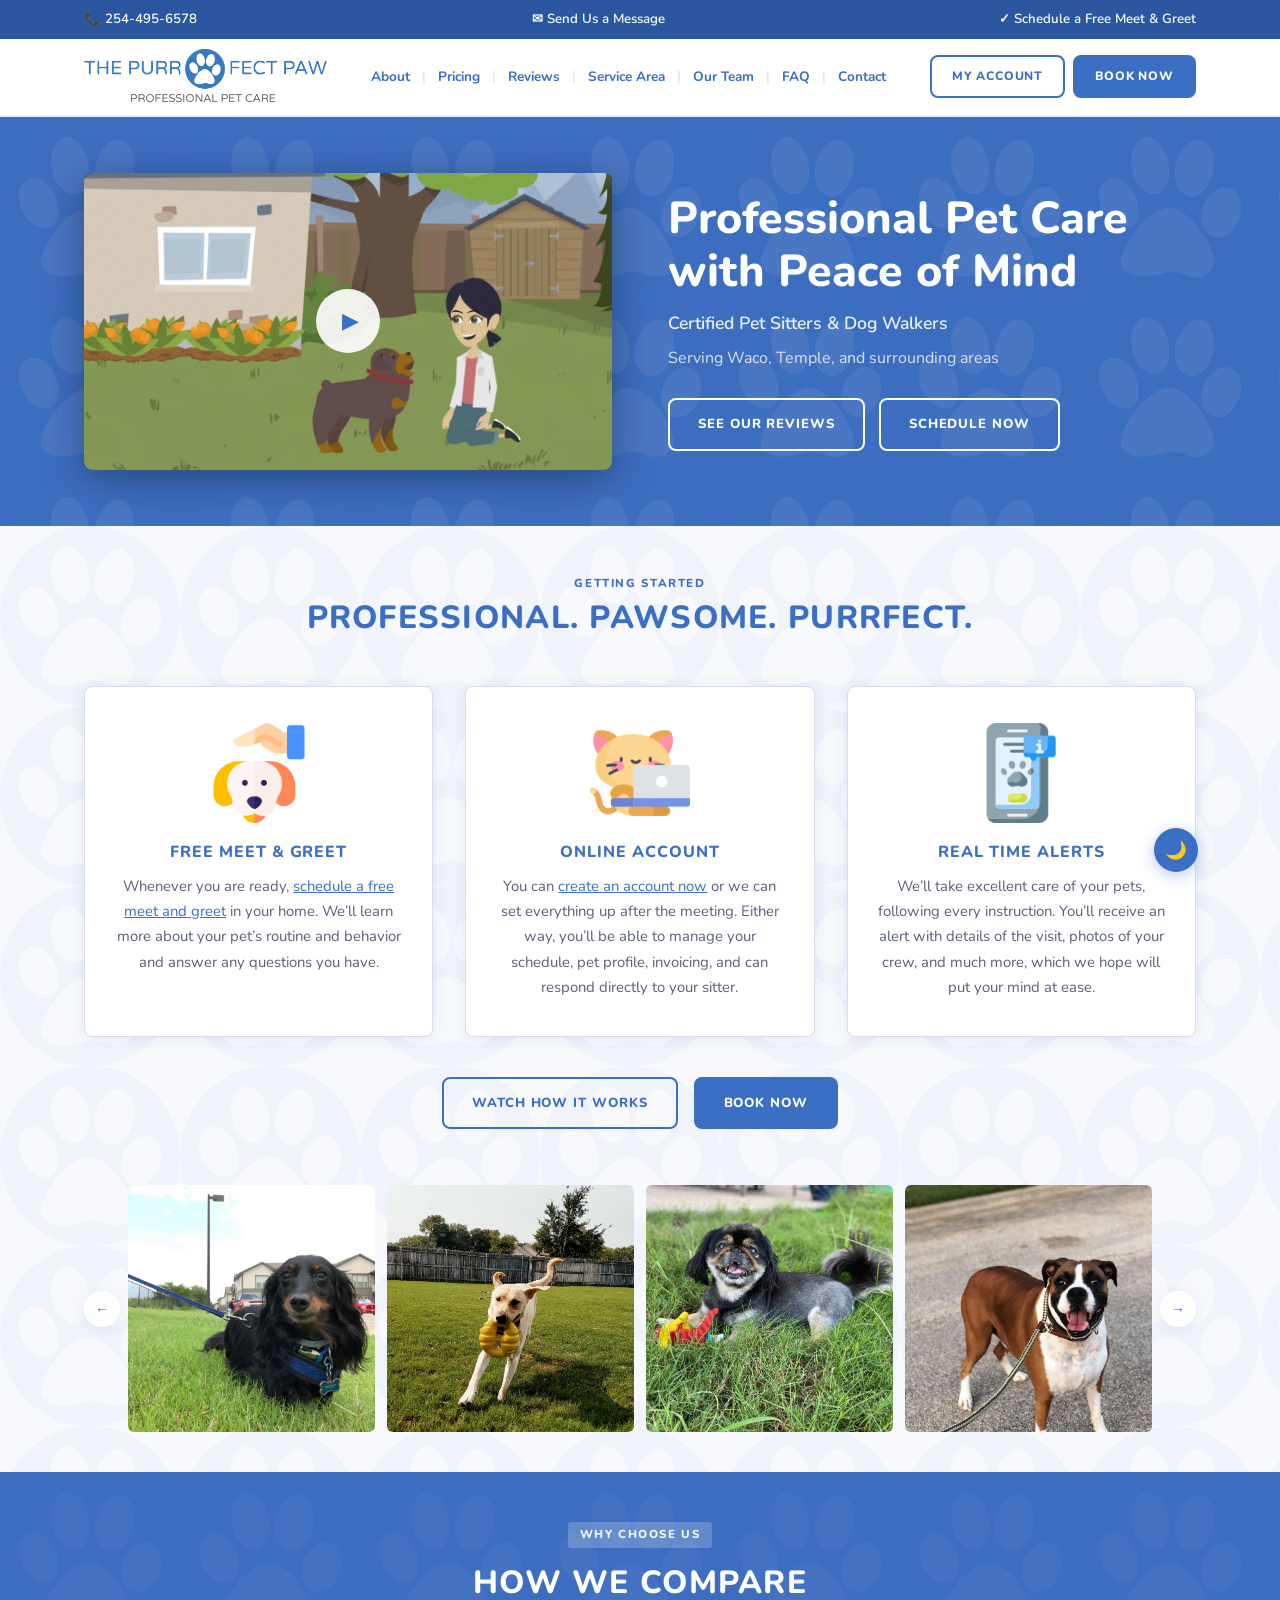
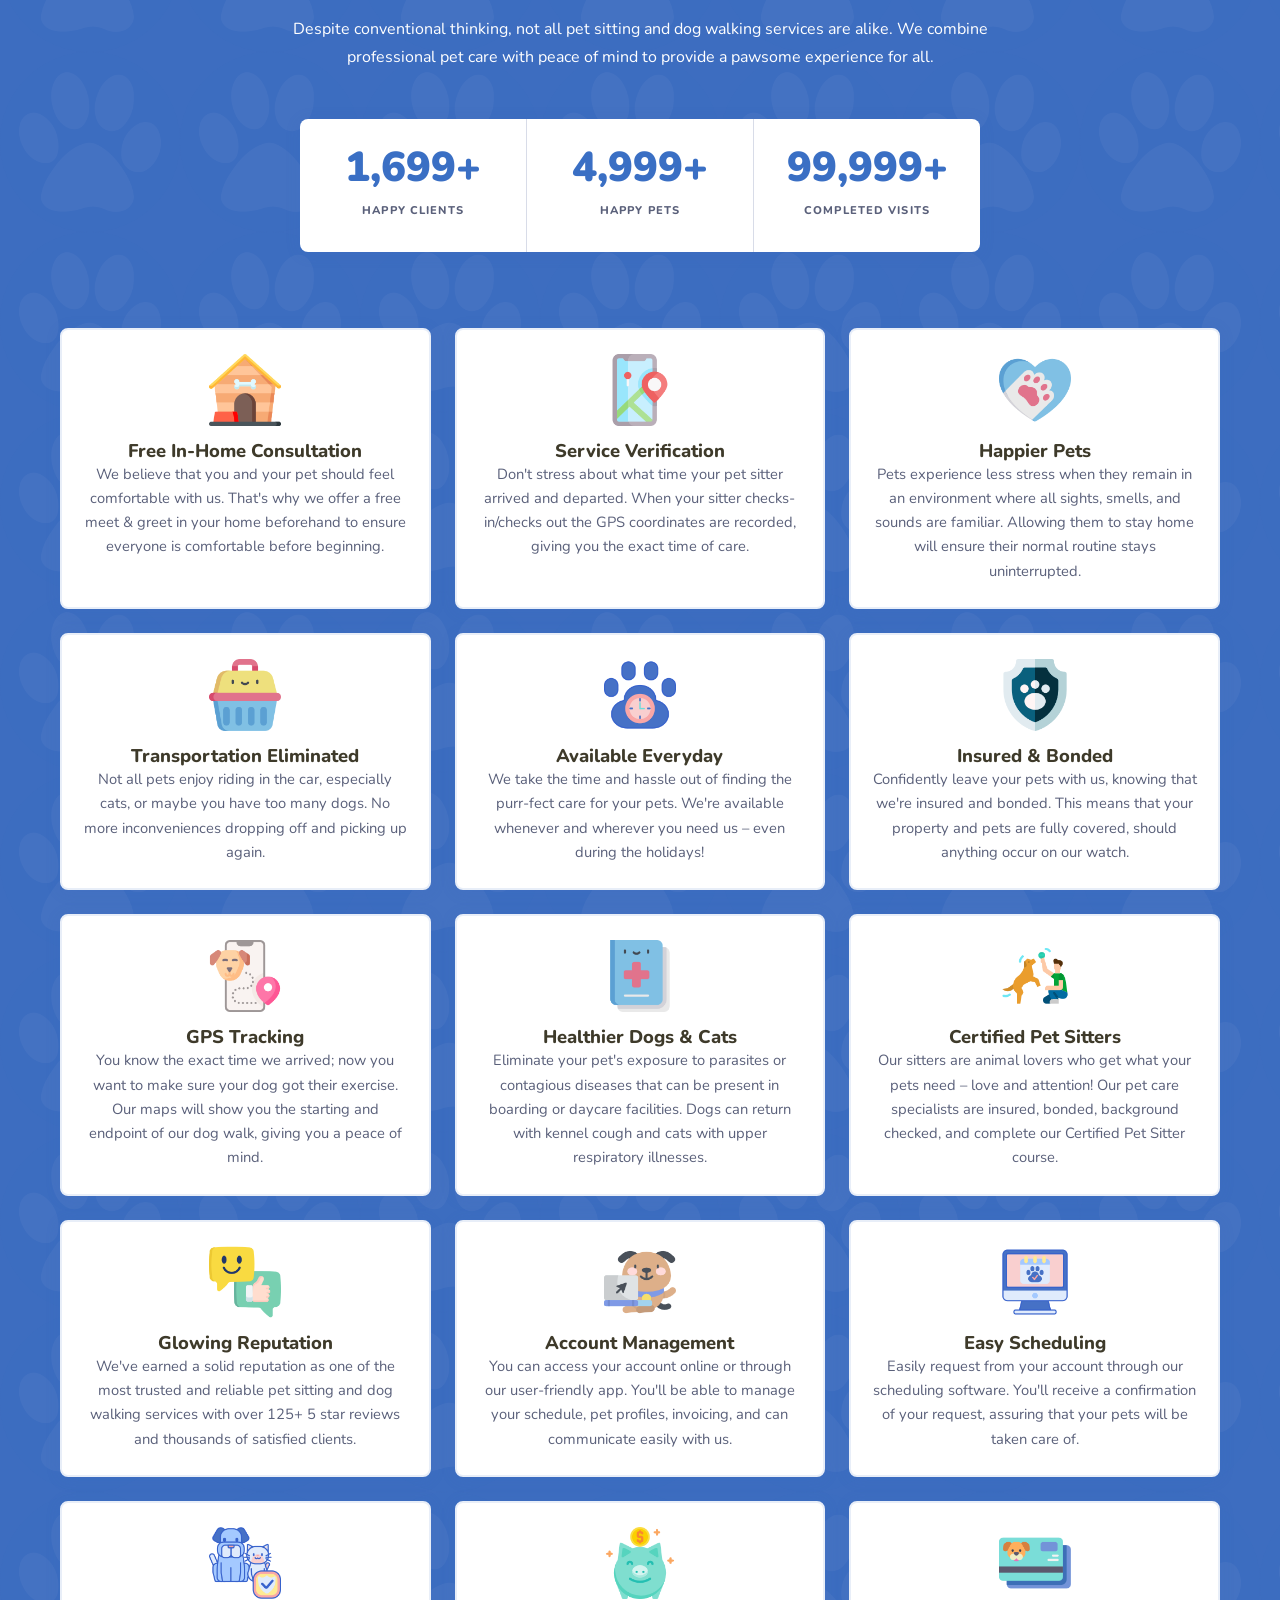
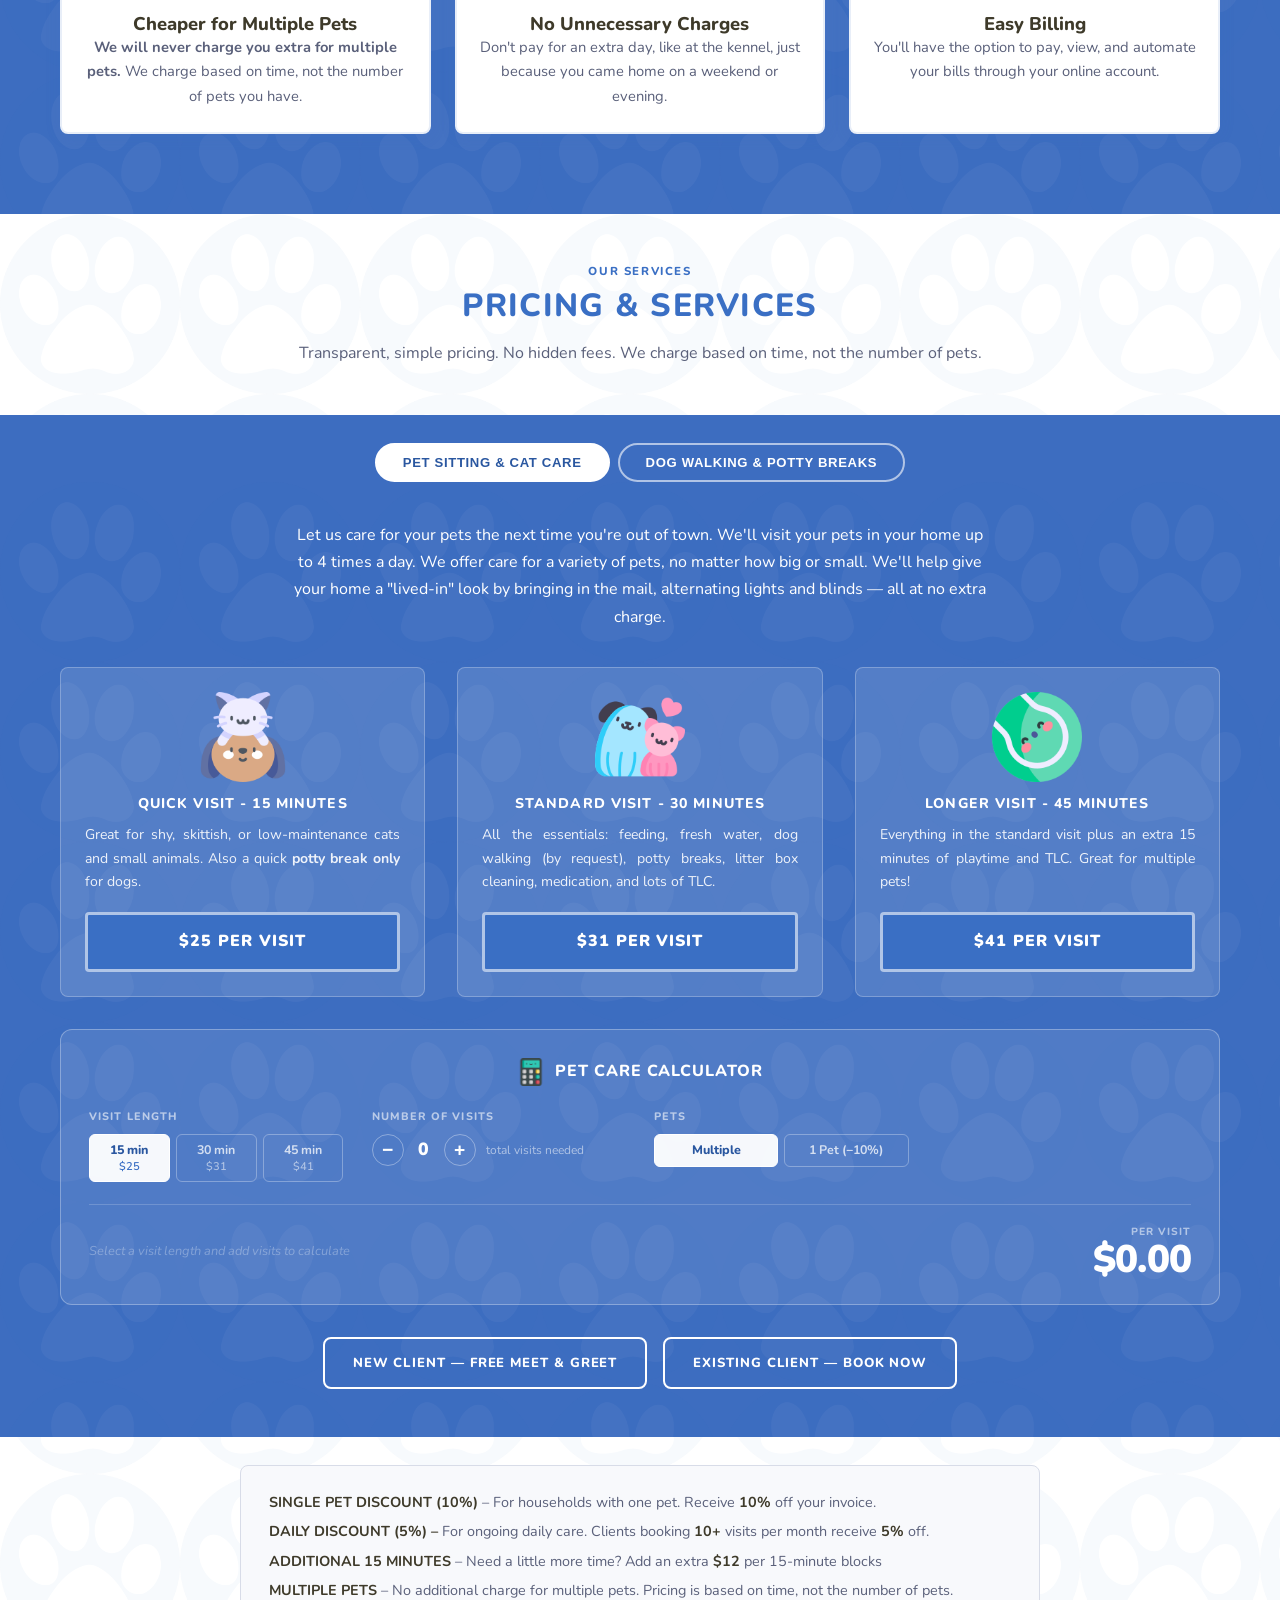
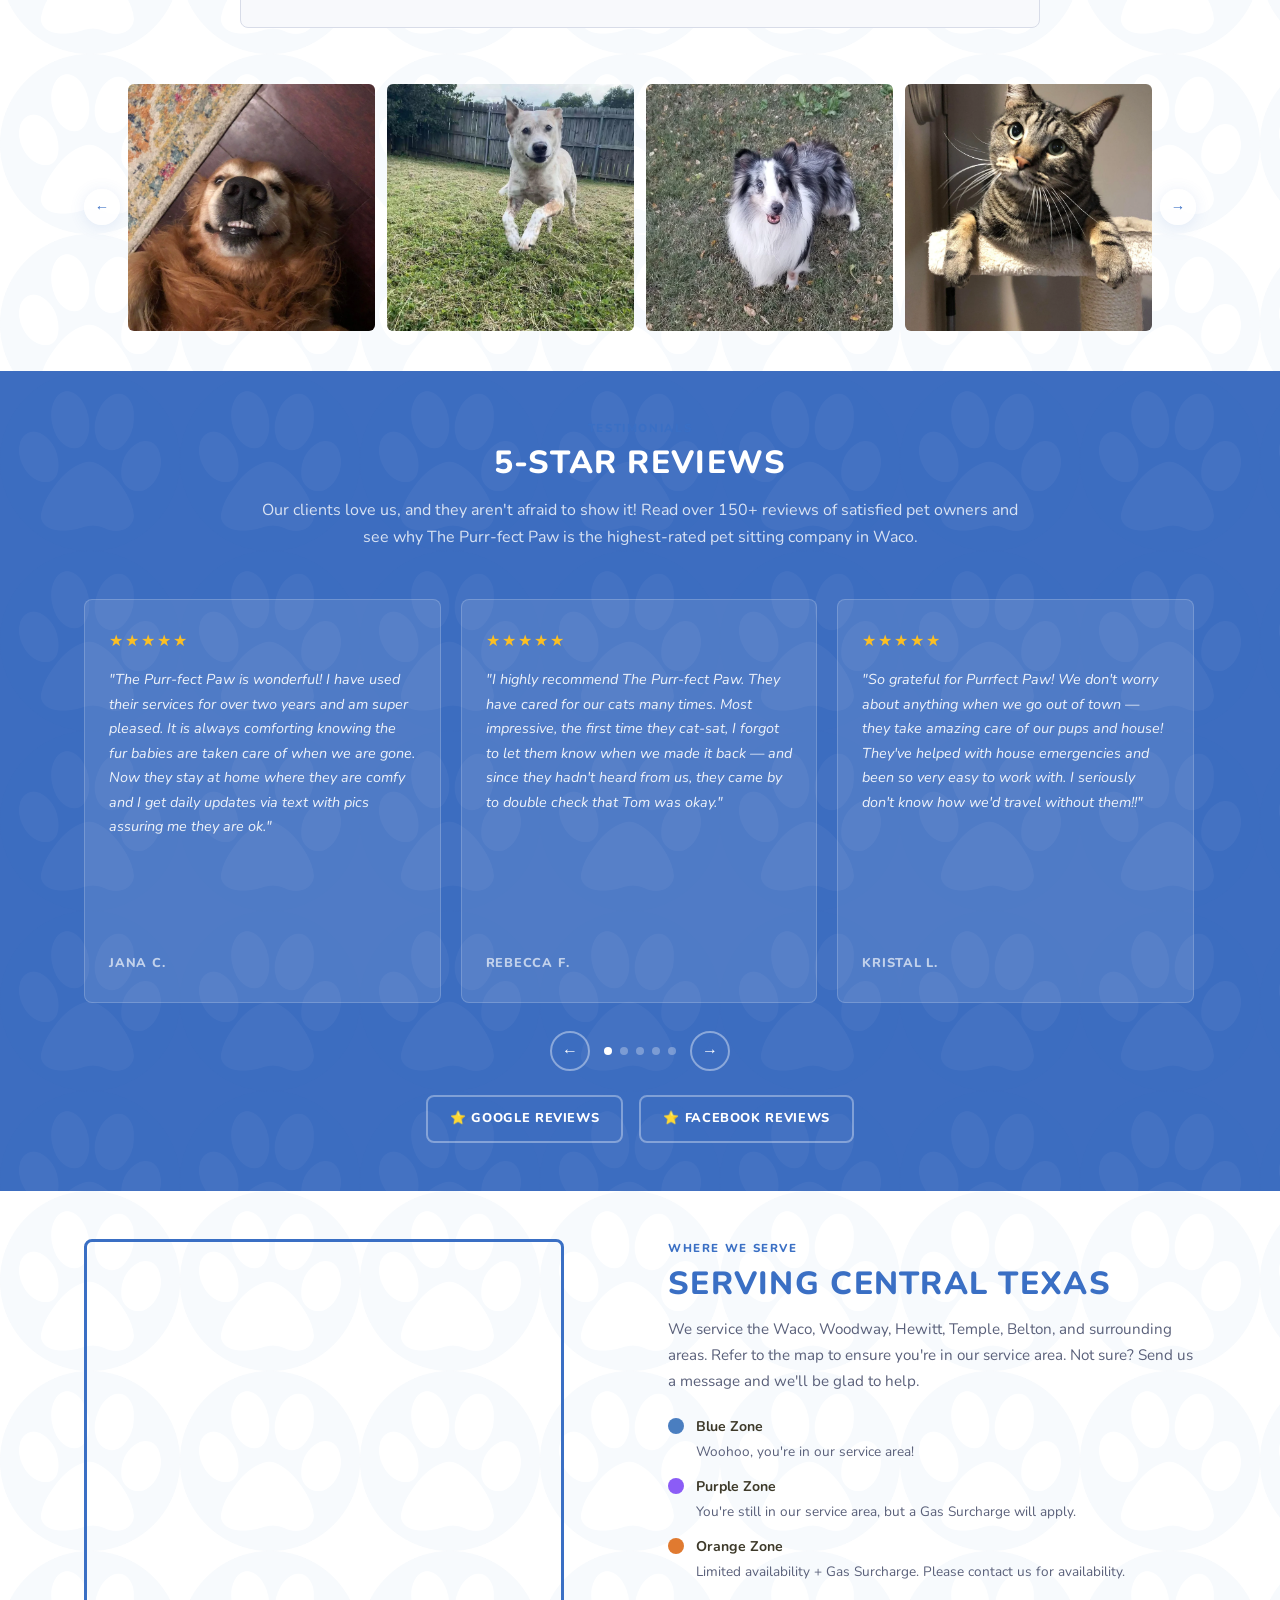
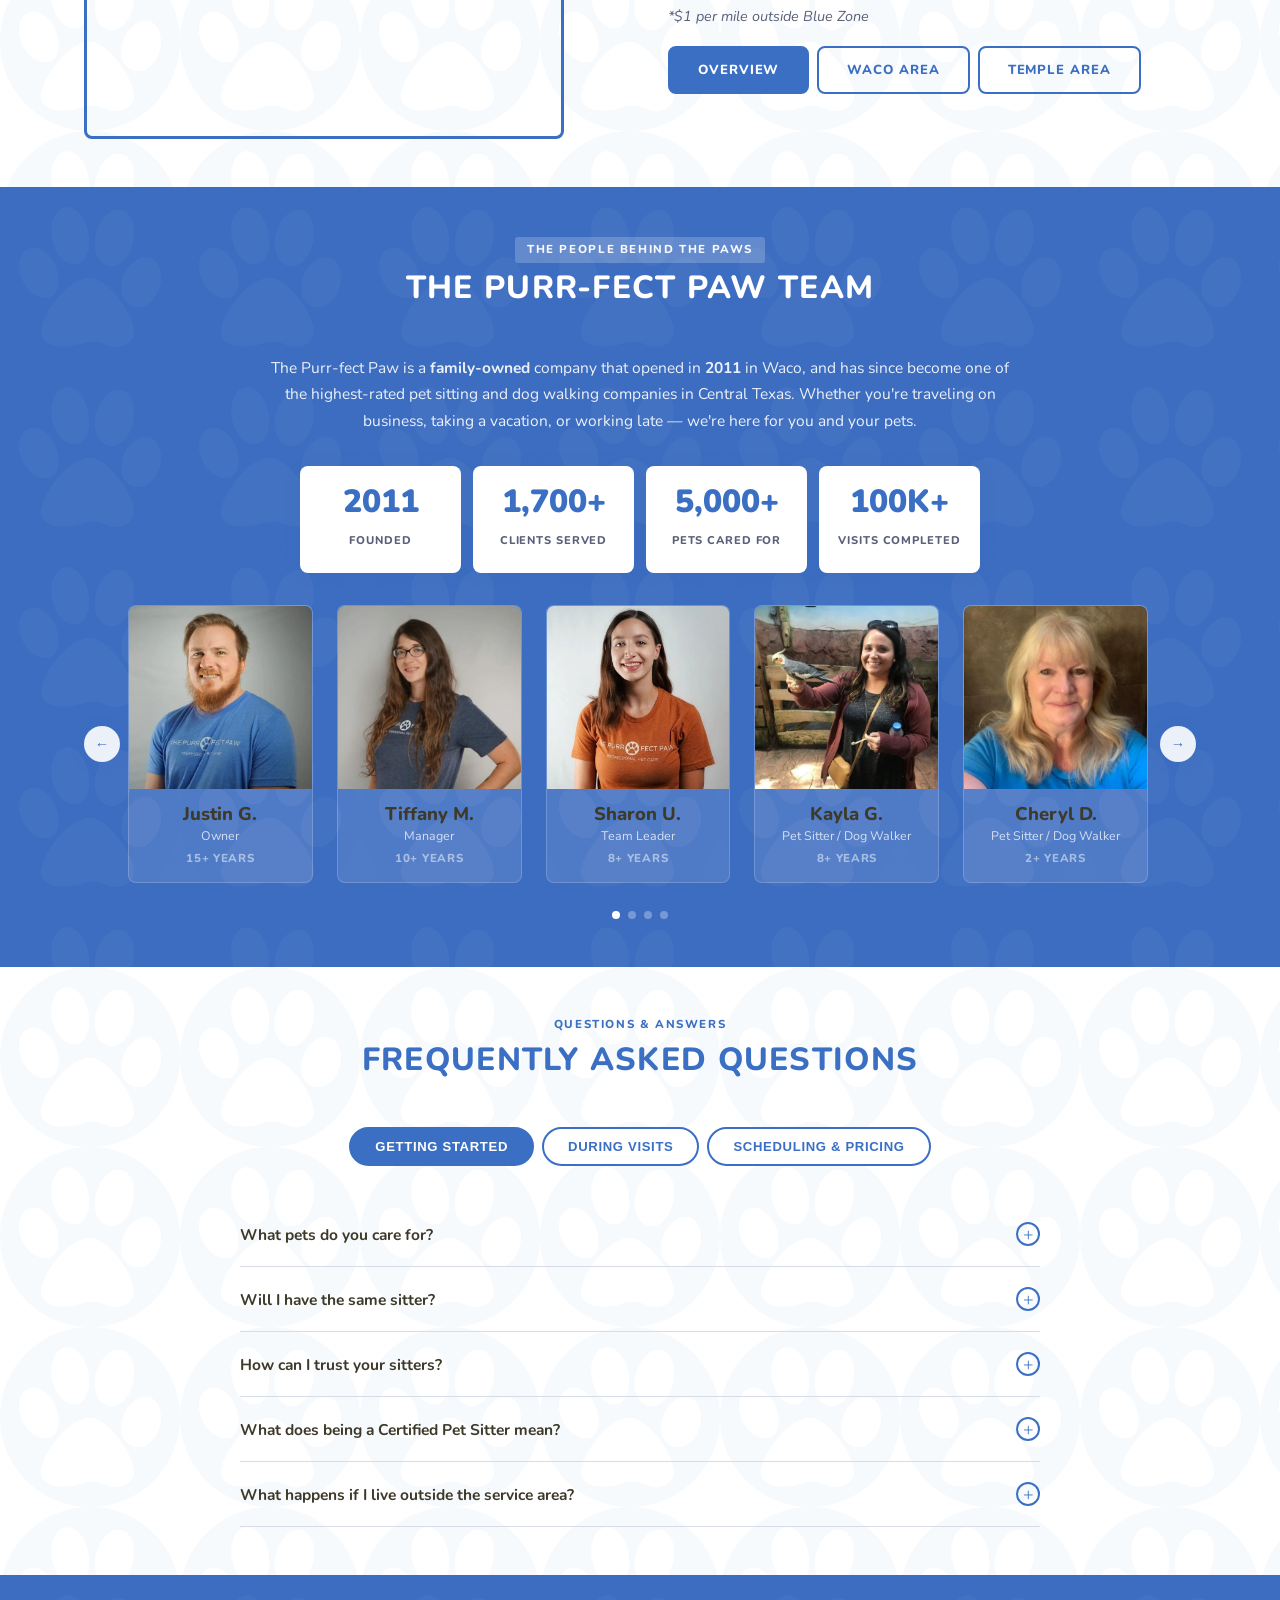
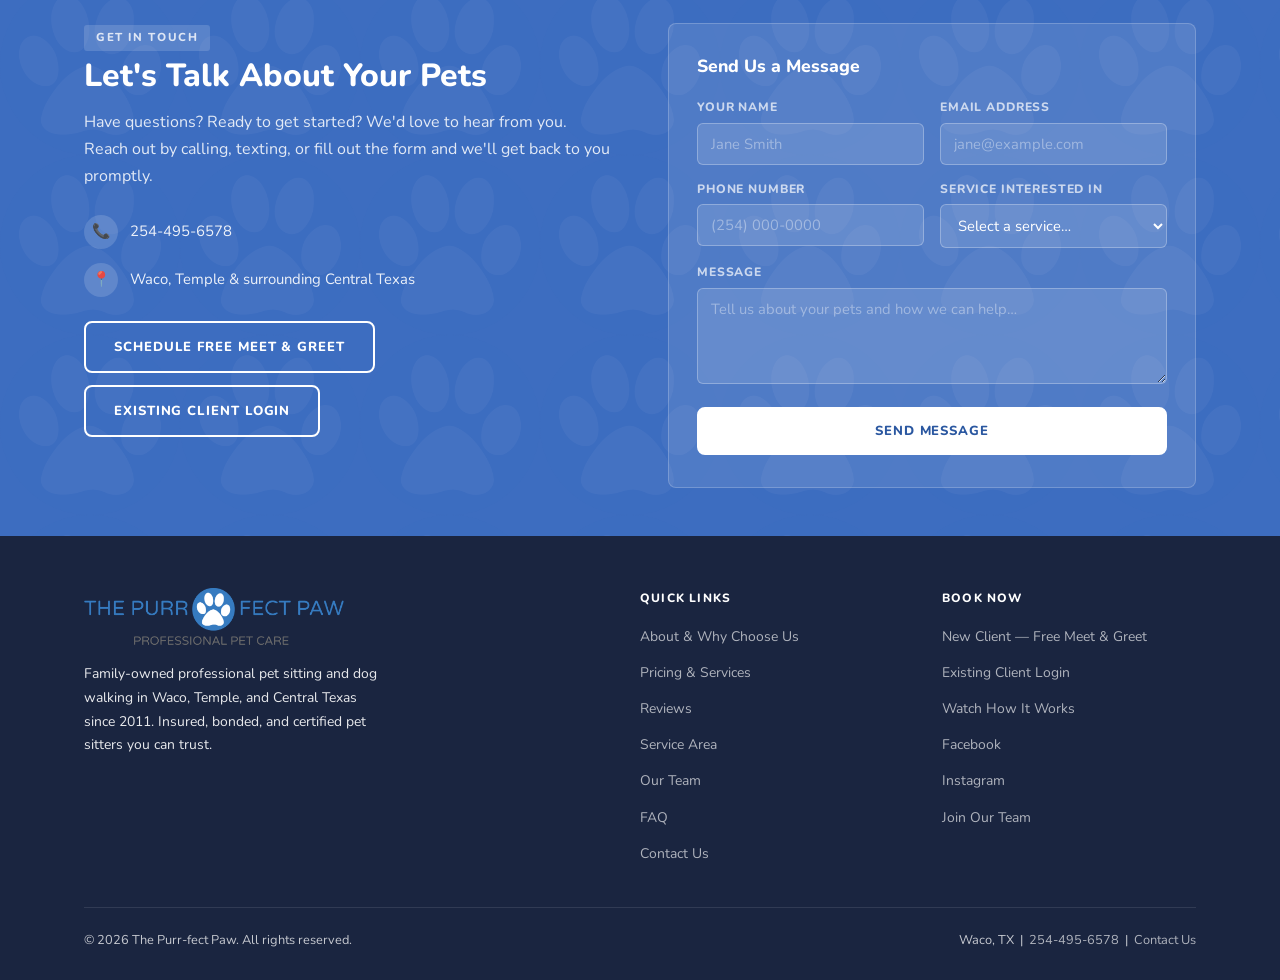
==== index.html @ 0609cfab "Add files via upload" ====
<!DOCTYPE html>
<html lang="en">
<head>
  <meta charset="UTF-8">
  <meta name="viewport" content="width=device-width, initial-scale=1.0">

  <!-- =====================================================
       SEO — Primary Meta Tags
       ===================================================== -->
  <title>Pet Sitting &amp; Dog Walking | Family-Owned | The Purr-fect Paw | Waco, TX</title>
  <meta name="description" content="Professional pet sitting and dog walking in Waco, Temple, Woodway, Hewitt, Belton and surrounding Central Texas areas. Insured, bonded, certified pet sitters. Free meet &amp; greet. Book online 24/7.">
  <meta name="keywords" content="pet sitting Waco TX, dog walking Waco, cat sitting Waco, pet sitter Central Texas, in-home pet care Waco, dog walker Waco Texas, pet sitting Temple TX, pet care Woodway TX">
  <meta name="author" content="The Purr-fect Paw">
  <link rel="canonical" href="https://thepurrfectpaw.com/">

  <!-- =====================================================
       SEO — Open Graph (Facebook / Social)
       ===================================================== -->
  <meta property="og:type" content="website">
  <meta property="og:url" content="https://thepurrfectpaw.com/">
  <meta property="og:title" content="Pet Sitting &amp; Dog Walking | The Purr-fect Paw | Waco, TX">
  <meta property="og:description" content="Professional pet sitting and dog walking in Waco, Temple, and surrounding Central Texas areas. Insured, bonded, certified. Free meet &amp; greet.">
  <meta property="og:image" content="https://thepurrfectpaw.com/assets/images/gallery-1.webp">
  <meta property="og:image:width" content="1200">
  <meta property="og:image:height" content="630">
  <meta property="og:site_name" content="The Purr-fect Paw">

  

  <!-- =====================================================
       SEO — Local Business Structured Data (JSON-LD)
       ===================================================== -->
  <script type="application/ld+json">
  {
    "@context": "https://schema.org",
    "@type": "LocalBusiness",
    "name": "The Purr-fect Paw",
    "description": "Professional pet sitting and dog walking services in Waco, Temple, and surrounding Central Texas areas.",
    "url": "https://thepurrfectpaw.com",
    "telephone": "+12544956578",
    "email": "Info@thepurrfectpaw.com",
    "foundingDate": "2011",
    "areaServed": ["Waco", "Woodway", "Hewitt", "Temple", "Belton", "Central Texas"],
    "serviceType": ["Pet Sitting", "Dog Walking", "Cat Sitting", "In-Home Pet Care"],
    "priceRange": "$$",
    "aggregateRating": {
      "@type": "AggregateRating",
      "ratingValue": "5",
      "reviewCount": "150"
    },
    "address": {
      "@type": "PostalAddress",
      "addressLocality": "Waco",
      "addressRegion": "TX",
      "addressCountry": "US"
    },
    "sameAs": [
      "https://www.facebook.com/thepurrfectpaw",
      "https://www.google.com/maps/place/The+Purr-fect+Paw/@31.38561,-97.3012985,10z/data=!3m1!4b1!4m6!3m5!1s0x864f86fe7b1323af:0xb6be0a8ed139bb00!8m2!3d31.38561!4d-97.3012984!16s%2Fg%2F1hm4p8pp5"
    ],
    "openingHoursSpecification": [
      {
        "@type": "OpeningHoursSpecification",
        "dayOfWeek": ["Monday","Tuesday","Wednesday","Thursday","Friday","Saturday","Sunday"],
        "opens": "07:00",
        "closes": "22:00"
      }
    ],
    "hasOfferCatalog": {
      "@type": "OfferCatalog",
      "name": "Pet Care Services",
      "itemListElement": [
        {
          "@type": "Offer",
          "itemOffered": { "@type": "Service", "name": "Pet Sitting", "description": "In-home pet sitting visits in Waco and surrounding Central Texas areas." }
        },
        {
          "@type": "Offer",
          "itemOffered": { "@type": "Service", "name": "Dog Walking", "description": "Professional dog walking services in Waco, Woodway, Hewitt, Temple, and Belton TX." }
        }
      ]
    },
    "geo": {
      "@type": "GeoCoordinates",
      "latitude": 31.5493,
      "longitude": -97.1467
    },
    "review": [
      {
        "@type": "Review",
        "author": { "@type": "Person", "name": "Tanner O." },
        "reviewRating": { "@type": "Rating", "ratingValue": "5", "bestRating": "5" },
        "reviewBody": "Everyone we've worked with has been kind, knowledgeable, and dependable. We love that our dogs get to sleep in their own beds and play in their own yard while we are away."
      },
      {
        "@type": "Review",
        "author": { "@type": "Person", "name": "Jana C." },
        "reviewRating": { "@type": "Rating", "ratingValue": "5", "bestRating": "5" },
        "reviewBody": "The Purr-fect Paw is wonderful! I have used their services for over two years and am super pleased. It is always comforting knowing the fur babies are taken care of when we are gone."
      },
      {
        "@type": "Review",
        "author": { "@type": "Person", "name": "Samantha S." },
        "reviewRating": { "@type": "Rating", "ratingValue": "5", "bestRating": "5" },
        "reviewBody": "The Purr-fect Paw is such a wonderful and professional company for my animals! They give me such peace of mind and are extremely reliable."
      },
      {
        "@type": "Review",
        "author": { "@type": "Person", "name": "Kristal L." },
        "reviewRating": { "@type": "Rating", "ratingValue": "5", "bestRating": "5" },
        "reviewBody": "So grateful for Purrfect Paw! We don't worry about anything when we go out of town — they take amazing care of our pups and house!"
      }
    ]
  }
  </script>

  <!-- =====================================================
       Security Headers (via meta — full headers set by GitHub Pages _headers file)
       ===================================================== -->

  <!-- =====================================================
       Favicon (replace with actual favicon files)
       ===================================================== -->
  <link rel="icon" type="image/png" href="assets/images/logo.png">

  <!-- =====================================================
       Fonts & Styles
       ===================================================== -->
  <link rel="preload" as="image" href="assets/images/gallery-1.webp" fetchpriority="high">
  <link rel="preload" as="fetch" href="assets/videos/commercial.mp4" crossorigin>
  <link rel="preconnect" href="https://fonts.googleapis.com">
  <link rel="preconnect" href="https://fonts.gstatic.com" crossorigin>
  <link rel="preload" href="https://fonts.googleapis.com/css2?family=Nunito:wght@400;600;700;800;900&display=swap" as="style" onload="this.onload=null;this.rel='stylesheet'">
  <noscript><link rel="stylesheet" href="https://fonts.googleapis.com/css2?family=Nunito:wght@400;600;700;800;900&display=swap"></noscript>
  <link rel="dns-prefetch" href="https://cdn.jsdelivr.net">
  <link rel="stylesheet" href="css/styles.css">

  <!-- =====================================================
       Facebook Pixel (preserved from original site)
       ===================================================== -->
  <script>
    window.addEventListener('load', function() {
      setTimeout(function() {
        !function(f,b,e,v,n,t,s){if(f.fbq)return;n=f.fbq=function(){n.callMethod?
        n.callMethod.apply(n,arguments):n.queue.push(arguments)};if(!f._fbq)f._fbq=n;
        n.push=n;n.loaded=!0;n.version='2.0';n.queue=[];t=b.createElement(e);t.async=!0;
        t.src=v;s=b.getElementsByTagName(e)[0];s.parentNode.insertBefore(t,s)}(window,
        document,'script','https://connect.facebook.net/en_US/fbevents.js');
        fbq('init', '871531419647687');
        fbq('track', 'PageView');
      }, 2000);
    });
  </script>
  <noscript>
    <img height="1" width="1" style="display:none" alt=""
      src="https://www.facebook.com/tr?id=871531419647687&ev=PageView&noscript=1">
  </noscript>

<!-- Google Ads Tag -->
  <script async src="https://www.googletagmanager.com/gtag/js?id=AW-1013874033"></script>
  <script>
    window.dataLayer = window.dataLayer || [];
    function gtag(){dataLayer.push(arguments);}
    gtag('js', new Date());
    gtag('config', 'AW-1013874033');
  </script>

</head>
<body>

  <!-- =====================================================
       TOPBAR
       ===================================================== -->
  <div id="topbar">
    <div class="container">
      <div class="topbar-inner">
        <span>&#128222; <a href="tel:+12544956578">254-495-6578</a></span>
        <span>&#9993; <a href="#contact">Send Us a Message</a></span>
        <span><a href="https://www.timetopet.com/portal/thepurrfectpaw/create-account" rel="noopener noreferrer" target="_blank">&#10003; Schedule a Free Meet &amp; Greet</a></span>
      </div>
    </div>
  </div>

  <!-- =====================================================
       NAVIGATION
       ===================================================== -->
  <nav id="navbar" role="navigation" aria-label="Main navigation">
    <div class="container">
      <div class="nav-inner">
        <a href="#" class="nav-logo" aria-label="The Purr-fect Paw — Home">
          <img src="assets/images/logo1.png" alt="The Purr-fect Paw Logo" width="160" height="54">
        </a>

        <ul class="nav-links" role="list">
          <li><a href="#about">About</a></li>
          <li><a href="#services">Pricing</a></li>
          <li><a href="#reviews">Reviews</a></li>
          <li><a href="#area">Service Area</a></li>
          <li><a href="#team">Our Team</a></li>
          <li><a href="#FAQ">FAQ</a></li>
          <li><a href="#contact">Contact</a></li>
        </ul>

        <div class="nav-cta">
          <a href="https://www.timetopet.com/portal/thepurrfectpaw" class="btn btn-outline btn-sm" rel="noopener noreferrer" target="_blank">My Account</a>
          <a href="https://www.timetopet.com/portal/thepurrfectpaw/create-account" class="btn btn-primary btn-sm" rel="noopener noreferrer" target="_blank">Book Now</a>
        </div>

        <button class="nav-toggle" aria-label="Toggle navigation menu" aria-expanded="false">
          <span></span>
          <span></span>
          <span></span>
        </button>
      </div>
    </div>

    <!-- Mobile Nav -->
    <div id="mobile-nav" role="menu">
      <a href="#about" role="menuitem">About</a>
      <a href="#services" role="menuitem">Pricing</a>
      <a href="#reviews" role="menuitem">Reviews</a>
      <a href="#area" role="menuitem">Service Area</a>
      <a href="#team" role="menuitem">Our Team</a>
      <a href="#FAQ" role="menuitem">FAQ</a>
      <a href="#contact" role="menuitem">Contact</a>
      <div class="mobile-cta">
        <a href="https://www.timetopet.com/portal/thepurrfectpaw" class="btn btn-outline" rel="noopener noreferrer" target="_blank">My Account</a>
        <a href="https://www.timetopet.com/portal/thepurrfectpaw/create-account" class="btn btn-primary" rel="noopener noreferrer" target="_blank">Book Now — Free Meet &amp; Greet</a>
      </div>
    </div>
  </nav>

  <!-- =====================================================
       HERO
       ===================================================== -->
  <section id="hero" aria-label="Hero banner">
    <div class="container">
      <div class="hero-inner">
        <!-- Video LEFT -->
        <div class="hero-video-wrap" id="hero-video-thumb" title="Click to watch full screen">
          <video autoplay muted loop playsinline preload="auto"
            aria-hidden="true" tabindex="-1"
            x-webkit-airplay="deny"
            poster="assets/images/video-static.webp">
            <source src="assets/videos/commercial.mp4" type="video/mp4">
          </video>
          <div class="video-play-btn" aria-label="Play video">&#9654;</div>
        </div>

        <!-- Text RIGHT -->
        <div class="hero-content">
          <h1>Professional Pet Care with Peace of Mind</h1>
          <p class="hero-sub">Certified Pet Sitters &amp; Dog Walkers</p>
          <p class="hero-area">Serving Waco, Temple, and surrounding areas</p>
          <div class="hero-buttons">
            <a href="#reviews" class="btn btn-outline-white">See Our Reviews</a>
            <a href="https://www.timetopet.com/portal/thepurrfectpaw/create-account" class="btn btn-outline-white" rel="noopener noreferrer" target="_blank">Schedule Now</a>
          </div>
        </div>
      </div>
    </div>
  </section>

  <main id="main-content">
  <!-- =====================================================
       HOW IT WORKS
       ===================================================== -->
  <section id="how-it-works" aria-labelledby="hiw-heading">
    <div class="container">
      <div class="section-header">
        <span class="section-label">Getting Started</span>
        <h2 id="hiw-heading">Professional. Pawsome. Purrfect.</h2>
      </div>

      <div class="hiw-grid">
        <div class="hiw-card">
          <img src="assets/images/icon-meet-greet.png" alt="Free Meet and Greet icon" loading="lazy">
          <h3>Free Meet &amp; Greet</h3>
          <p>Whenever you are ready, <a href="https://www.timetopet.com/portal/thepurrfectpaw/create-account" rel="noopener noreferrer" target="_blank">schedule a free meet and greet</a> in your home. We’ll learn more about your pet’s routine and behavior and answer any questions you have.</p>
        </div>
        <div class="hiw-card">
          <img src="assets/images/icon-online-account.png" alt="Online account icon" loading="lazy">
          <h3>Online Account</h3>
          <p>You can <a href="https://www.timetopet.com/portal/thepurrfectpaw/create-account" rel="noopener noreferrer" target="_blank">create an account now</a> or we can set everything up after the meeting. Either way, you’ll be able to manage your schedule, pet profile, invoicing, and can respond directly to your sitter.</p>
        </div>
        <div class="hiw-card">
          <img src="assets/images/icon-alerts.png" alt="Real time alerts icon" loading="lazy">
          <h3>Real Time Alerts</h3>
          <p>We’ll take excellent care of your pets, following every instruction. You’ll receive an alert with details of the visit, photos of your crew, and much more, which we hope will put your mind at ease.</p>
        </div>
      </div>

      <div class="hiw-buttons">
        <a href="https://youtu.be/-UcRqKIkTFg" class="btn btn-outline" rel="noopener noreferrer" target="_blank">Watch How It Works</a>
        
        <a href="https://www.timetopet.com/portal/thepurrfectpaw/create-account" class="btn btn-primary" rel="noopener noreferrer" target="_blank">Book Now</a>
      </div>
            <!-- Gallery Strip 1 -->
      <div class="gallery-strip" role="region" aria-label="Pet care photo gallery">
        <button class="gallery-arrow prev" id="gallery1-prev" aria-label="Previous photos">&#8592;</button>
        <div class="gallery-strip-overflow">
        <div class="gallery-strip-track" id="gallery1-track">
          <img src="assets/images/gallery-1.webp" alt="Dog walking service in Waco TX" loading="lazy">
          <img src="assets/images/gallery-2.webp" alt="Pet sitting service in Waco TX" loading="lazy">
          <img src="assets/images/gallery-3.webp" alt="Happy pets with The Purr-fect Paw" loading="lazy">
          <img src="assets/images/gallery-4.webp" alt="Dog walking in Central Texas" loading="lazy">
          <img src="assets/images/gallery-5.webp" alt="In-home pet sitting Waco" loading="lazy">
          <img src="assets/images/gallery-6.webp" alt="Professional dog care Waco TX" loading="lazy">
          <img src="assets/images/gallery-7.webp" alt="Puppy care and sitting Waco" loading="lazy">
          <img src="assets/images/gallery-8.webp" alt="Cat sitting service Waco TX" loading="lazy">
        </div>
        </div>
        <button class="gallery-arrow next" id="gallery1-next" aria-label="Next photos">&#8594;</button>
      </div>
    </div>
  </section>

  <!-- =====================================================
       ABOUT / WHY CHOOSE US
       ===================================================== -->
  <section id="about" class="section" aria-labelledby="about-heading">
    <div class="container">
      <div class="section-header">
        <span class="section-label">Why Choose Us</span>
        <h2 id="about-heading">How We Compare</h2>
        <p>Despite conventional thinking, not all pet sitting and dog walking services are alike. We combine professional pet care with peace of mind to provide a pawsome experience for all.</p>
      </div>

      <!-- Animated Stats -->
      <div class="stats-row" role="region" aria-label="Company statistics">
        <div class="stat-item">
          <span class="stat-number" data-target="1700" data-suffix="+">0+</span>
          <span class="stat-label">Happy Clients</span>
        </div>
        <div class="stat-item">
          <span class="stat-number" data-target="5000" data-suffix="+">0+</span>
          <span class="stat-label">Happy Pets</span>
        </div>
        <div class="stat-item">
          <span class="stat-number" data-target="100000" data-suffix="+">0+</span>
          <span class="stat-label">Completed Visits</span>
        </div>
      </div>

      <!-- Benefits Grid -->
      <div class="benefits-grid">
        <div class="benefit-card">
          <img src="assets/images/icon-consultation.png" alt="" aria-hidden="true" loading="lazy">
          <h3>Free In-Home Consultation</h3>
          <p>We believe that you and your pet should feel comfortable with us. That's why we offer a free meet &amp; greet in your home beforehand to ensure everyone is comfortable before beginning.</p>
        </div>
        <div class="benefit-card">
          <img src="assets/images/icon-verify.png" alt="" aria-hidden="true" loading="lazy">
          <h3>Service Verification</h3>
          <p>Don't stress about what time your pet sitter arrived and departed. When your sitter checks-in/checks out the GPS coordinates are recorded, giving you the exact time of care.</p>
        </div>
        <div class="benefit-card">
          <img src="assets/images/icon-happier-pets.png" alt="" aria-hidden="true" loading="lazy">
          <h3>Happier Pets</h3>
          <p>Pets experience less stress when they remain in an environment where all sights, smells, and sounds are familiar. Allowing them to stay home will ensure their normal routine stays uninterrupted.</p>
        </div>
        <div class="benefit-card">
          <img src="assets/images/icon-transport.png" alt="" aria-hidden="true" loading="lazy">
          <h3>Transportation Eliminated</h3>
          <p>Not all pets enjoy riding in the car, especially cats, or maybe you have too many dogs. No more inconveniences dropping off and picking up again.</p>
        </div>
        <div class="benefit-card">
          <img src="assets/images/icon-available.png" alt="" aria-hidden="true" loading="lazy">
          <h3>Available Everyday</h3>
          <p>We take the time and hassle out of finding the purr-fect care for your pets. We're available whenever and wherever you need us – even during the holidays!</p>
        </div>
        <div class="benefit-card">
          <img src="assets/images/icon-insured.png" alt="" aria-hidden="true" loading="lazy">
          <h3>Insured &amp; Bonded</h3>
          <p>Confidently leave your pets with us, knowing that we're insured and bonded. This means that your property and pets are fully covered, should anything occur on our watch.</p>
        </div>
        <div class="benefit-card">
          <img src="assets/images/icon-gps.png" alt="" aria-hidden="true" loading="lazy">
          <h3>GPS Tracking</h3>
          <p>You know the exact time we arrived; now you want to make sure your dog got their exercise. Our maps will show you the starting and endpoint of our dog walk, giving you a peace of mind.</p>
        </div>
        <div class="benefit-card">
          <img src="assets/images/icon-healthier.png" alt="" aria-hidden="true" loading="lazy">
          <h3>Healthier Dogs &amp; Cats</h3>
          <p>Eliminate your pet's exposure to parasites or contagious diseases that can be present in boarding or daycare facilities. Dogs can return with kennel cough and cats with upper respiratory illnesses.</p>
        </div>
        <div class="benefit-card">
          <img src="assets/images/icon-certified.png" alt="" aria-hidden="true" loading="lazy">
          <h3>Certified Pet Sitters</h3>
          <p>Our sitters are animal lovers who get what your pets need – love and attention! Our pet care specialists are insured, bonded, background checked, and complete our Certified Pet Sitter course.</p>
        </div>
        <div class="benefit-card">
          <img src="assets/images/icon-reputation.png" alt="" aria-hidden="true" loading="lazy">
          <h3>Glowing Reputation</h3>
          <p>We've earned a solid reputation as one of the most trusted and reliable pet sitting and dog walking services with over 125+ 5 star reviews and thousands of satisfied clients.</p>
        </div>
        <div class="benefit-card">
          <img src="assets/images/icon-account.png" alt="" aria-hidden="true" loading="lazy">
          <h3>Account Management</h3>
          <p>You can access your account online or through our user-friendly app. You'll be able to manage your schedule, pet profiles, invoicing, and can communicate easily with us.</p>
        </div>
                <div class="benefit-card">
          <img src="assets/images/icon-scheduling.png" alt="" aria-hidden="true" loading="lazy">
          <h3>Easy Scheduling</h3>
          <p>Easily request from your account through our scheduling software. You'll receive a confirmation of your request, assuring that your pets will be taken care of.</p>
        </div>
        <div class="benefit-card">
          <img src="assets/images/icon-multipet.png" alt="" aria-hidden="true" loading="lazy">
          <h3>Cheaper for Multiple Pets</h3>
          <p><strong>We will never charge you extra for multiple pets.</strong> We charge based on time, not the number of pets you have.</p>
        </div>
        <div class="benefit-card">
          <img src="assets/images/icon-no-charges.png" alt="" aria-hidden="true" loading="lazy">
          <h3>No Unnecessary Charges</h3>
          <p>Don't pay for an extra day, like at the kennel, just because you came home on a weekend or evening.</p>
        </div>
        <div class="benefit-card">
          <img src="assets/images/icon-billing.png" alt="" aria-hidden="true" loading="lazy">
          <h3>Easy Billing</h3>
          <p>You'll have the option to pay, view, and automate your bills through your online account.</p>
        </div>
      </div>

      <div class="benefits-slider-controls">
        <button class="benefits-arrow" id="benefits-prev" aria-label="Previous benefit">&#8592;</button>
        <div class="benefits-dots" id="benefits-dots" aria-hidden="true"></div>
        <button class="benefits-arrow" id="benefits-next" aria-label="Next benefit">&#8594;</button>
      </div>

    </div>
  </section>

  <!-- =====================================================
       SERVICES / PRICING
       ===================================================== -->
  <section id="services" class="section section-alt" aria-labelledby="services-heading">
    <div class="container">
      <div class="section-header">
        <span class="section-label">Our Services</span>
        <h2 id="services-heading">Pricing &amp; Services</h2>
        <p>Transparent, simple pricing. No hidden fees. We charge based on time, not the number of pets.</p>
      </div>

      <!-- Pricing Tab Bar -->
      <div class="pricing-tab-bar">
        <button class="pricing-tab active" role="tab" aria-selected="true" data-tab="petsitting">Pet Sitting &amp; Cat Care</button>
        <button class="pricing-tab" role="tab" aria-selected="false" data-tab="dogwalking">Dog Walking &amp; Potty Breaks</button>
      </div>

      <!-- Pet Sitting Panel -->
      <div class="pricing-panel active" id="tab-petsitting" role="tabpanel">
        <p style="text-align:center; max-width:700px; margin: 0 auto 36px; color: rgba(255,255,255,0.9);">
          Let us care for your pets the next time you're out of town. We'll visit your pets in your home up to 4 times a day. We offer care for a variety of pets, no matter how big or small. We'll help give your home a "lived-in" look by bringing in the mail, alternating lights and blinds — all at no extra charge.
        </p>
        <div class="pricing-grid">
          <div class="pricing-card">
            <img src="assets/images/icon-quick-visit.png" alt="Quick visit icon" loading="lazy">
            <h3>Quick Visit - 15 Minutes</h3>
            <p>Great for shy, skittish, or low-maintenance cats and small animals. Also a quick <strong>potty break only</strong> for dogs.</p>
            <span class="price-bar">$25 Per Visit</span>
          </div>
          <div class="pricing-card">
            <img src="assets/images/icon-catdog.png" alt="Standard visit icon" loading="lazy">
            <h3>Standard Visit - 30 Minutes</h3>
            <p>All the essentials: feeding, fresh water, dog walking (by request), potty breaks, litter box cleaning, medication, and lots of TLC.</p>
            <span class="price-bar">$31 Per Visit</span>
          </div>
          <div class="pricing-card">
            <img src="assets/images/icon-longer-visit.png" alt="Longer visit icon" loading="lazy">
            <h3>Longer Visit - 45 Minutes</h3>
            <p>Everything in the standard visit plus an extra 15 minutes of playtime and TLC. Great for multiple pets!</p>
            <span class="price-bar">$41 Per Visit</span>
          </div>
        </div>
        <!-- PRICING CALCULATOR -->
        <div class="pricing-calc">
          <h3 class="calc-title"><img src="assets/images/calculator.png" alt="" aria-hidden="true"> Pet Care Calculator</h3>
          <div class="calc-grid">
            <div class="calc-group">
              <label class="calc-label">Visit Length</label>
              <div class="calc-toggle-row">
                <button class="calc-toggle active" data-calc="duration" data-value="25">15 min<span>$25</span></button>
                <button class="calc-toggle" data-calc="duration" data-value="31">30 min<span>$31</span></button>
                <button class="calc-toggle" data-calc="duration" data-value="41">45 min<span>$41</span></button>
              </div>
            </div>
            <div class="calc-group">
              <label class="calc-label">Number of Visits</label>
              <div class="calc-stepper">
                <button class="stepper-btn" id="ps-minus">−</button>
                <span id="ps-count">0</span>
                <button class="stepper-btn" id="ps-plus">+</button>
                <span class="stepper-label">total visits needed</span>
              </div>
            </div>
            <div class="calc-group">
              <label class="calc-label">Pets</label>
              <div class="calc-toggle-row">
                <button class="calc-toggle active" data-calc="pets" data-value="multi">Multiple</button>
                <button class="calc-toggle" data-calc="pets" data-value="single">1 Pet (−10%)</button>
              </div>
            </div>
            </div>
          <div class="calc-result">
            <div class="calc-breakdown" id="ps-breakdown"></div>
            <div class="calc-total-wrap">
              <span class="calc-total-label">Per Visit</span>
              <span class="calc-total-price" id="ps-total">$0.00</span>
            </div>
          </div>
        </div>
        <div class="pricing-panel-cta">
          <a href="https://www.timetopet.com/portal/thepurrfectpaw/create-account" class="btn btn-outline-white" rel="noopener noreferrer" target="_blank">New Client — Free Meet &amp; Greet</a>
          <a href="https://www.timetopet.com/portal/thepurrfectpaw" class="btn btn-outline-white" rel="noopener noreferrer" target="_blank">Existing Client — Book Now</a>
        </div>
      </div>

      <!-- Dog Walking Panel -->
      <div class="pricing-panel" id="tab-dogwalking" role="tabpanel">
        <p style="text-align:center; max-width:700px; margin: 0 auto 36px; color: rgba(255,255,255,0.9);">
          Do you work long hours or have a hard time exercising your pup? We'll come to your home, leash up your furry friend, and take them for a walk around the neighborhood — ensuring they get a potty break, exercise, clean water, and a treat (optional).
        </p>
        <div class="pricing-grid">
          <div class="pricing-card">
            <img src="assets/images/icon-potty-break.png" alt="Potty break icon" loading="lazy">
            <h3>Potty Break - 15 Minutes</h3>
            <p>For dogs who don't need too much exercise. No need to rush home on your lunch break — we've got you covered!</p>
            <span class="price-bar">$25 Per Visit</span>
          </div>
          <div class="pricing-card">
            <img src="assets/images/icon-dog-walk.png" alt="30 minute dog walk icon" loading="lazy">
            <h3>Dog Walking - 30 Minutes</h3>
            <p>A great neighborhood walk ensuring your pup gets their exercise, potty break, fresh water, and lots of love.</p>
            <span class="price-bar">$31 Per Walk</span>
          </div>
          <div class="pricing-card">
            <img src="assets/images/icon-dog-walk-45.png" alt="45 minute dog walk icon" loading="lazy">
            <h3>Dog Walking - 45 Minutes</h3>
            <p>More time, more exercise, more fun. Perfect for high-energy dogs who love longer outings.</p>
            <span class="price-bar">$41 Per Walk</span>
          </div>
        </div>
        <!-- PRICING CALCULATOR -->
        <div class="pricing-calc">
          <h3 class="calc-title"><img src="assets/images/calculator.png" alt="" aria-hidden="true"> Potty Break / Dog Walking Calculator</h3>
          <div class="calc-grid">
            <div class="calc-group">
              <label class="calc-label">Walk Length</label>
              <div class="calc-toggle-row">
                <button class="calc-toggle active" data-calc="duration" data-value="25">15 min<span>$25</span></button>
                <button class="calc-toggle" data-calc="duration" data-value="31">30 min<span>$31</span></button>
                <button class="calc-toggle" data-calc="duration" data-value="41">45 min<span>$41</span></button>
              </div>
            </div>
            <div class="calc-group">
              <label class="calc-label">Number of Walks</label>
              <div class="calc-stepper">
                <button class="stepper-btn" id="dw-minus">−</button>
                <span id="dw-count">0</span>
                <button class="stepper-btn" id="dw-plus">+</button>
                <span class="stepper-label">walks this month</span>
              </div>
            </div>
            <div class="calc-group">
              <label class="calc-label">Pets</label>
              <div class="calc-toggle-row">
                <button class="calc-toggle active" data-calc="pets" data-value="multi">Multiple</button>
                <button class="calc-toggle" data-calc="pets" data-value="single">1 Pet (−10%)</button>
              </div>
            </div>
            <div class="calc-group">
              <label class="calc-label">Payment</label>
              <div class="calc-toggle-row">
                <button class="calc-toggle active" data-calc="payment" data-value="card">Card</button>
                <button class="calc-toggle" data-calc="payment" data-value="cash">Cash (−5%)</button>
              </div>
            </div>
          </div>
          <div class="calc-result">
            <div class="calc-breakdown" id="dw-breakdown"></div>
            <div class="calc-total-wrap">
              <span class="calc-total-label">Per Walk</span>
              <span class="calc-total-price" id="dw-total">$0.00</span>
            </div>
          </div>
        </div>
      <div class="pricing-panel-cta">
          <a href="https://www.timetopet.com/portal/thepurrfectpaw/create-account" class="btn btn-outline-white" rel="noopener noreferrer" target="_blank">New Client — Free Meet &amp; Greet</a>
          <a href="https://www.timetopet.com/portal/thepurrfectpaw" class="btn btn-outline-white" rel="noopener noreferrer" target="_blank">Existing Client — Book Now</a>
        </div>
        
      </div>
      

      <!-- Discounts -->
      <div class="discounts-block">
        <p><strong>SINGLE PET DISCOUNT (10%)</strong> – For households with one pet. Receive <strong>10%</strong> off your invoice.</p>
        <p><strong>DAILY DISCOUNT (5%) –</strong> For ongoing daily care. Clients booking <strong>10+</strong> visits per month receive <strong>5%</strong> off.</p>
        <p><strong>ADDITIONAL 15 MINUTES</strong> – Need a little more time? Add an extra <strong>$12</strong> per 15-minute blocks</p>
        <p><strong>MULTIPLE PETS</strong> – No additional charge for multiple pets. Pricing is based on time, not the number of pets.</p>
      </div>

            <!-- Gallery Strip 2 -->
      <div class="gallery-strip" role="region" aria-label="Pet care photo gallery">
        <button class="gallery-arrow prev" id="gallery2-prev" aria-label="Previous photos">&#8592;</button>
        <div class="gallery-strip-overflow"><div class="gallery-strip-track" id="gallery2-track">
          <img src="assets/images/gallery-9.webp" alt="Dog walking service in Waco TX" loading="lazy">
          <img src="assets/images/gallery-10.webp" alt="Pet sitting service in Waco TX" loading="lazy">
          <img src="assets/images/gallery-11.webp" alt="Happy pets with The Purr-fect Paw" loading="lazy">
          <img src="assets/images/gallery-12.webp" alt="Dog walking in Central Texas" loading="lazy">
          <img src="assets/images/gallery-13.webp" alt="In-home pet sitting Waco" loading="lazy">
          <img src="assets/images/gallery-14.webp" alt="Professional dog care Waco TX" loading="lazy">
          <img src="assets/images/gallery-15.webp" alt="Puppy care and sitting Waco" loading="lazy">
          <img src="assets/images/gallery-16.webp" alt="Cat sitting service Waco TX" loading="lazy">
        </div></div>
        <button class="gallery-arrow next" id="gallery2-next" aria-label="Next photos">&#8594;</button>
      </div>

  </section>

  <!-- =====================================================
       REVIEWS
       ===================================================== -->
  <section id="reviews" class="section section-dark" aria-labelledby="reviews-heading">
    <div class="container">
      <div class="section-header">
        <span class="section-label">Testimonials</span>
        <h2 id="reviews-heading">5-Star Reviews</h2>
        <p>Our clients love us, and they aren't afraid to show it! Read over 150+ reviews of satisfied pet owners and see why The Purr-fect Paw is the highest-rated pet sitting company in Waco.</p>
      </div>

      <div class="reviews-slider-wrap" role="region" aria-label="Customer reviews slider">
        <div class="reviews-track" aria-live="polite">

          <div class="review-card">
            <div class="review-stars" aria-label="5 out of 5 stars">&#9733;&#9733;&#9733;&#9733;&#9733;</div>
            <p class="review-text">"The Purr-fect Paw is wonderful! I have used their services for over two years and am super pleased. It is always comforting knowing the fur babies are taken care of when we are gone. Now they stay at home where they are comfy and I get daily updates via text with pics assuring me they are ok."</p>
            <div class="review-author">Jana C.</div>
          </div>

          <div class="review-card">
            <div class="review-stars" aria-label="5 out of 5 stars">&#9733;&#9733;&#9733;&#9733;&#9733;</div>
            <p class="review-text">"I highly recommend The Purr-fect Paw. They have cared for our cats many times. Most impressive, the first time they cat-sat, I forgot to let them know when we made it back — and since they hadn't heard from us, they came by to double check that Tom was okay."</p>
            <div class="review-author">Rebecca F.</div>
          </div>

          <div class="review-card">
            <div class="review-stars" aria-label="5 out of 5 stars">&#9733;&#9733;&#9733;&#9733;&#9733;</div>
            <p class="review-text">"So grateful for Purrfect Paw! We don't worry about anything when we go out of town — they take amazing care of our pups and house! They've helped with house emergencies and been so very easy to work with. I seriously don't know how we'd travel without them!!"</p>
            <div class="review-author">Kristal L.</div>
          </div>

          <div class="review-card">
            <div class="review-stars" aria-label="5 out of 5 stars">&#9733;&#9733;&#9733;&#9733;&#9733;</div>
            <p class="review-text">"The Purrfect Paw is totally amazing! After I adopted my rescue cat, I was worried about boarding her. I love how they come check on my cat at home so she stays comfortable. I absolutely trust Purrfect Paw to take care of my precious cat."</p>
            <div class="review-author">Ella H.</div>
          </div>

          <div class="review-card">
            <div class="review-stars" aria-label="5 out of 5 stars">&#9733;&#9733;&#9733;&#9733;&#9733;</div>
            <p class="review-text">"The Purr-fect Paw were amazing! We were able to leave our animals at home and they came to look after them twice a day (what we requested). They are careful to do everything you ask regarding food, water, litter tray and walking the dog. They will even play with your pets too. They take pictures and send them so you can see that everything is going well. Our pets did great with them and I think it was less disruptive for them to stay at the house. We will definitely use them again!"</p>
            <div class="review-author">Mary D.</div>
          </div>

          <div class="review-card">
            <div class="review-stars" aria-label="5 out of 5 stars">&#9733;&#9733;&#9733;&#9733;&#9733;</div>
            <p class="review-text">"The Purr-fect Paw takes care of my horses when we are out of town. The group takes time to read all the details of each animal to ensure proper care. They are extremely timely in their visits, they notify you when they are there and when they leave, and then send a full report. It sure takes the anxiety away from leaving your loved animals!! So thankful for their service."</p>
            <div class="review-author">Patti B.</div>
          </div>

          <div class="review-card">
            <div class="review-stars" aria-label="5 out of 5 stars">&#9733;&#9733;&#9733;&#9733;&#9733;</div>
            <p class="review-text">"We have used The Purr-fect Paw for over 2 years. Every time we come home to 2 well cared for golden retrievers. I receive emails letting me know when a visit begins and ends with notes describing what goes on during the visit. There are even comments on each dog's personality which lets me know The Purr-fect Paw is really tuned in!"</p>
            <div class="review-author">Martha B.</div>
          </div>

          <div class="review-card">
            <div class="review-stars" aria-label="5 out of 5 stars">&#9733;&#9733;&#9733;&#9733;&#9733;</div>
            <p class="review-text">"The Purr-fect Paw is such a wonderful and professional company for my animals! They give me such peace of mind and are extremely reliable. They are so flexible when I've had to schedule last minute visits and have excellent communication. I am the kind of person who wants detailed updates and they always provide the best updates with so many pictures! My dogs Remi and Maggie as well as my cat Lucy love their visits from all the sitters!"</p>
            <div class="review-author">Samantha S.</div>
          </div>

          <div class="review-card">
            <div class="review-stars" aria-label="5 out of 5 stars">&#9733;&#9733;&#9733;&#9733;&#9733;</div>
            <p class="review-text">"We've used The Purr-fect Paw for two years for our two large dogs and have been incredibly impressed. Everyone we've worked with has been kind, knowledgeable, and dependable. We love that our dogs get to sleep in their own beds and play in their own yard while we are away, and the emails we receive from the sitters after every visit give us such a peace of mind!"</p>
            <div class="review-author">Tanner O.</div>
          </div>

          <div class="review-card">
            <div class="review-stars" aria-label="5 out of 5 stars">&#9733;&#9733;&#9733;&#9733;&#9733;</div>
            <p class="review-text">"A terrifically organized &amp; personal pet-care service. You know who's with your pet &amp; what exactly is going on and that your pet is being well cared for. The care-givers do more than the minimum tasks, they pay attention to details &amp; connect to the pet &amp; it shows. The app is easy to use &amp; communication with the staff &amp; sitters is seamless. We're very happy!"</p>
            <div class="review-author">Michele A-T.</div>
          </div>

          <div class="review-card">
            <div class="review-stars" aria-label="5 out of 5 stars">&#9733;&#9733;&#9733;&#9733;&#9733;</div>
            <p class="review-text">"The Purr-Fect Paw has been a true blessing. They are always on time and treat your pets like family. I truly believe they go above and beyond. We never have to worry if our furry friends are being taken care of. I would recommend them over taking your pets to the boarder."</p>
            <div class="review-author">Justin O.</div>
          </div>

          <div class="review-card">
            <div class="review-stars" aria-label="5 out of 5 stars">&#9733;&#9733;&#9733;&#9733;&#9733;</div>
            <p class="review-text">"Purr-fect Paw is a great at-home pet service. I've been using them with my cats for 3 years and recently added a dog to the mix. Their service continues to be outstanding. I especially appreciate that they text you when they arrive and send pictures from the visit. It provides peace of mind while we're out of town."</p>
            <div class="review-author">Chris C.</div>
          </div>

          <div class="review-card">
            <div class="review-stars" aria-label="5 out of 5 stars">&#9733;&#9733;&#9733;&#9733;&#9733;</div>
            <p class="review-text">"The Purr-fect Paw has been a life-saver for me! I have been a customer for over 10 years and they are always ready to take care of my 4 indoor cats and 1 outdoor dog. I get detailed reports, including photos, every day while I am away from home. I feel so much better that my pets are being taken care of when I have to leave home!! Very reasonable pricing and very caring people!"</p>
            <div class="review-author">Patricia B.</div>
          </div>

          <div class="review-card">
            <div class="review-stars" aria-label="5 out of 5 stars">&#9733;&#9733;&#9733;&#9733;&#9733;</div>
            <p class="review-text">"We use them every time we take a trip and can't bring our dog. They do an excellent job with taking care of our pet and even bring our mail/packages inside. The daily text updates and photos are the best part — we always know when they arrive/depart, receive several photos of our pet each day, and detailed updates. Highly recommend!"</p>
            <div class="review-author">Emily E.</div>
          </div>

          <div class="review-card">
            <div class="review-stars" aria-label="5 out of 5 stars">&#9733;&#9733;&#9733;&#9733;&#9733;</div>
            <p class="review-text">"We have been using the Purr-fect Paw pet service for more than 6 years. We have always been more than pleased with their services. With our dog and cats both. From medication to extra attention, they have covered it all. Easy app to use, reliable communication. Highly recommend Purr-fect Paw Pet service."</p>
            <div class="review-author">Walker W.</div>
          </div>

        </div>
      </div>

      <!-- Slider Controls -->
      <div class="slider-controls" role="group" aria-label="Review slider controls">
        <button class="slider-btn" id="slider-prev" aria-label="Previous reviews">&#8592;</button>
        <div class="slider-dots">
          <button class="slider-dot active" aria-label="Reviews page 1"></button>
          <button class="slider-dot" aria-label="Reviews page 2"></button>
          <button class="slider-dot" aria-label="Reviews page 3"></button>
          <button class="slider-dot" aria-label="Reviews page 4"></button>
          <button class="slider-dot" aria-label="Reviews page 5"></button>
        </div>
        <button class="slider-btn" id="slider-next" aria-label="Next reviews">&#8594;</button>
      </div>

      <!-- External Review Links -->
      <div class="review-links">
        <a href="https://www.google.com/search?q=The+Purr-fect+Paw#lrd=0x864f86fe7b1323af:0xb6be0a8ed139bb00,1,,,," class="review-link-btn" rel="noopener noreferrer" target="_blank">
          &#11088; Google Reviews
        </a>
        <a href="https://www.facebook.com/thepurrfectpaw/reviews" class="review-link-btn" rel="noopener noreferrer" target="_blank">
          &#11088; Facebook Reviews
        </a>
      </div>
    </div>
  </section>

  <!-- =====================================================
       SERVICE AREA
       ===================================================== -->
  <section id="area" class="section" aria-labelledby="area-heading">
    <div class="container">
      <div class="area-content">
        <div class="area-maps">
          <div class="map-iframe-wrap">
            <iframe id="area-map-iframe" title="The Purr-fect Paw Service Area Map" src="https://www.google.com/maps/d/u/0/embed?mid=1mmcftffu2-iRQPPUZCgmcjRqUeQ&ehbc=2E312F&ll=31.38561,-97.3012984&z=9" width="100%" height="560" style="border:0; display:block; position:absolute; top:-60px;" allowfullscreen loading="lazy"></iframe>
          </div>
        </div>
        <div class="area-info">
          <span class="section-label">Where We Serve</span>
          <h2 id="area-heading">Serving Central Texas</h2>
          <p>We service the Waco, Woodway, Hewitt, Temple, Belton, and surrounding areas. Refer to the map to ensure you're in our service area. Not sure? Send us a message and we'll be glad to help.</p>

          <div class="zone-legend" role="list" aria-label="Service zone legend">
            <div class="zone-item" role="listitem">
              <div class="zone-dot blue" aria-hidden="true"></div>
              <div>
                <strong>Blue Zone</strong>
                <span>Woohoo, you're in our service area!</span>
              </div>
            </div>
            <div class="zone-item" role="listitem">
              <div class="zone-dot purple" aria-hidden="true"></div>
              <div>
                <strong>Purple Zone</strong>
                <span>You're still in our service area, but a Gas Surcharge will apply.</span>
              </div>
            </div>
            <div class="zone-item" role="listitem">
              <div class="zone-dot orange" aria-hidden="true"></div>
              <div>
                <strong>Orange Zone</strong>
                <span>Limited availability + Gas Surcharge. Please contact us for availability.</span>
              </div>
            </div>
          </div>

          <p style="font-size:0.9rem; color: var(--text-light);"><em>*$1 per mile outside Blue Zone</em></p>

          <div class="map-btn-group">
            <button class="btn btn-outline map-switch-btn active" data-map="overview">Overview</button>
            <button class="btn btn-outline map-switch-btn" data-map="waco">Waco Area</button>
            <button class="btn btn-outline map-switch-btn" data-map="temple">Temple Area</button>
          </div>
        </div>
      </div>
    </div>
    
  </section>

  <!-- =====================================================
       OUR TEAM
       ===================================================== -->
  <section id="team" class="section" aria-labelledby="team-heading">
    <div class="container">
      <div class="section-header">
        <span class="section-label">The People Behind the Paws</span>
        <h2 id="team-heading">The Purr-fect Paw Team</h2>
      </div>

      <p class="team-intro">
        The Purr-fect Paw is a <strong>family-owned</strong> company that opened in <strong>2011</strong> in Waco, and has since become one of the highest-rated pet sitting and dog walking companies in Central Texas. Whether you're traveling on business, taking a vacation, or working late — we're here for you and your pets.
      </p>

      <div class="team-stats" role="region" aria-label="Team statistics">
        <div class="team-stat">
          <span class="num">2011</span>
          <span class="lbl">Founded</span>
        </div>
        <div class="team-stat">
          <span class="num">1,700+</span>
          <span class="lbl">Clients Served</span>
        </div>
        <div class="team-stat">
          <span class="num">5,000+</span>
          <span class="lbl">Pets Cared For</span>
        </div>
        <div class="team-stat">
          <span class="num">100K+</span>
          <span class="lbl">Visits Completed</span>
        </div>
      </div>

      <!-- Team Members Slider -->
      <div class="team-slider-outer">
        <button class="gallery-arrow prev" id="team-prev-arrow" aria-label="Previous team members">&#8592;</button>
        <div class="team-slider-wrap" role="region" aria-label="Team members slider">
        <div class="team-track">
        <div class="team-card">
          <div class="team-photo-wrap">
            <img src="assets/images/member-1.webp" alt="Justin G. Owner of The Purr-fect Paw" loading="lazy">
          </div>
          <div class="team-card-info">
            <h3>Justin G.</h3>
            <p class="team-role">Owner</p>
            <p class="team-years">15+ Years</p>
          </div>
        </div>
        <div class="team-card">
          <div class="team-photo-wrap">
            <img src="assets/images/member-2.webp" alt="Tiffany M. Manager" loading="lazy">
          </div>
          <div class="team-card-info">
            <h3>Tiffany M.</h3>
            <p class="team-role">Manager</p>
            <p class="team-years">10+ Years</p>
          </div>
        </div>
        <div class="team-card">
          <div class="team-photo-wrap">
            <img src="assets/images/member-3.webp" alt="Sharon U. Team Leader" loading="lazy">
          </div>
          <div class="team-card-info">
            <h3>Sharon U.</h3>
            <p class="team-role">Team Leader</p>
            <p class="team-years">8+ Years</p>
          </div>
        </div>
        <div class="team-card">
          <div class="team-photo-wrap">
            <img src="assets/images/member-4.webp" alt="Kayla G. Pet Sitter and Dog Walker" loading="lazy">
          </div>
          <div class="team-card-info">
            <h3>Kayla G.</h3>
            <p class="team-role">Pet Sitter / Dog Walker</p>
            <p class="team-years">8+ Years</p>
          </div>
        </div>
        <div class="team-card">
          <div class="team-photo-wrap">
            <img src="assets/images/member-5.webp" alt="Cheryl D. Pet Sitter and Dog Walker" loading="lazy">
          </div>
          <div class="team-card-info">
            <h3>Cheryl D.</h3>
            <p class="team-role">Pet Sitter / Dog Walker</p>
            <p class="team-years">2+ Years</p>
          </div>
        </div>
        <div class="team-card">
          <div class="team-photo-wrap">
            <img src="assets/images/member-6.webp" alt="Karen K. Pet Sitter and Dog Walker" loading="lazy">
          </div>
          <div class="team-card-info">
            <h3>Karen K.</h3>
            <p class="team-role">Pet Sitter / Dog Walker</p>
            <p class="team-years">3+ Years</p>
          </div>
        </div>
        <div class="team-card">
          <div class="team-photo-wrap">
            <img src="assets/images/member-7.webp" alt="Kirstin D. Pet Sitter and Dog Walker" loading="lazy">
          </div>
          <div class="team-card-info">
            <h3>Kirstin D.</h3>
            <p class="team-role">Pet Sitter / Dog Walker</p>
            <p class="team-years">3+ Years</p>
          </div>
        </div>
        <div class="team-card">
          <div class="team-photo-wrap">
            <img src="assets/images/member-8.webp" alt="Elyse B. Pet Sitter and Dog Walker" loading="lazy">
          </div>
          <div class="team-card-info">
            <h3>Elyse B.</h3>
            <p class="team-role">Pet Sitter / Dog Walker</p>
            <p class="team-years">3+ Years</p>
          </div>
        </div>
                <div class="team-card">
          <div class="team-photo-wrap">
            <img src="assets/images/member-17.webp" alt="Elyse B. Pet Sitter and Dog Walker" loading="lazy">
          </div>
          <div class="team-card-info">
            <h3>Savannah N.</h3>
            <p class="team-role">Pet Sitter / Dog Walker</p>
            <p class="team-years">5+ Years</p>
          </div>
        </div>
                <div class="team-card">
          <div class="team-photo-wrap">
            <img src="assets/images/member-20.webp" alt="Elyse B. Pet Sitter and Dog Walker" loading="lazy">
          </div>
          <div class="team-card-info">
            <h3>Korbin G.</h3>
            <p class="team-role">Pet Sitter / Dog Walker</p>
            <p class="team-years">1+ Years</p>
          </div>
        </div>
        <div class="team-card">
          <div class="team-photo-wrap">
            <img src="assets/images/member-9.webp" alt="Cody H. Pet Sitter and Dog Walker" loading="lazy">
          </div>
          <div class="team-card-info">
            <h3>Cody H.</h3>
            <p class="team-role">Pet Sitter / Dog Walker</p>
            <p class="team-years">2+ Years</p>
          </div>
        </div>
        <div class="team-card">
          <div class="team-photo-wrap">
            <img src="assets/images/member-10.webp" alt="Danielle P. Pet Sitter and Dog Walker" loading="lazy">
          </div>
          <div class="team-card-info">
            <h3>Danielle P.</h3>
            <p class="team-role">Pet Sitter / Dog Walker</p>
            <p class="team-years">3+ Years</p>
          </div>
        </div>

        <div class="team-card">
          <div class="team-photo-wrap">
            <img src="assets/images/member-11.webp" alt="Haylee B. Pet Sitter and Dog Walker" loading="lazy">
          </div>
          <div class="team-card-info">
            <h3>Haylee B.</h3>
            <p class="team-role">Pet Sitter / Dog Walker</p>
            <p class="team-years">1+ Years</p>
          </div>
        </div>
        <div class="team-card">
          <div class="team-photo-wrap">
            <img src="assets/images/member-16.webp" alt="Holly P. Pet Sitter and Dog Walker" loading="lazy">
          </div>
          <div class="team-card-info">
            <h3>Holly P.</h3>
            <p class="team-role">Pet Sitter / Dog Walker</p>
            <p class="team-years">1+ Years</p>
          </div>
        </div>
          <div class="team-card">
          <div class="team-photo-wrap">
            <img src="assets/images/member-12.webp" alt="Elyse B. Pet Sitter and Dog Walker" loading="lazy">
          </div>
          <div class="team-card-info">
            <h3>Easton C.</h3>
            <p class="team-role">Pet Sitter / Dog Walker</p>
            <p class="team-years">2+ Years</p>
          </div>
        </div>
        <div class="team-card">
          <div class="team-photo-wrap">
            <img src="assets/images/member-18.webp" alt="Holly P. Pet Sitter and Dog Walker" loading="lazy">
          </div>
          <div class="team-card-info">
            <h3>Sarah B.</h3>
            <p class="team-role">Pet Sitter / Dog Walker</p>
            <p class="team-years">1+ Years</p>
          </div>
        </div>
                        <div class="team-card">
          <div class="team-photo-wrap">
            <img src="assets/images/member-19.webp" alt="Holly P. Pet Sitter and Dog Walker" loading="lazy">
          </div>
          <div class="team-card-info">
            <h3>Alyssa S.</h3>
            <p class="team-role">Pet Sitter / Dog Walker</p>
            <p class="team-years">3 Months+</p>
          </div>
        </div>
      </div>

      </div><!-- close team-slider-wrap -->
        <button class="gallery-arrow next" id="team-next-arrow" aria-label="Next team members">&#8594;</button>
      </div><!-- close team-slider-outer -->
      <!-- Team Slider Dots -->
      <div class="slider-controls" role="group" aria-label="Team slider controls">
        <div class="slider-dots" id="team-dots"></div>
      </div>
    
    </div>
  </section>

  <!-- =====================================================
       FAQ
       ===================================================== -->
  <section id="FAQ" class="section" aria-labelledby="faq-heading">
    <div class="container">
      <div class="section-header">
        <span class="section-label">Questions &amp; Answers</span>
        <h2 id="faq-heading">Frequently Asked Questions</h2>
      </div>

      <!-- FAQ Category Tabs -->
      <div class="faq-tabs" role="tablist" aria-label="FAQ categories">
        <button class="faq-tab active" role="tab" aria-selected="true" aria-controls="faq-panel-general" id="faq-tab-general">Getting Started</button>
        <button class="faq-tab" role="tab" aria-selected="false" aria-controls="faq-panel-visits" id="faq-tab-visits">During Visits</button>
        <button class="faq-tab" role="tab" aria-selected="false" aria-controls="faq-panel-scheduling" id="faq-tab-scheduling">Scheduling &amp; Pricing</button>
      </div>

      <!-- Getting Started -->
      <div class="faq-panel active" id="faq-panel-general" role="tabpanel" aria-labelledby="faq-tab-general">
        <div class="faq-list" role="list">

          <div class="faq-item" role="listitem">
            <button class="faq-question" aria-expanded="false">
              What pets do you care for?
              <span class="faq-icon" aria-hidden="true">+</span>
            </button>
            <div class="faq-answer">
              We take care of all pets! Dogs, cats, horses, goats, chickens, rabbits, snakes, and many other different pets.
            </div>
          </div>

          <div class="faq-item" role="listitem">
            <button class="faq-question" aria-expanded="false">
              Will I have the same sitter?
              <span class="faq-icon" aria-hidden="true">+</span>
            </button>
            <div class="faq-answer">
              We strive to provide consistency in pet care by assigning the same sitter to your pets whenever possible. However, in some cases, depending on your pet care needs, it may be necessary to assign two or more sitters. Rest assured that each sitter assigned to care for your pet will have access to your pet care instructions to ensure that your pet(s) receive the same level of loving care every time.
            </div>
          </div>

          <div class="faq-item" role="listitem">
            <button class="faq-question" aria-expanded="false">
              How can I trust your sitters?
              <span class="faq-icon" aria-hidden="true">+</span>
            </button>
            <div class="faq-answer">
              At The Purr-fect Paw, safety and security are paramount. We conduct background checks on all of our sitters, and provide insurance and bonding for added protection. Additionally, our sitters must complete our Certified Pet Sitter program before being entrusted with the care of your pets. Our rigorous screening process ensures that you can trust us to provide reliable and trustworthy pet care services.
            </div>
          </div>

          <div class="faq-item" role="listitem">
            <button class="faq-question" aria-expanded="false">
              What does being a Certified Pet Sitter mean?
              <span class="faq-icon" aria-hidden="true">+</span>
            </button>
            <div class="faq-answer">
              At The Purr-fect Paw, we take pet care seriously. We partner with a reputable third-party company called FetchFind. Our sitters undergo extensive training, watching 12–15 hours of educational material before they begin their pet sitting duties. The courses cover feline fundamentals, canine behavior, communication, bite prevention, canine health and more.
            </div>
          </div>

          <div class="faq-item" role="listitem">
            <button class="faq-question" aria-expanded="false">
              What happens if I live outside the service area?
              <span class="faq-icon" aria-hidden="true">+</span>
            </button>
            <div class="faq-answer">
              If you live outside our service area, there is a Gas Surcharge of $0.25 per mile. We do not provide pet care if you live more than 3 miles outside our service area.
            </div>
          </div>

        </div>
      </div>

      <!-- During Visits -->
      <div class="faq-panel" id="faq-panel-visits" role="tabpanel" aria-labelledby="faq-tab-visits">
        <div class="faq-list" role="list">

          <div class="faq-item" role="listitem">
            <button class="faq-question" aria-expanded="false">
              How will the sitters access my home?
              <span class="faq-icon" aria-hidden="true">+</span>
            </button>
            <div class="faq-answer">
              To ensure security, we do not retain keys. During the first consultation, we provide the option to purchase a lockbox from us for $15, or you can provide your own. On the day of departure, you will leave the lockbox at a location of your choice and assign a four-digit combination. If you have a garage or door keypad or any secure place to hide your key, a lockbox is unnecessary. We do not accept garage openers, and we do not hold keys in our office for your protection.
            </div>
          </div>

          <div class="faq-item" role="listitem">
            <button class="faq-question" aria-expanded="false">
              How do I know the sitter is actually showing up?
              <span class="faq-icon" aria-hidden="true">+</span>
            </button>
            <div class="faq-answer">
              We use Time to Pet, a software that allows our sitters to scan in with the app once they arrive at your home. Upon the departure of every appointment, you'll receive an email/text alert with a detailed report of the visit and lots of photos of your pets.
            </div>
          </div>

          <div class="faq-item" role="listitem">
            <button class="faq-question" aria-expanded="false">
              My pets require shots/medicine, can I still use your service?
              <span class="faq-icon" aria-hidden="true">+</span>
            </button>
            <div class="faq-answer">
              Certainly! Our sitters are experienced and trained to administer almost any type of medication to your pets, provided that they are willing to take it. If you have concerns that your pet may resist taking their medication, please let us know so that we can work with you to find an alternative solution.
            </div>
          </div>

          <div class="faq-item" role="listitem">
            <button class="faq-question" aria-expanded="false">
              What if my dog is shy and doesn't react well with strangers?
              <span class="faq-icon" aria-hidden="true">+</span>
            </button>
            <div class="faq-answer">
              While our sitters are well-trained in understanding a dog's body language, we prioritize the safety and well-being of both your pet and our sitters. We are unable to take on aggressive or extremely skittish dogs. During the initial consultation, we will assess your dog's behavior and provide our professional opinion. The majority of dogs do fantastic.
            </div>
          </div>

          <div class="faq-item" role="listitem">
            <button class="faq-question" aria-expanded="false">
              What happens in case of an emergency?
              <span class="faq-icon" aria-hidden="true">+</span>
            </button>
            <div class="faq-answer">
              In the rare event of an emergency, your pet's safety is our top priority. We will contact you right away and take all appropriate steps to protect your pets and home. If we are unable to reach you, we will act in your pet's best interest using our best judgment. Unless the emergency was caused by our actions, any associated costs will be your responsibility.
            </div>
          </div>

        </div>
      </div>

      <!-- Scheduling & Pricing -->
      <div class="faq-panel" id="faq-panel-scheduling" role="tabpanel" aria-labelledby="faq-tab-scheduling">
        <div class="faq-list" role="list">

          <div class="faq-item" role="listitem">
            <button class="faq-question" aria-expanded="false">
              What time will the sitter arrive at my home?
              <span class="faq-icon" aria-hidden="true">+</span>
            </button>
            <div class="faq-answer">
              The earliest we arrive is between 7:00 AM – 9:00 AM, and the latest timeframe is between 8:00 PM – 10:00 PM. We can arrive between 6:00 AM – 7:00 AM or after 10:00 PM for an additional $10 per visit. With your online account, you will be able to schedule services in whatever time frames you prefer.
            </div>
          </div>

          <div class="faq-item" role="listitem">
            <button class="faq-question" aria-expanded="false">
              What if I need to book a last minute visit?
              <span class="faq-icon" aria-hidden="true">+</span>
            </button>
            <div class="faq-answer">
              There is a $20 charge for same-day and a $15 charge for next-day requests. We do not guarantee that we can accommodate any last-minute request as this will depend on sitter availability. If you are a new client, we must schedule a meet &amp; greet 3 days before your first scheduled visit. Once you are in our system we guarantee availability if it's at least 2 days before your first scheduled visit.
            </div>
          </div>

          <div class="faq-item" role="listitem">
            <button class="faq-question" aria-expanded="false">
              Is there an extra charge for multiple pets?
              <span class="faq-icon" aria-hidden="true">+</span>
            </button>
            <div class="faq-answer">
              We will NEVER charge you more for having multiple pets! We only charge for the amount of time our sitters spend taking care of your furry family.
            </div>
          </div>

          <div class="faq-item" role="listitem">
            <button class="faq-question" aria-expanded="false">
              Do you charge extra for holidays?
              <span class="faq-icon" aria-hidden="true">+</span>
            </button>
            <div class="faq-answer">
              Minor Holiday Surcharge – Easter Sunday, 4th of July, Memorial Day, Labor Day: $10 per visit. Major Holiday Surcharge – Thanksgiving, Christmas Eve &amp; Christmas Day: $20 per visit.
            </div>
          </div>

          <div class="faq-item" role="listitem">
            <button class="faq-question" aria-expanded="false">
              Do you offer any discounts?
              <span class="faq-icon" aria-hidden="true">+</span>
            </button>
            <div class="faq-answer">
              Yes, we offer 3 different discounts!<br><br>
              Single Pet Discount – Only have 1 pet? Take 10% off your entire invoice!<br><br>
              Daily Discount – When scheduling 10+ visits in a single month, receive 5% off your invoice!<br><br>
              Cash Discount – We also offer a 5% discount when you pay in cash.
            </div>
          </div>

        </div>
      </div>
    </div>
  </section>

  <!-- =====================================================
       CONTACT
       ===================================================== -->
  <section id="contact" class="section section-dark" aria-labelledby="contact-heading">
    <div class="container">
      <div class="contact-grid">
        <div class="contact-info">
          <span class="section-label" style="color: rgba(255,255,255,0.8); background: rgba(255,255,255,0.15); display:inline-block; padding: 3px 12px; border-radius: 3px;">Get In Touch</span>
          <h2 id="contact-heading">Let's Talk About Your Pets</h2>
          <p>Have questions? Ready to get started? We'd love to hear from you. Reach out by calling, texting, or fill out the form and we'll get back to you promptly.</p>

          <div class="contact-details">
            <div class="contact-detail">
              <div class="contact-detail-icon" aria-hidden="true">&#128222;</div>
              <a href="tel:+12544956578">254-495-6578</a>
            </div>
            <div class="contact-detail">
              <div class="contact-detail-icon" aria-hidden="true">&#128205;</div>
              <span>Waco, Temple &amp; surrounding Central Texas</span>
            </div>
          </div>

          <div style="display:flex; gap:12px; flex-wrap:wrap;">
            <a href="https://www.timetopet.com/portal/thepurrfectpaw/create-account" class="btn btn-outline-white" rel="noopener noreferrer" target="_blank">Schedule Free Meet &amp; Greet</a>
            <a href="https://www.timetopet.com/portal/thepurrfectpaw" class="btn btn-outline-white" rel="noopener noreferrer" target="_blank">Existing Client Login</a>
          </div>
        </div>

        <div class="contact-form-wrap">
          <h3>Send Us a Message</h3>
          <form id="contact-form" novalidate>
            <!-- Handled via EmailJS in main.js -->
            <div class="form-group">
              <label for="name">Your Name</label>
              <input type="text" id="name" name="name" placeholder="Jane Smith" required autocomplete="name">
            </div>
            <div class="form-group">
              <label for="email">Email Address</label>
              <input type="email" id="email" name="email" placeholder="jane@example.com" required autocomplete="email">
            </div>
            <div class="form-group">
              <label for="phone">Phone Number</label>
              <input type="tel" id="phone" name="phone" placeholder="(254) 000-0000" autocomplete="tel">
            </div>
            <div class="form-group">
              <label for="service">Service Interested In</label>
              <select id="service" name="service">
                <option value="">Select a service…</option>
                <option value="pet-sitting">Pet Sitting / Cat Care</option>
                <option value="dog-walking">Dog Walking</option>
                <option value="potty-break">Potty Break</option>
                <option value="meet-greet">Free Meet &amp; Greet</option>
                <option value="other">Other / General Question</option>
              </select>
            </div>
            <div class="form-group">
              <label for="message">Message</label>
              <textarea id="message" name="message" placeholder="Tell us about your pets and how we can help…" required></textarea>
            </div>
            <input type="text" name="_gotcha" style="display:none" tabindex="-1" autocomplete="off" aria-hidden="true">
            <button type="submit" class="btn btn-gold" style="width:100%;">Send Message</button>
          </form>
        </div>
      </div>
    </div>
  </section>

  <!-- =====================================================
       FOOTER
       ===================================================== -->
  <footer id="footer" role="contentinfo">
    <div class="container">
      <div class="footer-grid">
        <div class="footer-brand">
          <img src="assets/images/logo1.png" alt="The Purr-fect Paw" width="260" height="52" loading="lazy">
          <p>Family-owned professional pet sitting and dog walking in Waco, Temple, and Central Texas since 2011. Insured, bonded, and certified pet sitters you can trust.</p>
        </div>
        <div class="footer-col">
          <h5>Quick Links</h5>
          <ul>
            <li><a href="#about">About &amp; Why Choose Us</a></li>
            <li><a href="#services">Pricing &amp; Services</a></li>
            <li><a href="#reviews">Reviews</a></li>
            <li><a href="#area">Service Area</a></li>
            <li><a href="#team">Our Team</a></li>
            <li><a href="#FAQ">FAQ</a></li>
            <li><a href="#contact">Contact Us</a></li>
          </ul>
        </div>
        <div class="footer-col">
          <h5>Book Now</h5>
          <ul>
            <li><a href="https://www.timetopet.com/portal/thepurrfectpaw/create-account" rel="noopener noreferrer" target="_blank">New Client — Free Meet &amp; Greet</a></li>
            <li><a href="https://www.timetopet.com/portal/thepurrfectpaw" rel="noopener noreferrer" target="_blank">Existing Client Login</a></li>
            <li><a href="https://youtu.be/-UcRqKIkTFg" rel="noopener noreferrer" target="_blank">Watch How It Works</a></li>
            
            <li><a href="https://www.facebook.com/thepurrfectpaw" rel="noopener noreferrer" target="_blank">Facebook</a></li>
            <li><a href="https://www.instagram.com/thepurrfectpaw" rel="noopener noreferrer" target="_blank">Instagram</a></li>
            <li><a href="apply.html">Join Our Team</a></li>
          </ul>
        </div>
      </div>
      <div class="footer-bottom">
        <span>&copy; <span id="year"></span> The Purr-fect Paw. All rights reserved.</span>
        <span>Waco, TX &nbsp;|&nbsp; <a href="tel:+12544956578" style="color:rgba(255,255,255,0.65);">254-495-6578</a> &nbsp;|&nbsp; <a href="#contact" style="color:rgba(255,255,255,0.65);">Contact Us</a></span>
      </div>
    </div>
  </footer>

  <!-- =====================================================
       SCRIPTS
       ===================================================== -->
  <!-- Video Popup Modal -->
  <div id="video-modal" role="dialog" aria-modal="true" aria-label="Video player">
    <div class="video-modal-backdrop" id="modal-backdrop"></div>
    <div class="video-modal-content">
      <button class="video-modal-close" id="modal-close" aria-label="Close video">&#10005;</button>
      <video id="modal-video" controls preload="auto">
        <source src="assets/videos/commercial.mp4" type="video/mp4">
      </video>
    </div>
  </div>

  <!-- Scroll to Top + Dark Mode Toggle -->
  <button id="scroll-top" aria-label="Scroll to top">&#8679;</button>
  <button id="dark-toggle" aria-label="Toggle dark mode">🌙</button>

  <script src="https://cdn.jsdelivr.net/npm/@emailjs/browser@4/dist/email.min.js"></script>
  <script src="js/main.js"></script>
  <script>
    // Auto-update copyright year
    document.getElementById('year').textContent = new Date().getFullYear();
  </script>

  <script type="application/ld+json">
{
  "@context": "https://schema.org",
  "@type": "FAQPage",
  "mainEntity": [
    {
      "@type": "Question",
      "name": "What pets do you care for?",
      "acceptedAnswer": { "@type": "Answer", "text": "We take care of all pets! Dogs, cats, horses, goats, chickens, rabbits, snakes, and many other different pets." }
    },
    {
      "@type": "Question",
      "name": "Will I have the same sitter?",
      "acceptedAnswer": { "@type": "Answer", "text": "We strive to provide consistency in pet care by assigning the same sitter to your pets whenever possible. However, in some cases it may be necessary to assign two or more sitters. Each sitter will have access to your pet care instructions to ensure the same level of loving care every time." }
    },
    {
      "@type": "Question",
      "name": "How can I trust your sitters?",
      "acceptedAnswer": { "@type": "Answer", "text": "We conduct background checks on all of our sitters, and provide insurance and bonding for added protection. Our sitters must complete our Certified Pet Sitter program before being entrusted with the care of your pets." }
    },
    {
      "@type": "Question",
      "name": "What does being a Certified Pet Sitter mean?",
      "acceptedAnswer": { "@type": "Answer", "text": "We partner with FetchFind. Our sitters undergo extensive training, watching 12–15 hours of educational material covering feline fundamentals, canine behavior, communication, bite prevention, canine health and more." }
    },
    {
      "@type": "Question",
      "name": "What happens if I live outside the service area?",
      "acceptedAnswer": { "@type": "Answer", "text": "There is a Gas Surcharge of $0.25 per mile. We do not provide pet care if you live more than 3 miles outside our service area." }
    },
    {
      "@type": "Question",
      "name": "How will the sitters access my home?",
      "acceptedAnswer": { "@type": "Answer", "text": "We do not retain keys. We provide the option to purchase a lockbox for $15, or you can provide your own with a four-digit combination. We do not accept garage openers or hold keys in our office." }
    },
    {
      "@type": "Question",
      "name": "How do I know the sitter is actually showing up?",
      "acceptedAnswer": { "@type": "Answer", "text": "We use Time to Pet software. Sitters scan in upon arrival and you receive an email/text alert with a detailed visit report and photos upon departure." }
    },
    {
      "@type": "Question",
      "name": "Is there an extra charge for multiple pets?",
      "acceptedAnswer": { "@type": "Answer", "text": "We will NEVER charge you more for having multiple pets. We only charge for the amount of time our sitters spend taking care of your furry family." }
    },
    {
      "@type": "Question",
      "name": "Do you charge extra for holidays?",
      "acceptedAnswer": { "@type": "Answer", "text": "Minor Holiday Surcharge (Easter, 4th of July, Memorial Day, Labor Day): $10 per visit. Major Holiday Surcharge (Thanksgiving, Christmas Eve & Christmas Day): $20 per visit." }
    },
    {
      "@type": "Question",
      "name": "Do you offer any discounts?",
      "acceptedAnswer": { "@type": "Answer", "text": "Yes! Single Pet Discount: 10% off for households with one pet. Daily Discount: 5% off when booking 10+ visits per month. Cash Discount: 5% off when paying in cash." }
    },
    {
      "@type": "Question",
      "name": "What time will the sitter arrive?",
      "acceptedAnswer": { "@type": "Answer", "text": "Earliest arrival is 7:00–9:00 AM, latest is 8:00–10:00 PM. Early (6–7 AM) or late (after 10 PM) visits are available for an additional $10 per visit." }
    },
    {
      "@type": "Question",
      "name": "What if I need to book a last minute visit?",
      "acceptedAnswer": { "@type": "Answer", "text": "There is a $20 charge for same-day and $15 for next-day requests. New clients must schedule a meet & greet at least 3 days before their first visit." }
    }
  ]
}
</script>

<!-- Photo Lightbox Modal -->
  <div id="photo-modal" style="display:none; position:fixed; inset:0; z-index:9998; background:rgba(0,0,0,0.9); align-items:center; justify-content:center; cursor:pointer;">
    <img id="photo-modal-img" src="" alt="" style="max-width:90vw; max-height:90vh; border-radius:8px; box-shadow:0 8px 48px rgba(0,0,0,0.6); object-fit:contain;">
    <button id="photo-modal-close" aria-label="Close photo" style="position:absolute; top:20px; right:20px; background:rgba(255,255,255,0.15); border:none; color:#fff; font-size:1.4rem; width:44px; height:44px; border-radius:50%; cursor:pointer; display:flex; align-items:center; justify-content:center;">&#10005;</button>
  </div>
</body>
</html>
---- css/styles.css ----
/* ============================================================
   THE PURR-FECT PAW — styles.css
   Brand-accurate rebuild matching live site
   ============================================================ */

@import url('https://fonts.googleapis.com/css2?family=Nunito:wght@400;600;700;800;900&display=swap');

/* --- CSS Variables --- */
:root {
  --blue:         #3a6fc4;
  --blue-dark:    #2a57a0;
  --blue-deeper:  #aabfe4;
  --blue-light:   #e8eef8;
  --blue-mid:     #4a7fd4;
  --blue-bg:      #3d6dc0;
  --white:        #ffffff;
  --off-white:    #f8f9fc;
  --gray-light:   #f0f2f7;
  --gray-mid:     #d8dce8;
  --gray:         #8a8fa8;
  --text:         #3e3a2a;
  --text-light:   #5a607a;
  --radius:       8px;
  --shadow:       0 2px 16px rgba(58,111,196,0.12);
  --shadow-lg:    0 6px 32px rgba(196, 159, 58, 0.18);
  --font:         'Nunito', 'Helvetica Neue', Arial, sans-serif;
  --transition:   0.22s ease;
}

*, *::before, *::after { box-sizing: border-box; margin: 0; padding: 0; }

body {
  font-family: var(--font);
  color: var(--text);
  background: var(--white);
  line-height: 1.7;
  overflow-x: clip;
  max-width: 100%;
}
html { scroll-behavior: smooth; font-size: 16px; }
img { max-width: 100%; height: auto; display: block; }
a { color: inherit; text-decoration: none; }
ul { list-style: none; }

h1, h2, h3, h4 {
  font-family: var(--font);
  font-weight: 800;
  line-height: 1.2;
  color: var(--text);
}
h1 { font-size: clamp(1.8rem, 4vw, 2.8rem); }
h2 { font-size: clamp(1.4rem, 2.5vw, 2rem); }
h3 { font-size: 1.15rem; }
h4 { font-size: 1rem; }
p { margin-bottom: 1rem; color: var(--text-light); }
p:last-child { margin-bottom: 0; }

#about, #services, #reviews, #team, #contact, #how-it-works, #area, #FAQ {
  position: relative;
}
#about::before, #services::before, #reviews::before, #team::before, #contact::before, #how-it-works::before, #area::before, #FAQ::before {
  content: '';
  position: absolute;
  inset: 0;
  background-image: url('../assets/images/logo.png');
  background-size: 180px auto;
  background-repeat: repeat;
  opacity: 0.04;
  pointer-events: none;
  z-index: 0;
}
#about .container, #services .container, #reviews .container, #team .container, #contact .container, #how-it-works .container, #area .container, #FAQ .container {
  position: relative;
  z-index: 1;
}

.section-label {
  font-size: 0.72rem;
  font-weight: 800;
  letter-spacing: 0.14em;
  text-transform: uppercase;
  color: var(--blue);
  display: block;
  margin-bottom: 6px;
}
#about .section-label {
  margin-bottom: 16px;
}

.container { max-width: 1160px; margin: 0 auto; padding: 0 24px; }
.section { padding: 80px 0; }
.section-alt { background: var(--off-white); }
.section-blue { background: var(--blue-bg); color: var(--white); }
.section-blue h2, .section-blue h3, .section-blue h4 { color: var(--white); }
.section-blue p { color: rgba(255,255,255,0.85); }
.text-center { text-align: center; }

.section-header {
  text-align: center;
  max-width: 760px;
  margin: 0 auto 48px;
}
.section-header h2 {
  text-transform: uppercase;
  letter-spacing: 0.04em;
  color: var(--blue);
  margin-bottom: 14px;
}
.section-blue .section-header h2 { color: var(--white); }
.section-header p { font-size: 1rem; }
#about .section-header p { color: #ffffff !important; }

.btn {
  display: inline-block;
  padding: 13px 28px;
  border-radius: var(--radius);
  font-family: var(--font);
  font-size: 0.82rem;
  font-weight: 800;
  letter-spacing: 0.07em;
  text-transform: uppercase;
  cursor: pointer;
  transition: all var(--transition);
  border: 2px solid transparent;
  white-space: nowrap;
}
.btn-primary { background: var(--blue); color: var(--white); border-color: var(--blue); }
.btn-primary:hover { background: var(--blue-dark); border-color: var(--blue-dark); transform: translateY(-1px); box-shadow: var(--shadow); }
.btn-outline { background: transparent; color: var(--blue); border-color: var(--blue); }
.btn-outline:hover { background: var(--blue); color: var(--white); transform: translateY(-1px); }
.btn-outline-white { background: transparent; color: var(--white); border-color: var(--white); }
.btn-outline-white:hover { background: var(--white); color: var(--blue-dark); transform: translateY(-1px); }
.btn-sm { padding: 9px 20px; font-size: 0.76rem; }

/* TOPBAR */
#topbar {
  background: var(--blue-dark);
  color: var(--white);
  padding: 8px 0;
  font-size: 0.83rem;
  font-weight: 600;
}
#topbar .topbar-inner {
  display: flex;
  justify-content: space-between;
  align-items: center;
  flex-wrap: wrap;
  gap: 8px;
}
#topbar .topbar-left { display: flex; gap: 24px; align-items: center; }
#topbar .topbar-left span { display: flex; align-items: center; gap: 6px; color: var(--white); }
#topbar a { color: var(--white); }
#topbar span { color: var(--white); }
#topbar a:hover { text-decoration: underline; }
#topbar .topbar-right { font-weight: 800; letter-spacing: 0.06em; text-transform: uppercase; font-size: 0.78rem; }
#topbar .topbar-right a { background: rgba(255,255,255,0.15); padding: 4px 14px; border-radius: 3px; transition: background var(--transition); }
#topbar .topbar-right a:hover { background: rgba(255,255,255,0.28); }

/* NAVBAR */
#navbar {
  position: sticky;
  top: 0;
  z-index: 1000;
  background: var(--white);
  border-bottom: 2px solid var(--blue-light);
  transition: box-shadow var(--transition);
}
#navbar.scrolled { box-shadow: 0 2px 20px rgba(58,111,196,0.15); }

.nav-inner {
  display: flex;
  align-items: center;
  justify-content: space-between;
  height: 76px;
  gap: 16px;
}
.nav-logo img { height: 56px; width: auto; }

.nav-links { display: flex; align-items: center; }
.nav-links li { display: flex; align-items: center; }
.nav-links li + li::before { content: '|'; color: var(--gray-mid); margin: 0 2px; font-size: 0.9rem; }
.nav-links a { padding: 6px 10px; font-size: 0.85rem; font-weight: 700; color: var(--blue); transition: color var(--transition); white-space: nowrap; }
.nav-links a:hover { color: var(--blue-dark); text-decoration: underline; }

.nav-cta { display: flex; gap: 8px; }

.nav-toggle { display: none; flex-direction: column; justify-content: center; gap: 5px; width: 36px; height: 36px; cursor: pointer; background: none; border: none; padding: 4px; }
.nav-toggle span { display: block; height: 2px; background: var(--blue); border-radius: 2px; transition: all 0.3s ease; }
.nav-toggle.open span:nth-child(1) { transform: translateY(7px) rotate(45deg); }
.nav-toggle.open span:nth-child(2) { opacity: 0; }
.nav-toggle.open span:nth-child(3) { transform: translateY(-7px) rotate(-45deg); }

#mobile-nav { display: none; background: var(--white); border-top: 1px solid var(--blue-light); padding: 16px 24px 24px; }
#mobile-nav.open { display: block; }
#mobile-nav a { display: block; padding: 12px 0; font-size: 0.9rem; font-weight: 700; color: var(--blue); border-bottom: 1px solid var(--gray-light); }
#mobile-nav a:hover { color: var(--blue-dark); }
#mobile-nav .mobile-cta { display: flex; flex-direction: column; gap: 10px; margin-top: 16px; padding: 0 0 8px; }
#mobile-nav .mobile-cta .btn { width: 100%; text-align: center; box-sizing: border-box; white-space: normal; line-height: 1.3; padding: 12px 16px; display: block; }
#mobile-nav .mobile-cta .btn-outline { background: transparent; color: var(--blue); border-color: var(--blue); }
#mobile-nav .mobile-cta .btn-primary { background: var(--blue); color: #ffffff; border-color: var(--blue); }

/* HERO */
#hero {
  background: var(--blue-bg);
  padding: 56px 0;
  position: relative;
  overflow: hidden;
}
#hero::before {
  content: '';
  position: absolute;
  inset: 0;
  background-image: url('../assets/images/logo.png');
  background-size: 180px auto;
  background-repeat: repeat;
  opacity: 0.07;
  pointer-events: none;
  z-index: 0;
}
.hero-inner {
  position: relative;
  z-index: 1;
  display: grid;
  grid-template-columns: 1fr 1fr;
  gap: 56px;
  align-items: center;
}
.hero-video-wrap {
  border-radius: var(--radius);
  overflow: hidden;
  box-shadow: 0 8px 40px rgba(0,0,0,0.35);
  background: #000;
  aspect-ratio: 16/9;
}
.hero-video-wrap video { width: 100%; height: 100%; object-fit: cover; display: block; }
.hero-content { color: var(--white); }
.hero-content h1 { color: var(--white); font-size: clamp(1.9rem, 3.5vw, 2.8rem); margin-bottom: 10px; }
.hero-content .hero-sub { font-size: 1.1rem; font-weight: 600; color: rgba(255,255,255,0.9); margin-bottom: 6px; }
.hero-content .hero-area { font-size: 1rem; color: rgba(255,255,255,0.8); margin-bottom: 26px; }
.hero-buttons { display: flex; gap: 14px; flex-wrap: wrap; }

/* HOW IT WORKS */
#how-it-works { padding: 48px 0 40px; background: var(--off-white); }
.hiw-grid { display: grid; grid-template-columns: repeat(3, 1fr); gap: 32px; margin-bottom: 40px; }
.hiw-card { background: var(--white); border: 1px solid var(--gray-mid); border-radius: var(--radius); box-shadow: var(--shadow); padding: 36px 28px; text-align: center; transition: transform var(--transition), box-shadow var(--transition); display: flex; flex-direction: column; align-items: center; }
.hiw-card:hover { transform: translateY(-3px); box-shadow: var(--shadow-lg); }
.hiw-card img { width: 100px; height: 100px; object-fit: contain; margin: 0 auto 20px; display: block; }
.hiw-card h3 { font-size: 1rem; font-weight: 800; text-transform: uppercase; letter-spacing: 0.06em; color: var(--blue); margin-bottom: 12px; }
.hiw-card p { font-size: 0.93rem; text-align: center; color: var(--text-light); }
.hiw-card a { color: var(--blue); text-decoration: underline; }
.hiw-card a:hover { color: var(--blue-dark); }
.hiw-buttons { display: flex; justify-content: center; gap: 16px; flex-wrap: wrap; }

/* ABOUT */
#about { background: var(--blue-bg); padding: 48px 0 32px; }
#about .section-header h2 { color: var(--white); }
#about .section-label { color: rgba(255,255,255,0.95); background: rgba(255,255,255,0.2); display: inline-block; padding: 3px 12px; border-radius: 3px; }
#about .about-blurb {
  max-width: 860px;
  margin: 0 auto 40px;
  text-align: justify;
  font-size: 0.97rem;
  color: #ffffff !important;
  line-height: 1.75;
}

.stats-row {
  display: flex;
  justify-content: center;
  background: var(--white);
  border-radius: var(--radius);
  overflow: hidden;
  max-width: 680px;
  margin: 0 auto 28px;
  box-shadow: var(--shadow);
}
.stat-item { flex: 1; text-align: center; padding: 28px 16px; border-right: 1px solid var(--gray-mid); }
.stat-item:last-child { border-right: none; }
.stat-number { font-family: var(--font); font-size: 2.6rem; font-weight: 900; color: var(--blue); display: block; line-height: 1; margin-bottom: 8px; }
.stat-label { font-size: 0.7rem; font-weight: 800; letter-spacing: 0.1em; text-transform: uppercase; color: var(--text-light); }

@media (max-width: 600px) {
  .stats-row { max-width: 100%; }
  .stat-item { padding: 16px 6px; }
  .stat-number { font-size: 1.3rem; }
  .stat-label { font-size: 0.55rem; letter-spacing: 0.04em; }
}
@media (max-width: 380px) {
  .stat-number { font-size: 1.1rem; }
  .stat-label { font-size: 0.5rem; letter-spacing: 0.02em; }
  .stat-item { padding: 12px 4px; }
}

.about-cta { display: flex; justify-content: center; flex-direction: column; align-items: center; gap: 12px; margin-bottom: 40px; }

.benefits-grid {
  display: grid;
  grid-template-columns: repeat(3, 1fr);
  gap: 24px;
  width: 100vw;
  position: relative;
  left: 50%;
  right: 50%;
  margin-left: -50vw;
  margin-right: -50vw;
  padding: 48px calc(50vw - 580px);
}

@media (max-width: 640px) {
  .benefits-grid {
    display: flex;
    flex-wrap: nowrap;
    overflow-x: auto;
    scroll-snap-type: x mandatory;
    -webkit-overflow-scrolling: touch;
    gap: 16px;
    padding: 24px 20px;
    width: 100vw;
    left: 50%;
    margin-left: -50vw;
    margin-right: -50vw;
    scrollbar-width: none;
  }
  .benefits-grid::-webkit-scrollbar { display: none; }
  .benefit-card {
    flex: 0 0 80vw;
    min-width: 80vw;
    scroll-snap-align: center;
    scroll-snap-stop: always;
  }
}
.benefit-card { padding: 24px 20px; display: flex; flex-direction: column; align-items: center; background: var(--white); border: 2px solid var(--blue-light); border-radius: var(--radius); box-shadow: var(--shadow); transition: transform var(--transition), box-shadow var(--transition); scroll-snap-align: center; }
.benefit-card:hover { transform: translateY(-3px); box-shadow: var(--shadow-lg); border-color: var(--blue); }
.benefit-card img { width: 72px; height: 72px; object-fit: contain; margin: 0 auto 14px; display: block; flex-shrink: 0; }
.benefit-card h4 { font-size: 0.92rem; font-weight: 800; color: var(--blue); margin-bottom: 8px; text-transform: uppercase; letter-spacing: 0.03em; text-align: center; }
.benefit-card p { font-size: 0.88rem; margin: 0; color: var(--text-light); text-align: center; line-height: 1.65; }
.benefit-card img { width: 72px; height: 72px; object-fit: contain; margin: 0 auto 14px; display: block; }
.benefit-card h4 { font-size: 0.92rem; font-weight: 800; color: var(--blue); margin-bottom: 8px; text-transform: uppercase; letter-spacing: 0.03em; text-align: center; }
.benefit-card p { font-size: 0.92rem; margin: 0; color: var(--text-light); text-align: center; }

.gallery-strip { position: relative; margin-top: 56px; width: 100%; display: flex; align-items: center; gap: 8px; }
.gallery-strip::before { display: none; }
.gallery-strip-overflow { overflow: hidden; flex: 1; }
.gallery-strip-track { display: flex; gap: 12px; transition: transform 0.4s ease; }
.gallery-strip-track img { width: calc(25% - 9px); min-width: calc(25% - 9px); max-width: calc(25% - 9px); aspect-ratio: 1; object-fit: cover; border-radius: 6px; flex-shrink: 0; }
.gallery-arrow { position: static; transform: none; width: 36px; height: 36px; flex-shrink: 0; background: rgba(255,255,255,0.9); border: none; border-radius: 50%; font-size: 0.9rem; color: var(--blue); cursor: pointer; display: flex; align-items: center; justify-content: center; box-shadow: var(--shadow); transition: background var(--transition); }
.gallery-arrow:hover { background: var(--white); }

/* SERVICES */
#services { background: var(--white); padding: 48px 0 40px; }
#services .pricing-panel { background: var(--blue-bg); padding: 40px 0; width: 100vw; position: relative; left: 50%; right: 50%; margin-left: -50vw; margin-right: -50vw; margin-bottom: 24px; padding-left: calc(50vw - 580px); padding-right: calc(50vw - 580px); overflow: hidden; }
#services .pricing-panel::before { content: ''; position: absolute; inset: 0; background-image: url('../assets/images/logo.png'); background-size: 180px auto; background-repeat: repeat; opacity: 0.04; pointer-events: none; z-index: 0; }
#services .pricing-panel > * { position: relative; z-index: 1; }
#services .pricing-panel p,
#services .pricing-panel .pricing-intro { color: #ffffff !important; }
#services .pricing-panel .pricing-card h3 { color: #ffffff !important; }
#services .pricing-panel .pricing-card p { color: rgba(255,255,255,0.9) !important; }
.extra-time-box { text-align: center; font-size: 0.85rem; font-weight: 800; letter-spacing: 0.06em; text-transform: uppercase; color: #ffffff !important; border: 2px solid rgba(255,255,255,0.4); border-radius: var(--radius); padding: 14px; max-width: 400px; margin: 20px auto 0; }
.price-bar { display: block; background: transparent; color: #ffffff; font-size: 1.3rem; font-weight: 900; letter-spacing: 0.04em; border: 3px solid rgba(255,255,255,0.6); border-radius: var(--radius); padding: 16px 20px; text-align: center; margin-top: auto; transition: all var(--transition); }
.price-bar:hover { background: rgba(255,255,255,0.15); border-color: var(--white); }
.pricing-tabs { display: flex; justify-content: center; gap: 8px; margin-bottom: 36px; flex-wrap: wrap; }
.pricing-tab-bar {
  display: flex;
  justify-content: center;
  gap: 8px;
  flex-wrap: wrap;
  background: var(--blue-bg);
  width: 100vw;
  position: relative;
  left: 50%;
  margin-left: -50vw;
  margin-right: -50vw;
  padding: 28px calc(50vw - 580px) 0;
}
.pricing-tab { padding: 10px 26px; border-radius: 100px; border: 2px solid rgba(255,255,255,0.6); font-size: 0.82rem; font-weight: 800; letter-spacing: 0.05em; text-transform: uppercase; cursor: pointer; background: transparent; color: var(--white); transition: all var(--transition); }
.pricing-tab.active, .pricing-tab:hover { background: var(--white); color: var(--blue-dark); border-color: var(--white); }
.pricing-panel { display: none; }
.pricing-panel.active { display: block; }
.pricing-intro { text-align: justify; max-width: 700px; margin: 0 auto 32px; font-size: 0.95rem; color: var(--text-light); }

.pricing-grid { display: grid; grid-template-columns: repeat(3, 1fr); gap: 32px; margin-bottom: 32px; }
.pricing-card { text-align: center; padding: 24px; display: flex; flex-direction: column; background: rgba(255,255,255,0.12); border: 1px solid rgba(255,255,255,0.25); border-radius: var(--radius); }
.pricing-card p { flex: 1; }
.pricing-card img { width: 90px; height: 90px; object-fit: contain; margin: 0 auto 14px; }
.pricing-card h3 { font-size: 0.88rem; font-weight: 800; text-transform: uppercase; letter-spacing: 0.08em; color: var(--blue); margin-bottom: 10px; }
.pricing-card p { font-size: 0.88rem; text-align: justify; margin-bottom: 18px; color: var(--text-light); }

.price-bar { display: block; background: var(--blue); color: var(--white); font-size: 1rem; font-weight: 900; letter-spacing: 0.06em; text-transform: uppercase; padding: 13px 20px; border-radius: 4px; text-align: center; }
.price-extra { display: none; }
.extra-time-box { text-align: center; font-size: 0.85rem; font-weight: 800; letter-spacing: 0.06em; text-transform: uppercase; color: #ffffff !important; border: 2px solid rgba(255,255,255,0.4); border-radius: var(--radius); padding: 14px; max-width: 400px; margin: 20px auto 0; }

.discounts-block { max-width: 800px; margin: 28px auto 0; padding: 24px 28px; background: var(--off-white); border-radius: var(--radius); border: 1px solid var(--gray-mid); }
.discounts-block p { font-size: 0.9rem; color: var(--text-light); margin-bottom: 5px; }
.discounts-block p strong { color: var(--text); }
.discounts-block p:last-child { margin-bottom: 0; }

.pricing-cta { display: flex; justify-content: center; gap: 16px; flex-wrap: wrap; margin-top: 32px; }
.pricing-panel-cta { display: flex; justify-content: center; gap: 16px; flex-wrap: wrap; margin-top: 28px; padding-bottom: 8px; }

/* REVIEWS */
#reviews { background: var(--blue-bg); padding: 48px 0; }
#reviews .section-header h2 { color: var(--white); }
#reviews .section-header p { color: rgba(255,255,255,0.8); }

.reviews-slider-wrap { position: relative; overflow: hidden; }
.reviews-track { display: flex; transition: transform 0.5s ease; gap: 20px; }
.review-card { min-width: calc(33.333% - 14px); max-width: calc(33.333% - 14px); background: rgba(255,255,255,0.1); border: 1px solid rgba(255,255,255,0.18); border-radius: var(--radius); padding: 28px 24px; flex-shrink: 0; box-sizing: border-box; display: flex; flex-direction: column; }
.review-text { font-size: 0.9rem; color: rgba(255,255,255,0.9); line-height: 1.7; margin-bottom: 16px; font-style: italic; overflow-wrap: break-word; word-wrap: break-word; flex: 1; }
.review-text { font-size: 0.9rem; color: rgba(255,255,255,0.9); line-height: 1.7; margin-bottom: 16px; font-style: italic; overflow-wrap: break-word; word-wrap: break-word; }
.review-stars { color: #fbbf24; font-size: 1rem; letter-spacing: 2px; margin-bottom: 12px; }
.review-text { font-size: 0.9rem; color: rgba(255,255,255,0.9); line-height: 1.7; margin-bottom: 16px; font-style: italic; }
.review-author { font-size: 0.8rem; font-weight: 800; letter-spacing: 0.06em; text-transform: uppercase; color: rgba(255,255,255,0.65); }

.slider-controls { display: flex; justify-content: center; align-items: center; gap: 14px; margin-top: 28px; }
.slider-btn { width: 40px; height: 40px; border-radius: 50%; border: 2px solid rgba(255,255,255,0.4); background: transparent; color: var(--white); font-size: 1rem; cursor: pointer; display: flex; align-items: center; justify-content: center; transition: all var(--transition); }
.slider-btn:hover { background: rgba(255,255,255,0.2); border-color: var(--white); }
.slider-dots { display: flex; gap: 8px; }
.slider-dot { width: 8px; height: 8px; border-radius: 50%; background: rgba(255,255,255,0.3); cursor: pointer; border: none; transition: background var(--transition); }
.slider-dot.active { background: var(--white); }

.review-links { display: flex; justify-content: center; gap: 16px; margin-top: 24px; flex-wrap: wrap; }
.review-link-btn { display: inline-flex; align-items: center; gap: 6px; padding: 11px 22px; border: 2px solid rgba(255,255,255,0.35); border-radius: var(--radius); color: var(--white); font-size: 0.8rem; font-weight: 800; letter-spacing: 0.05em; text-transform: uppercase; transition: all var(--transition); }
.review-link-btn:hover { background: rgba(255,255,255,0.15); border-color: rgba(255,255,255,0.7); }

/* SERVICE AREA */
#area { background: var(--white); padding: 48px 0; }
.area-content { display: grid; grid-template-columns: 1fr 1fr; gap: 56px; align-items: start; }
.area-maps { display: flex; flex-direction: column; gap: 16px; max-width: 480px; }
.area-map-item { position: relative; border-radius: var(--radius); overflow: hidden; box-shadow: var(--shadow-lg); border: 3px solid var(--blue); cursor: pointer; }
.area-map-item img { width: 100%; display: block; transition: opacity var(--transition); }
.area-map-item:hover img { opacity: 0.9; }
.area-map-label { display: none; }
.area-info h2 { text-transform: uppercase; letter-spacing: 0.04em; color: var(--blue); margin-bottom: 14px; }
.area-info p { font-size: 0.95rem; margin-bottom: 18px; }
.zone-legend { display: flex; flex-direction: column; gap: 12px; margin: 20px 0; }
.zone-item { display: flex; align-items: flex-start; gap: 12px; font-size: 0.9rem; }
.zone-dot { width: 16px; height: 16px; border-radius: 50%; flex-shrink: 0; margin-top: 3px; }
.zone-dot.blue   { background: #4a7ec0; }
.zone-dot.purple { background: #8b5cf6; }
.zone-dot.orange { background: #e07a30; }
.zone-item strong { display: block; color: var(--text); font-size: 0.88rem; }
.zone-item span { color: var(--text-light); font-size: 0.85rem; }

/* TEAM */
#team { background: var(--blue-bg); padding: 48px 0; }
#team .section-header h2 { color: var(--white); }
#team .section-label { color: rgba(255,255,255,0.95); background: rgba(255,255,255,0.2); display: inline-block; padding: 3px 12px; border-radius: 3px; }
#team .team-intro { color: rgba(255,255,255,0.9); }
#team .team-stat .num { color: var(--white); }
#team .team-stat .lbl { color: rgba(255,255,255,0.75); }
#team .team-cta .btn-outline { color: var(--white); border-color: var(--white); }
#team .team-cta .btn-outline:hover { background: var(--white); color: var(--blue-dark); }
.team-intro { max-width: 760px; margin: 0 auto 32px; text-align: center; font-size: 0.97rem; color: var(--text-light); }
.team-stats { display: grid; grid-template-columns: repeat(4, 1fr); gap: 12px; margin-bottom: 32px; max-width: 680px; margin-left: auto; margin-right: auto; background: transparent; box-shadow: none; }
.team-stat { text-align: center; padding: 20px 12px; background: var(--white); border-radius: var(--radius); box-shadow: var(--shadow); border: none; }

@media (max-width: 600px) {
  .team-stats { grid-template-columns: repeat(2, 1fr); max-width: 100%; }
  .team-stat { padding: 14px 8px; }
  .team-stat .num { font-size: 1.4rem; }
  .team-stat .lbl { font-size: 0.6rem; }
}

@media (max-width: 600px) {
  .team-stats { grid-template-columns: repeat(2, 1fr); max-width: 100%; }
  .team-stat { border-right: none; border-bottom: none; border-top: none; padding: 14px 8px; }
  .team-stat:nth-child(1) { border-right: 1px solid var(--gray-mid); border-bottom: 1px solid var(--gray-mid); }
  .team-stat:nth-child(2) { border-bottom: 1px solid var(--gray-mid); }
  .team-stat:nth-child(3) { border-right: 1px solid var(--gray-mid); }
  .team-stat .num { font-size: 1.4rem; }
  .team-stat .lbl { font-size: 0.6rem; }
}
@media (max-width: 600px) {
  .team-stats { max-width: 100%; flex-wrap: wrap; }
  .team-stat { flex: 0 0 50%; box-sizing: border-box; border-right: 1px solid var(--gray-mid); border-bottom: 1px solid var(--gray-mid); padding: 14px 8px; }
  .team-stat:nth-child(2n) { border-right: none; }
  .team-stat:nth-last-child(-n+2) { border-bottom: none; }
  .team-stat .num { font-size: 1.4rem; }
  .team-stat .lbl { font-size: 0.6rem; }
}
.team-stat .num { font-size: 2rem; font-weight: 900; color: var(--blue) !important; display: block; line-height: 1; margin-bottom: 8px; }
.team-stat .lbl { font-size: 0.7rem; font-weight: 800; letter-spacing: 0.08em; text-transform: uppercase; color: var(--text-light) !important; }
.gallery-strip-2 { display: grid; grid-template-columns: repeat(8, 1fr); gap: 6px; margin-bottom: 32px; }
.gallery-strip-2 img { width: 100%; aspect-ratio: 1; object-fit: cover; border-radius: 4px; }
.team-cta { display: flex; justify-content: center; gap: 16px; flex-wrap: wrap; }

/* FAQ */
#FAQ { background: var(--white); padding: 48px 0; }
#FAQ .section-header h2 { color: var(--blue); }

.faq-tabs {
  display: flex;
  justify-content: center;
  gap: 8px;
  margin-bottom: 36px;
  flex-wrap: wrap;
}
.faq-tab {
  padding: 10px 24px;
  border-radius: 100px;
  border: 2px solid var(--blue);
  font-size: 0.82rem;
  font-weight: 800;
  letter-spacing: 0.05em;
  text-transform: uppercase;
  cursor: pointer;
  background: var(--white);
  color: var(--blue);
  transition: all var(--transition);
}
.faq-tab.active,
.faq-tab:hover { background: var(--blue); color: var(--white); }
.faq-panel { display: none; }
.faq-panel.active { display: block; }

.faq-list { max-width: 800px; margin: 0 auto; }
.faq-item { border-bottom: 1px solid var(--gray-mid); }
.faq-question { width: 100%; text-align: left; padding: 20px 0; display: flex; justify-content: space-between; align-items: center; background: none; border: none; font-family: var(--font); font-size: 0.97rem; font-weight: 700; color: var(--text); cursor: pointer; gap: 16px; transition: color var(--transition); }
.faq-question:hover { color: var(--blue); }
.faq-icon { width: 24px; height: 24px; border-radius: 50%; border: 2px solid var(--blue); color: var(--blue); flex-shrink: 0; display: flex; align-items: center; justify-content: center; font-size: 1.1rem; font-weight: 300; transition: transform 0.3s ease, background var(--transition); }
.faq-item.open .faq-icon { transform: rotate(45deg); background: var(--blue); color: var(--white); }
.faq-answer { max-height: 0; overflow: hidden; transition: max-height 0.35s ease, padding 0.35s ease; font-size: 0.93rem; color: var(--text-light); line-height: 1.7; }
.faq-item.open .faq-answer { max-height: 500px; padding-bottom: 20px; }

/* CONTACT */
#contact { background: var(--blue-bg); padding: 48px 0; }
#contact .section-label { color: rgba(255,255,255,0.7); }
.contact-grid { display: grid; grid-template-columns: 1fr 1fr; gap: 56px; align-items: start; }
.contact-info h2 { color: var(--white); margin-bottom: 14px; }
.contact-info p { color: rgba(255,255,255,0.85); margin-bottom: 24px; }
.contact-details { display: flex; flex-direction: column; gap: 14px; margin-bottom: 24px; }
.contact-detail { display: flex; align-items: center; gap: 12px; font-size: 0.93rem; color: rgba(255,255,255,0.9); }
.contact-detail-icon { width: 34px; height: 34px; background: rgba(255,255,255,0.15); border-radius: 50%; display: flex; align-items: center; justify-content: center; flex-shrink: 0; }
.contact-detail a { color: rgba(255,255,255,0.9); transition: color var(--transition); }
.contact-detail a:hover { color: var(--white); }
.contact-form-wrap { background: rgba(255,255,255,0.1); border: 1px solid rgba(255,255,255,0.2); border-radius: var(--radius); padding: 32px 28px; }
.contact-form-wrap h3 { color: var(--white); margin-bottom: 20px; font-size: 1.1rem; }
.form-group { margin-bottom: 14px; }
.contact-form-wrap form {
  display: grid;
  grid-template-columns: 1fr 1fr;
  gap: 0 16px;
}
.contact-form-wrap .form-group { margin-bottom: 14px; }
.contact-form-wrap .form-group:nth-child(5),
.contact-form-wrap .form-group:nth-child(6),
.contact-form-wrap button,
.contact-form-wrap .form-note { grid-column: span 2; }
.form-group label { display: block; font-size: 0.76rem; font-weight: 800; letter-spacing: 0.07em; text-transform: uppercase; color: rgba(255,255,255,0.7); margin-bottom: 5px; }
.form-group input, .form-group textarea, .form-group select { width: 100%; padding: 10px 13px; background: rgba(255,255,255,0.12); border: 1px solid rgba(255,255,255,0.28); border-radius: 6px; color: var(--white); font-family: var(--font); font-size: 0.92rem; transition: border-color var(--transition), background var(--transition); }
.form-group input::placeholder, .form-group textarea::placeholder { color: rgba(255,255,255,0.38); }
.form-group input:focus, .form-group textarea:focus, .form-group select:focus { outline: none; border-color: rgba(255,255,255,0.7); background: rgba(255,255,255,0.16); }
.form-group select option { background: var(--blue-dark); color: var(--white); }
.form-group textarea { resize: vertical; min-height: 96px; }
.form-note { font-size: 0.76rem; color: rgba(255,255,255,0.5); margin-top: 8px; text-align: center; }

/* FOOTER */
#footer { background: #1a2540 !important; color: rgba(255,255,255,0.85); padding: 52px 0 28px; }
.footer-brand p { font-size: 0.87rem; max-width: 300px; color: rgba(255,255,255,0.85); }
.footer-col h5 { font-size: 0.75rem; font-weight: 800; letter-spacing: 0.1em; text-transform: uppercase; color: var(--white); margin-bottom: 14px; }
.footer-col ul a { font-size: 0.87rem; color: rgba(255,255,255,0.8); transition: color var(--transition); }
.footer-col ul a:hover { color: var(--white); }
.footer-bottom { border-top: 1px solid rgba(255,255,255,0.15); padding-top: 22px; display: flex; justify-content: space-between; align-items: center; flex-wrap: wrap; gap: 10px; font-size: 0.8rem; color: rgba(255,255,255,0.75); }
.footer-grid { display: grid; grid-template-columns: 2fr 1fr 1fr; gap: 48px; margin-bottom: 40px; }
.footer-brand img { height: 60px; margin-bottom: 14px; }
.footer-brand p { font-size: 0.87rem; max-width: 300px; color: rgba(255,255,255,0.9); }
.footer-col h5 { font-size: 0.75rem; font-weight: 800; letter-spacing: 0.1em; text-transform: uppercase; color: var(--white); margin-bottom: 14px; }
.footer-col ul { display: flex; flex-direction: column; gap: 9px; }
.footer-col ul a { font-size: 0.87rem; color: rgba(255,255,255,0.65); transition: color var(--transition); }
.footer-col ul a:hover { color: var(--white); }
.footer-bottom { border-top: 1px solid rgba(255,255,255,0.1); padding-top: 22px; display: flex; justify-content: space-between; align-items: center; flex-wrap: wrap; gap: 10px; font-size: 0.8rem; }

/* RESPONSIVE */
@media (max-width: 1024px) {
  .benefits-grid { grid-template-columns: repeat(3, 1fr); }
  .gallery-strip, .gallery-strip-2 { grid-template-columns: repeat(4, 1fr); }
}
@media (max-width: 900px) {
  .nav-links, .nav-cta { display: none; }
  .nav-toggle { display: flex; }
  .hero-inner { grid-template-columns: 1fr; gap: 28px; }
  .hero-video-wrap { order: -1; }
  .hiw-grid { grid-template-columns: 1fr 1fr; }
  .pricing-grid { grid-template-columns: 1fr 1fr; }
  .area-content { grid-template-columns: 1fr; display: flex; flex-direction: column; }
  .area-info { order: 1; }
  .area-maps { order: 2; width: 100%; max-width: 100%; }
  .map-btn-group { order: 3; }
  .contact-grid { grid-template-columns: 1fr; }
  .footer-grid { grid-template-columns: 1fr 1fr; }
  .benefits-grid { grid-template-columns: repeat(2, 1fr); padding: 20px; }
}
@media (max-width: 640px) {
  .section { padding: 52px 0; }
  .hiw-grid { grid-template-columns: 1fr; }
  .pricing-grid { grid-template-columns: 1fr; }
  .benefits-grid { grid-template-columns: 1fr; padding: 16px; }
  .gallery-strip, .gallery-strip-2 { grid-template-columns: repeat(4, 1fr); }
  .footer-grid { grid-template-columns: 1fr; }
  .footer-bottom { flex-direction: column; text-align: center; }
  .review-card { min-width: 100%; }
  .hero-buttons { flex-direction: column; }
  .team-stats { gap: 24px; }
  .review-links { flex-direction: column; align-items: center; }
  #topbar .topbar-inner { flex-direction: column; gap: 4px; text-align: center; }
}
@media (max-width: 480px) {
  .gallery-strip, .gallery-strip-2 { grid-template-columns: repeat(2, 1fr); }
}

/* VIDEO MODAL */
.hero-video-wrap { cursor: pointer; position: relative; }
.video-play-btn {
  position: absolute;
  top: 50%;
  left: 50%;
  transform: translate(-50%, -50%);
  width: 64px;
  height: 64px;
  background: rgba(255,255,255,0.9);
  border-radius: 50%;
  display: flex;
  align-items: center;
  justify-content: center;
  font-size: 1.4rem;
  color: var(--blue);
  padding-left: 4px;
  transition: background var(--transition), transform var(--transition);
  pointer-events: none;
}
.hero-video-wrap:hover .video-play-btn {
  background: var(--white);
  transform: translate(-50%, -50%) scale(1.08);
}

#video-modal {
  display: none;
  position: fixed;
  top: 0;
  left: 0;
  width: 100%;
  height: 100%;
  z-index: 9999;
  align-items: center;
  justify-content: center;
}
#video-modal.open { display: flex; }

.video-modal-backdrop {
  position: absolute;
  inset: 0;
  background: rgba(0,0,0,0.85);
  cursor: pointer;
}
.video-modal-content {
  position: relative;
  z-index: 1;
  width: 90vw;
  max-width: 960px;
  border-radius: var(--radius);
  overflow: hidden;
  box-shadow: 0 16px 64px rgba(0,0,0,0.6);
  background: #000;
}
.video-modal-content video {
  width: 100%;
  display: block;
  max-height: 80vh;
}
.video-modal-close {
  position: absolute;
  top: 12px;
  right: 12px;
  z-index: 2;
  width: 36px;
  height: 36px;
  border-radius: 50%;
  border: none;
  background: rgba(255,255,255,0.15);
  color: var(--white);
  font-size: 1rem;
  cursor: pointer;
  display: flex;
  align-items: center;
  justify-content: center;
  transition: background var(--transition);
}
.video-modal-close:hover { background: rgba(255,255,255,0.3); }

.map-switch-btn.active { background: var(--blue); color: var(--white); border-color: var(--blue); }
.map-switch-btn:not(.active) { background: transparent; color: var(--blue); border-color: var(--blue); }
.map-btn-group { display: flex; gap: 8px; margin-top: 16px; flex-wrap: nowrap; }

@media (max-width: 640px) {
  .map-switch-btn { padding: 8px 10px; font-size: 0.68rem; letter-spacing: 0.03em; flex: 1; text-align: center; }
}

/* TEAM SLIDER */
.team-slider-wrap { overflow: hidden; margin-bottom: 24px; }

.team-slider-outer {
  display: flex;
  align-items: center;
  gap: 8px;
  margin-bottom: 24px;
}
.team-slider-outer .team-slider-wrap {
  flex: 1;
  overflow: hidden;
  margin-bottom: 0;
}
.team-slider-outer .gallery-arrow {
  flex-shrink: 0;
}

.team-slider-outer {
  display: flex;
  align-items: center;
  gap: 8px;
  margin-bottom: 24px;
}
.team-slider-outer .team-slider-wrap {
  flex: 1;
  overflow: hidden;
  margin-bottom: 0;
}
.team-slider-outer .gallery-arrow {
  flex-shrink: 0;
}
.team-track { display: flex; gap: 24px; transition: transform 0.5s ease; }
.team-card {
  flex: 0 0 calc(20% - 20px);
  min-width: calc(20% - 20px);
  text-align: center;
  background: rgba(255,255,255,0.1);
  border-radius: var(--radius);
  overflow: hidden;
  border: 1px solid rgba(255,255,255,0.18);
  transition: transform var(--transition), box-shadow var(--transition);
}
@media (max-width: 900px) { .team-card { flex: 0 0 calc(33.333% - 16px); min-width: calc(33.333% - 16px); } }
@media (max-width: 640px) { .team-card { flex: 0 0 calc(50% - 12px); min-width: calc(50% - 12px); } }
@media (max-width: 400px) { .team-card { flex: 0 0 calc(80% - 12px); min-width: calc(80% - 12px); } }
.team-card {
  text-align: center;
  background: rgba(255,255,255,0.1);
  border-radius: var(--radius);
  overflow: hidden;
  border: 1px solid rgba(255,255,255,0.18);
  transition: transform var(--transition), box-shadow var(--transition);
}
.team-card:hover { transform: translateY(-4px); box-shadow: 0 8px 24px rgba(0,0,0,0.2); }
.team-photo-wrap { aspect-ratio: 1; overflow: hidden; }
.team-photo-wrap img { width: 100%; height: 100%; object-fit: cover; object-position: top; }
.team-card-info { padding: 14px 12px; }
.team-card-info h4 { color: var(--white); font-size: 0.95rem; margin-bottom: 4px; }
.team-role { font-size: 0.78rem; color: rgba(255,255,255,0.75); margin-bottom: 2px; }
.team-years { font-size: 0.72rem; font-weight: 800; color: rgba(255,255,255,0.5); letter-spacing: 0.06em; text-transform: uppercase; margin: 0; }

@media (max-width: 1024px) { .team-grid { grid-template-columns: repeat(4, 1fr); } }
@media (max-width: 768px) { .team-grid { grid-template-columns: repeat(3, 1fr); } }
@media (max-width: 480px) { .team-grid { grid-template-columns: repeat(2, 1fr); } }

/* PRICING CALCULATOR */
.pricing-calc {
  margin: 0 0 32px;
  background: rgba(255,255,255,0.1);
  border: 1.5px solid rgba(255,255,255,0.3);
  border-radius: 12px;
  padding: 28px 28px 24px;
}
.calc-title {
  color: var(--white);
  font-size: 1rem;
  font-weight: 800;
  text-transform: uppercase;
  letter-spacing: 0.06em;
  text-align: center;
  margin-bottom: 22px;
  display: flex;
  align-items: center;
  justify-content: center;
  gap: 10px;
}
.calc-title img {
  width: 28px;
  height: 28px;
  object-fit: contain;
  display: inline-block;
}
.calc-grid {
  display: grid;
  grid-template-columns: repeat(4, 1fr);
  gap: 18px 28px;
  margin-bottom: 22px;
}
.calc-group { display: flex; flex-direction: column; gap: 8px; }
.calc-label {
  font-size: 0.68rem;
  font-weight: 800;
  letter-spacing: 0.1em;
  text-transform: uppercase;
  color: rgba(255,255,255,0.6);
}
.calc-toggle-row { display: flex; gap: 6px; flex-wrap: wrap; }
.calc-toggle {
  flex: 1;
  min-width: 60px;
  padding: 8px 10px;
  border-radius: 6px;
  border: 1.5px solid rgba(255,255,255,0.3);
  background: transparent;
  color: rgba(255,255,255,0.75);
  font-family: var(--font);
  font-size: 0.78rem;
  font-weight: 700;
  cursor: pointer;
  transition: all 0.18s ease;
  display: flex;
  flex-direction: column;
  align-items: center;
  gap: 2px;
  line-height: 1.2;
}
.calc-toggle span { font-size: 0.7rem; opacity: 0.7; font-weight: 600; }
.calc-toggle.active {
  background: rgba(255,255,255,0.95);
  color: var(--blue-dark);
  border-color: var(--white);
  font-weight: 800;
}
.calc-toggle.active span { color: var(--blue); opacity: 1; }
.calc-toggle:hover:not(.active) { background: rgba(255,255,255,0.15); border-color: rgba(255,255,255,0.6); }

.calc-stepper {
  display: flex;
  align-items: center;
  gap: 10px;
  flex-wrap: wrap;
}
.stepper-btn {
  width: 32px;
  height: 32px;
  border-radius: 50%;
  border: 1.5px solid rgba(255,255,255,0.35);
  background: transparent;
  color: var(--white);
  font-size: 1.2rem;
  font-weight: 700;
  cursor: pointer;
  display: flex;
  align-items: center;
  justify-content: center;
  transition: all 0.18s ease;
  line-height: 1;
}
.stepper-btn:hover { background: rgba(255,255,255,0.2); border-color: var(--white); }
#ps-extra-count, #dw-extra-count,
#ps-count, #dw-count {
  font-size: 1.1rem;
  font-weight: 900;
  color: var(--white);
  min-width: 20px;
  text-align: center;
}
.stepper-label { font-size: 0.75rem; color: rgba(255,255,255,0.55); }

/* visit stepper styles removed — using single stepper per panel */

.calc-result {
  border-top: 1px solid rgba(255,255,255,0.18);
  padding-top: 18px;
  display: flex;
  align-items: center;
  justify-content: space-between;
  gap: 16px;
  flex-wrap: wrap;
}
.calc-breakdown {
  font-size: 0.8rem;
  color: rgba(255,255,255,0.6);
  line-height: 1.7;
  flex: 1;
}
.calc-total-wrap {
  display: flex;
  flex-direction: column;
  align-items: flex-end;
}
.calc-total-label {
  font-size: 0.65rem;
  font-weight: 800;
  letter-spacing: 0.1em;
  text-transform: uppercase;
  color: rgba(255,255,255,0.55);
}
.calc-total-price {
  font-size: 2.4rem;
  font-weight: 900;
  color: var(--white);
  line-height: 1;
  letter-spacing: -0.02em;
  transition: all 0.2s ease;
}

@media (max-width: 900px) {
  .calc-grid { grid-template-columns: 1fr 1fr; }
}
@media (max-width: 640px) {
  .calc-grid { grid-template-columns: 1fr; }
  .pricing-calc { padding: 20px 16px; }
  .calc-total-price { font-size: 2rem; }
  .calc-result { flex-direction: column; align-items: flex-start; }
  .calc-total-wrap { align-items: flex-start; }
}

@media (max-width: 640px) {
  #services .pricing-panel { padding-left: 20px; padding-right: 20px; }
  .pricing-card { max-width: 100%; width: 100%; }
}

#contact-form button[type="submit"] { background: var(--white); color: var(--blue-dark); border-color: var(--white); }
#contact-form button[type="submit"]:hover { background: var(--blue-light); color: var(--blue-dark); border-color: var(--blue-light); }

.map-iframe-wrap {
  height: 500px;
  overflow: hidden;
  position: relative;
  border-radius: var(--radius);
  border: 3px solid var(--blue);
}
@media (max-width: 900px) {
  .map-iframe-wrap { height: 380px; }
  .area-maps { display: block !important; }
}
@media (max-width: 480px) {
  .map-iframe-wrap { height: 300px; }
}

@media (max-width: 768px) {
  #hero video {
    autoplay: none; /* handled by JS below */
  }
}
/* ============================================================
   SCROLL TO TOP BUTTON
   ============================================================ */
#scroll-top {
  position: fixed;
  bottom: 28px;
  right: 28px;
  z-index: 999;
  width: 44px;
  height: 44px;
  border-radius: 50%;
  background: var(--blue);
  color: var(--white);
  border: none;
  font-size: 1.2rem;
  cursor: pointer;
  display: flex;
  align-items: center;
  justify-content: center;
  box-shadow: 0 4px 16px rgba(58,111,196,0.35);
  opacity: 0;
  pointer-events: none;
  transition: opacity var(--transition), background var(--transition), transform var(--transition);
}
#scroll-top.visible {
  opacity: 1;
  pointer-events: auto;
}
#scroll-top:hover {
  background: var(--blue-dark);
  transform: translateY(-2px);
}

/* BENEFITS DOTS & ARROWS */
.benefits-slider-controls {
  display: none;
  justify-content: center;
  align-items: center;
  gap: 16px;
  margin-top: 16px;
}
@media (max-width: 640px) {
  .benefits-slider-controls { display: flex; }
}
.benefits-dots { display: flex; gap: 8px; }
.benefits-dot {
  width: 8px;
  height: 8px;
  border-radius: 50%;
  background: rgba(255,255,255,0.35);
  border: none;
  cursor: pointer;
  transition: background var(--transition);
}
.benefits-dot.active { background: var(--white); }
.benefits-arrow {
  width: 36px;
  height: 36px;
  border-radius: 50%;
  border: 2px solid rgba(255,255,255,0.5);
  background: transparent;
  color: var(--white);
  font-size: 1rem;
  cursor: pointer;
  display: flex;
  align-items: center;
  justify-content: center;
  transition: all var(--transition);
  flex-shrink: 0;
}
.benefits-arrow:hover { background: rgba(255,255,255,0.2); border-color: var(--white); }


/* ============================================================
   DARK MODE
   ============================================================ */
#dark-toggle {
  position: fixed;
  bottom: 28px;
  right: 82px;
  z-index: 999;
  width: 44px;
  height: 44px;
  border-radius: 50%;
  background: var(--blue);
  color: var(--white);
  border: none;
  font-size: 1.1rem;
  cursor: pointer;
  display: flex;
  align-items: center;
  justify-content: center;
  box-shadow: 0 4px 16px rgba(58,111,196,0.35);
  transition: background var(--transition), transform var(--transition);
}
#dark-toggle:hover {
  background: var(--blue-dark);
  transform: translateY(-2px);
}

body.dark-mode {
  --white:      #1a1f2e;
  --off-white:  #222840;
  --gray-light: #2a3050;
  --gray-mid:   #3a4060;
  --text:       #e8eaf2;
  --text-light: #b0b8d0;
  --blue-light: #2a3560;
  --shadow:     0 2px 16px rgba(0,0,0,0.4);
  --shadow-lg:  0 6px 32px rgba(0,0,0,0.5);
  background: #1a1f2e;
  color: #e8eaf2;
}

/* White-bg sections go dark */
body.dark-mode #how-it-works,
body.dark-mode #area,
body.dark-mode #FAQ { background: #222840; }

body.dark-mode .hiw-card,
body.dark-mode .benefit-card,
body.dark-mode .discounts-block,
body.dark-mode .stat-item { background: #2a3050; border-color: #3a4060; }
body.dark-mode .team-stat { background: #2a3050; }

body.dark-mode .faq-question { color: #e8eaf2; }
body.dark-mode .faq-answer { color: #b0b8d0; }
body.dark-mode .faq-item { border-color: #3a4060; }

body.dark-mode #navbar { background: #1a1f2e; border-color: #2a3560; }
body.dark-mode #footer { background: #0f1520 !important; }
body.dark-mode .footer-brand p,
body.dark-mode .footer-col ul a,
body.dark-mode .footer-bottom { color: rgba(255,255,255,0.65); }
body.dark-mode .footer-col h5 { color: rgba(255,255,255,0.9); }
body.dark-mode .nav-links a { color: #aabfe4; }
body.dark-mode #mobile-nav { background: #1a1f2e; border-color: #2a3560; }
body.dark-mode #mobile-nav a { color: #aabfe4; border-color: #2a3050; }

body.dark-mode .area-info p,
body.dark-mode .area-info strong { color: #b0b8d0; }
body.dark-mode .zone-item strong { color: #e8eaf2; }
body.dark-mode .zone-item span { color: #b0b8d0; }

body.dark-mode .pricing-tab:not(.active) { background: #2a3050; color: #aabfe4; border-color: #3a4060; }
body.dark-mode .faq-tab:not(.active) { background: #2a3050; color: #aabfe4; border-color: #3a4060; }
body.dark-mode .discounts-block p { color: #b0b8d0; }
body.dark-mode .discounts-block p strong { color: #e8eaf2; }

body.dark-mode #dark-toggle { background: #3a4060; }
body.dark-mode #dark-toggle:hover { background: #4a5070; }
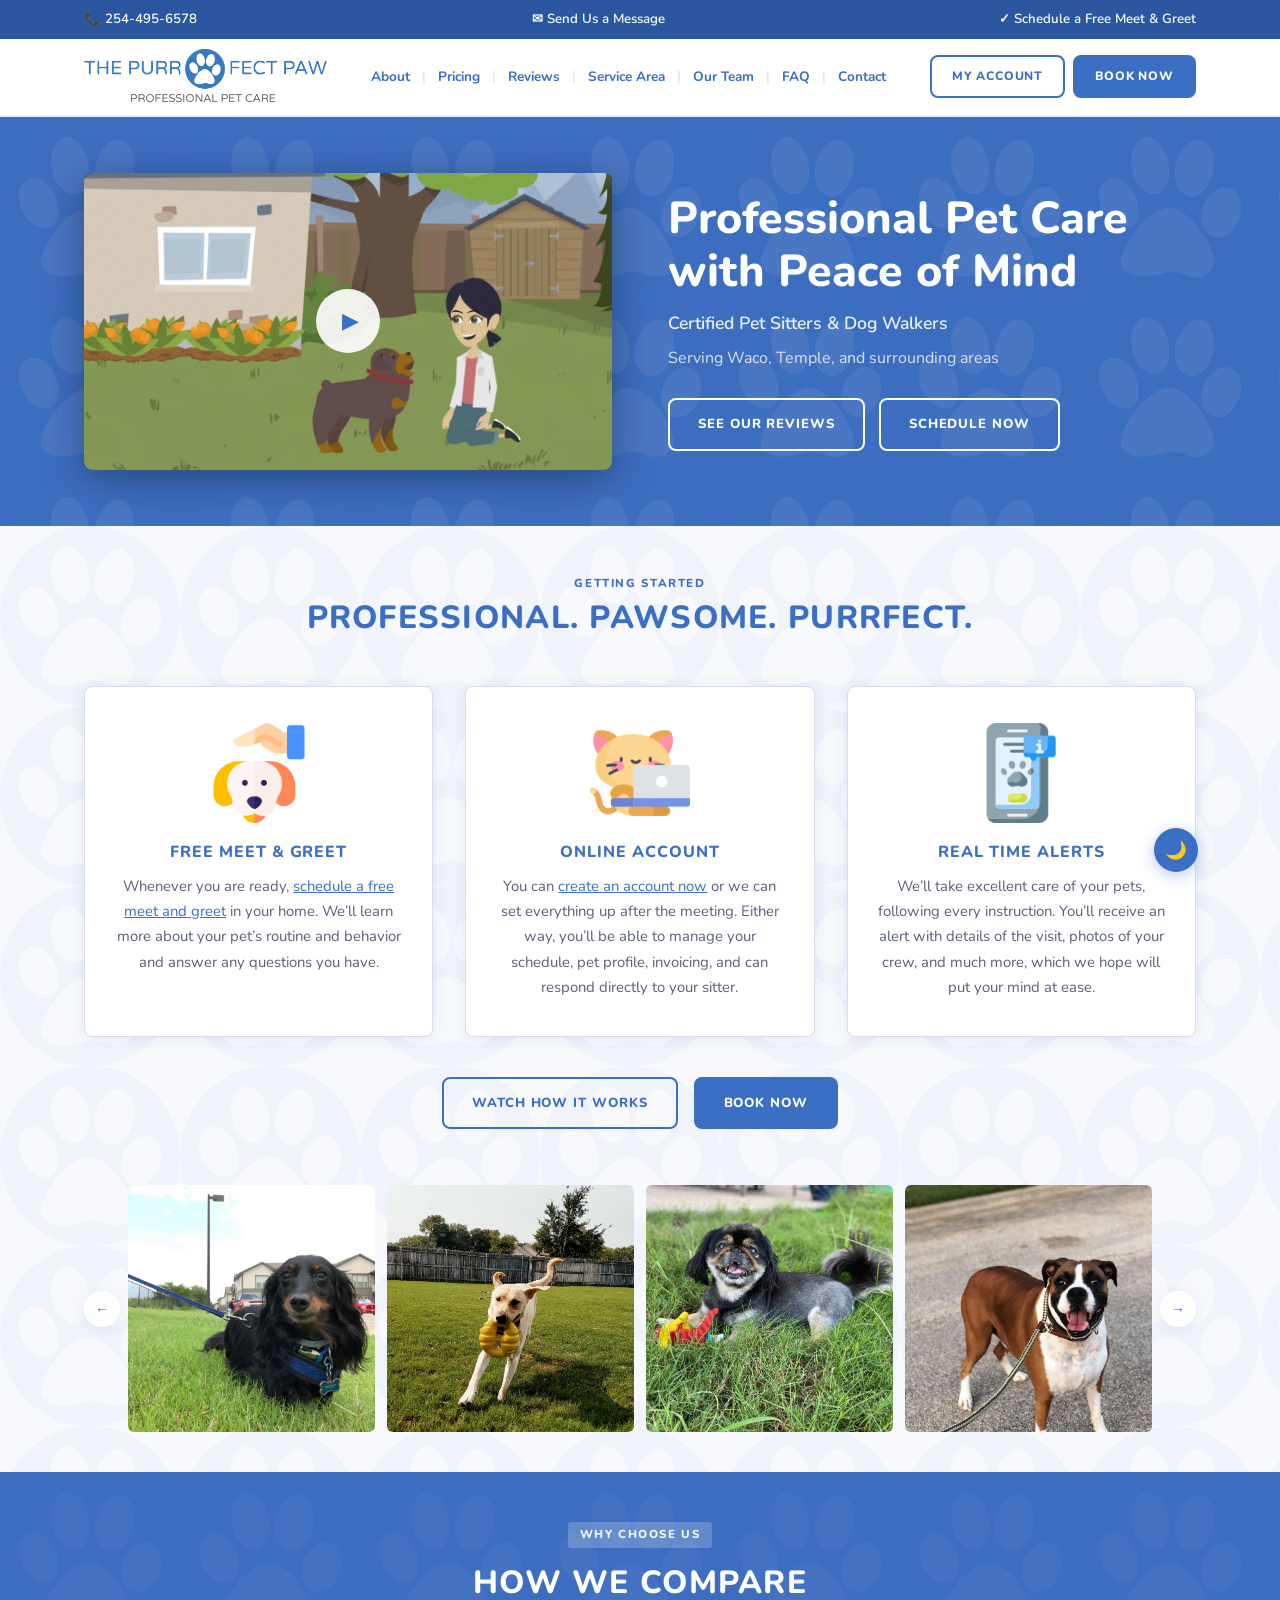
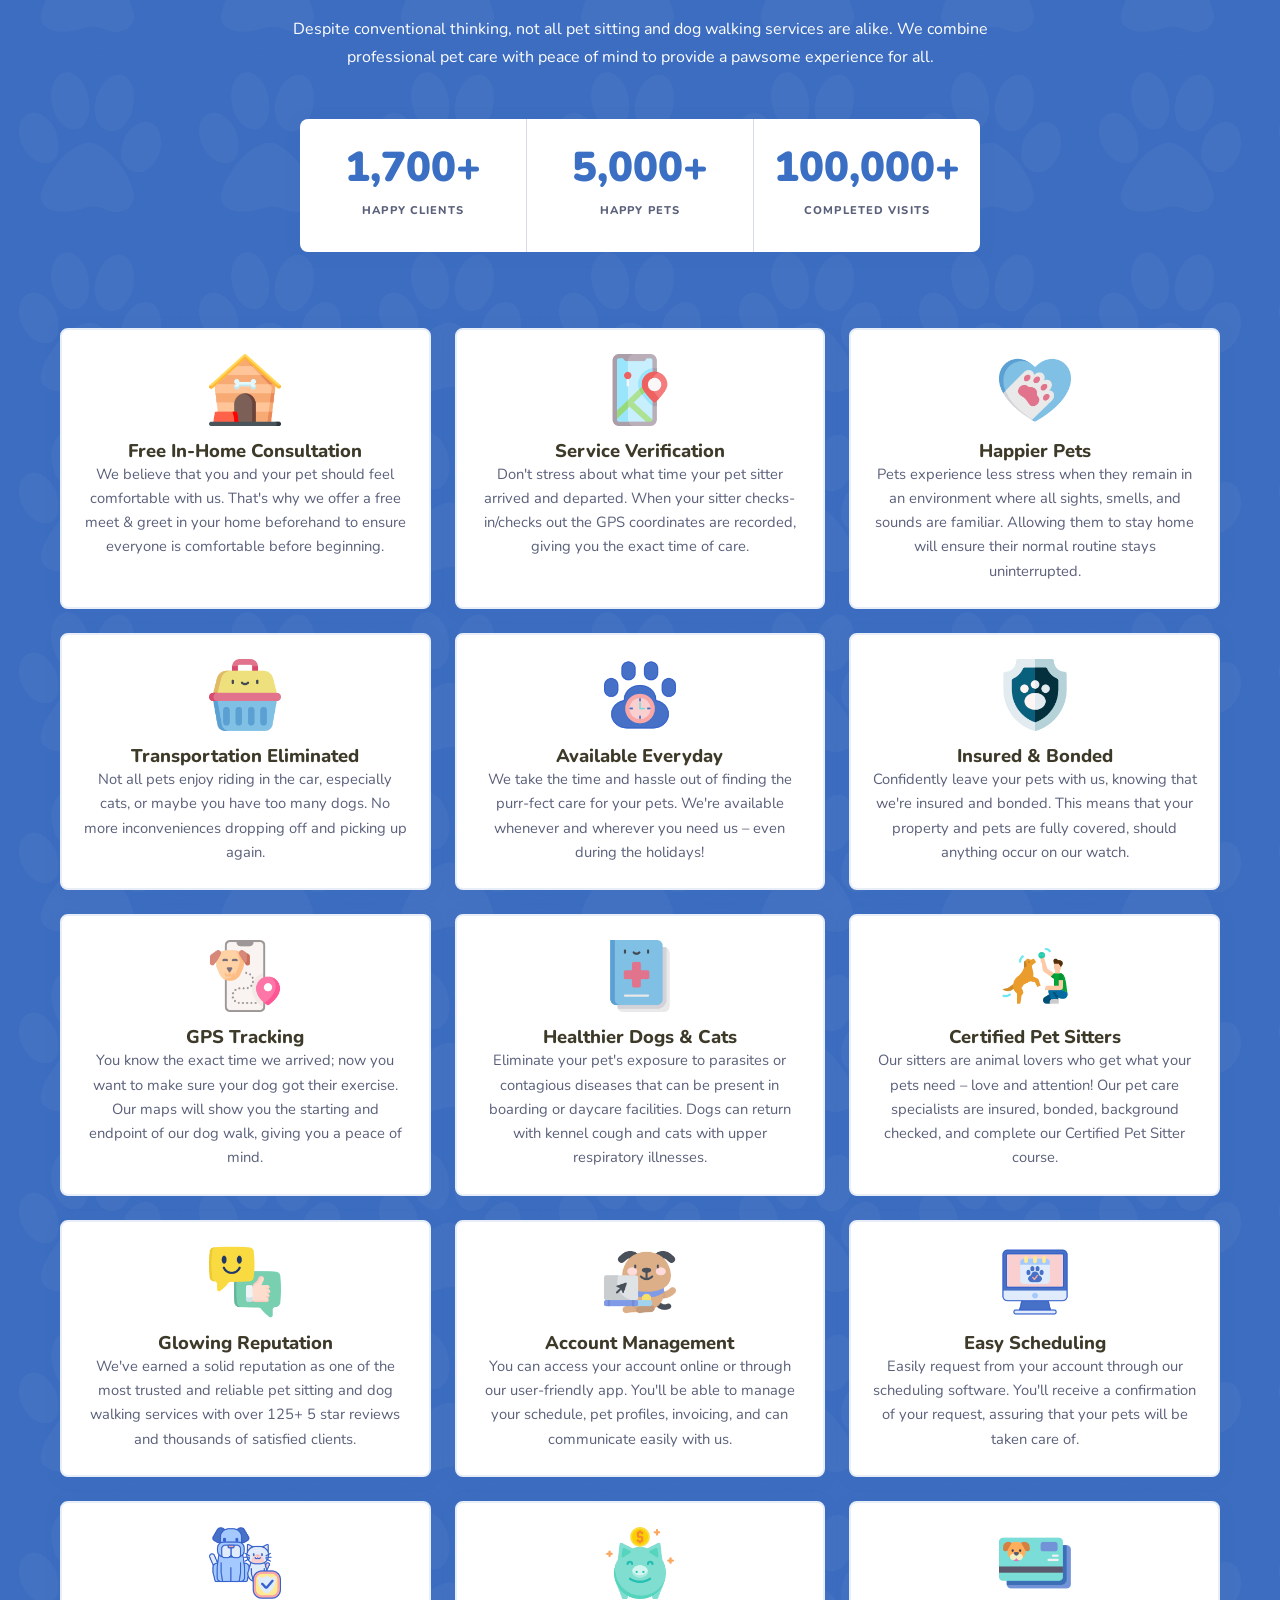
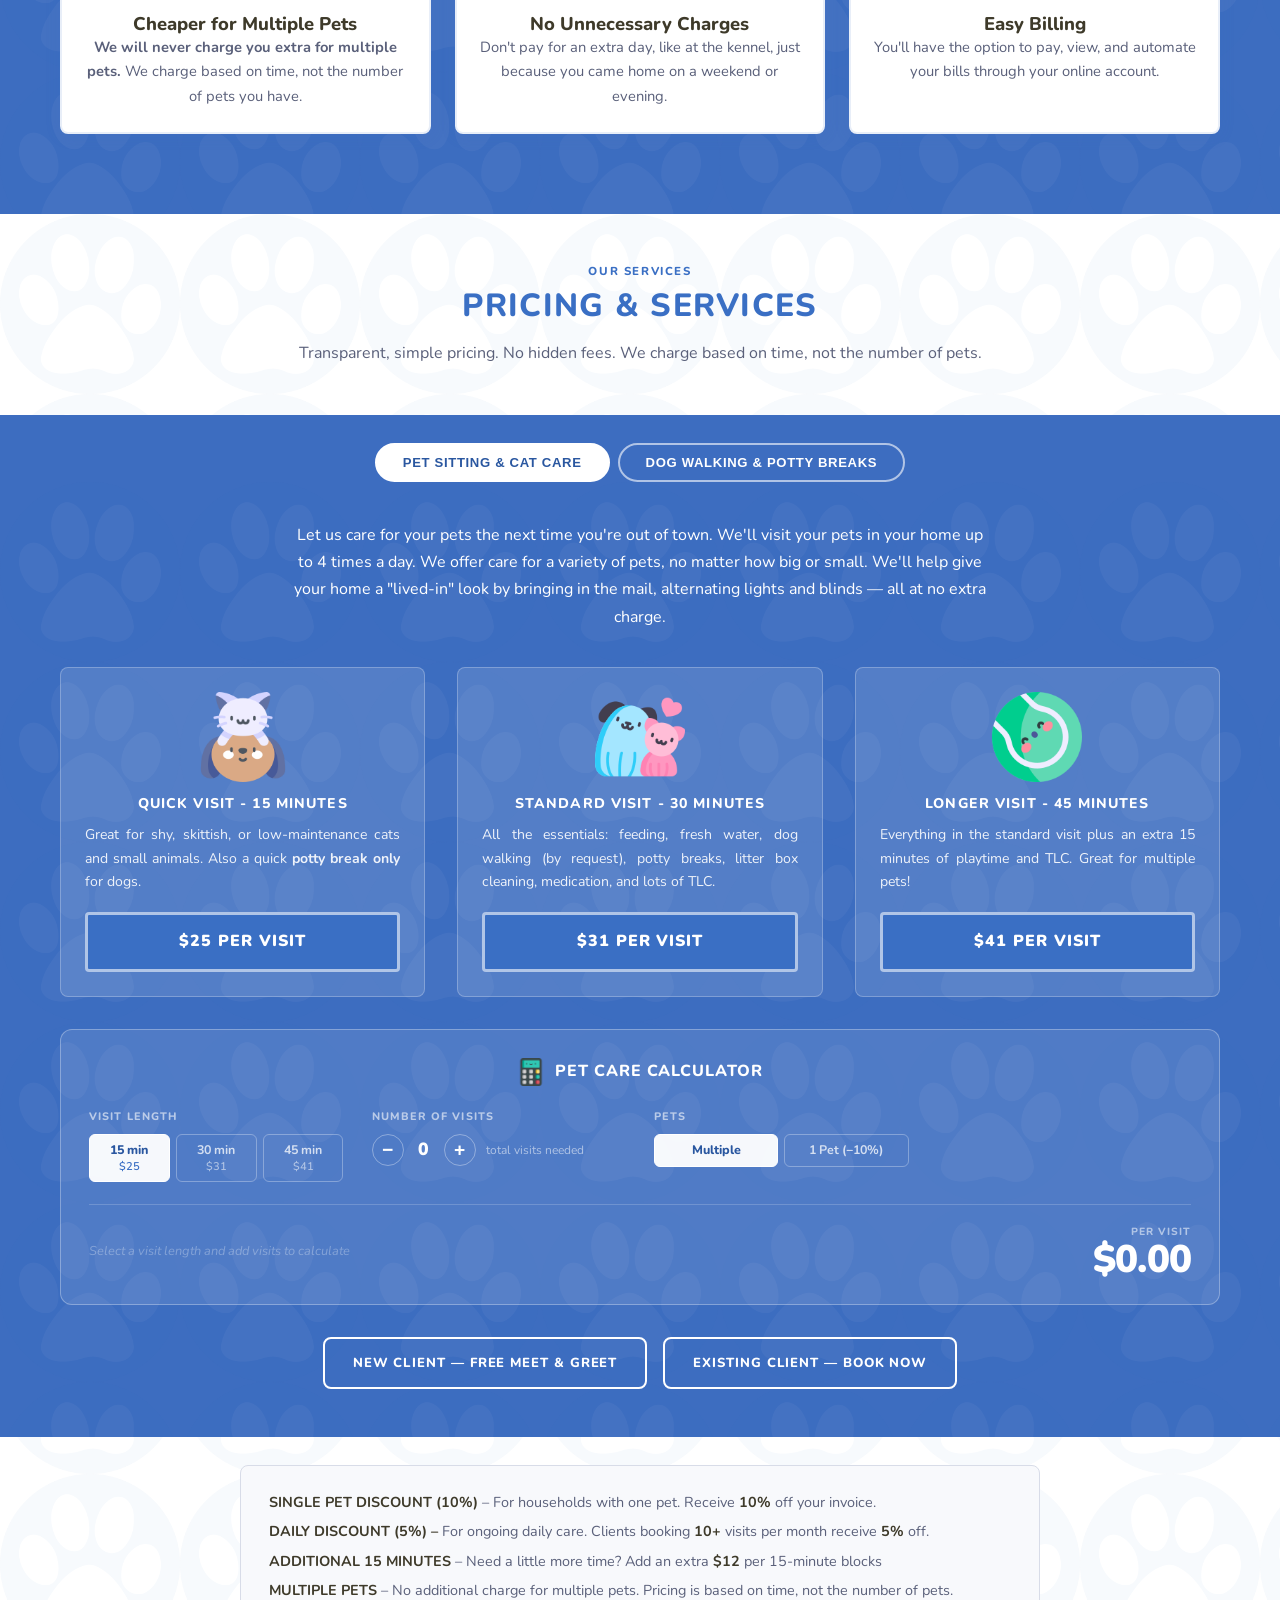
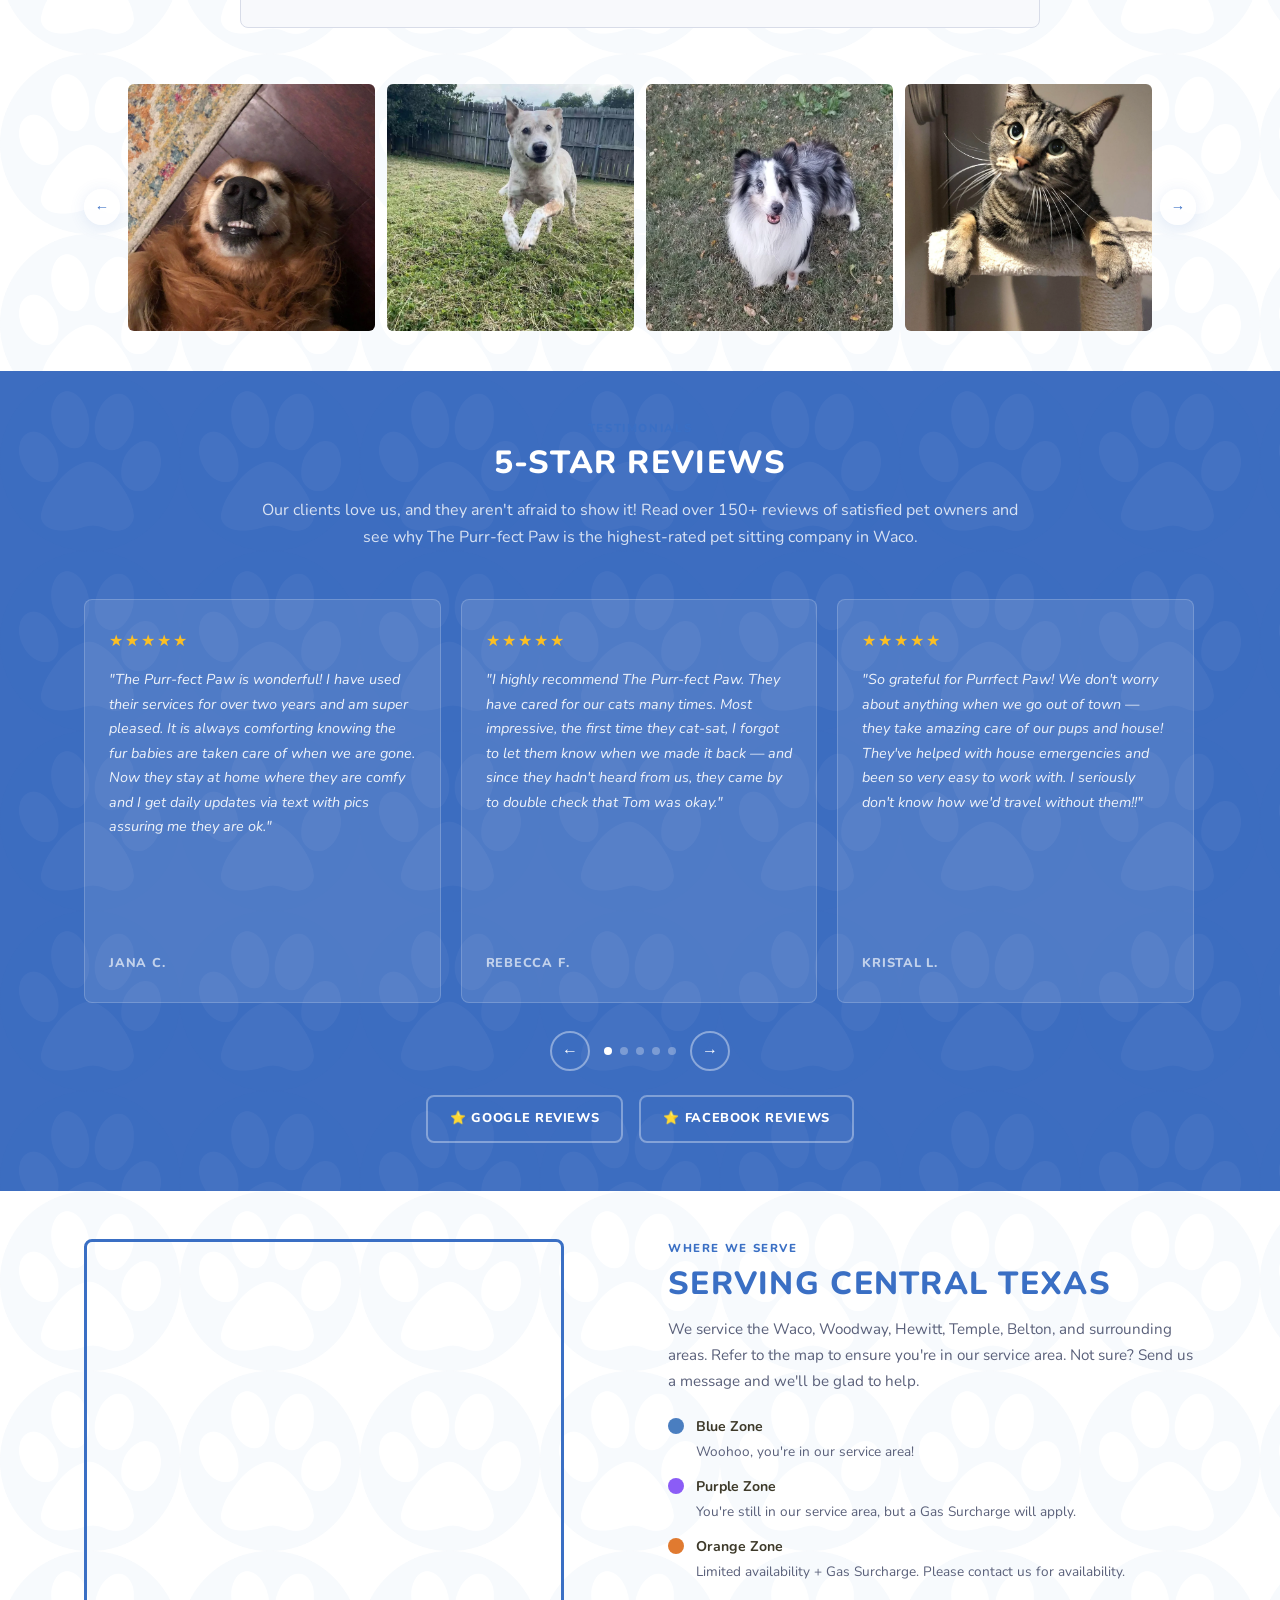
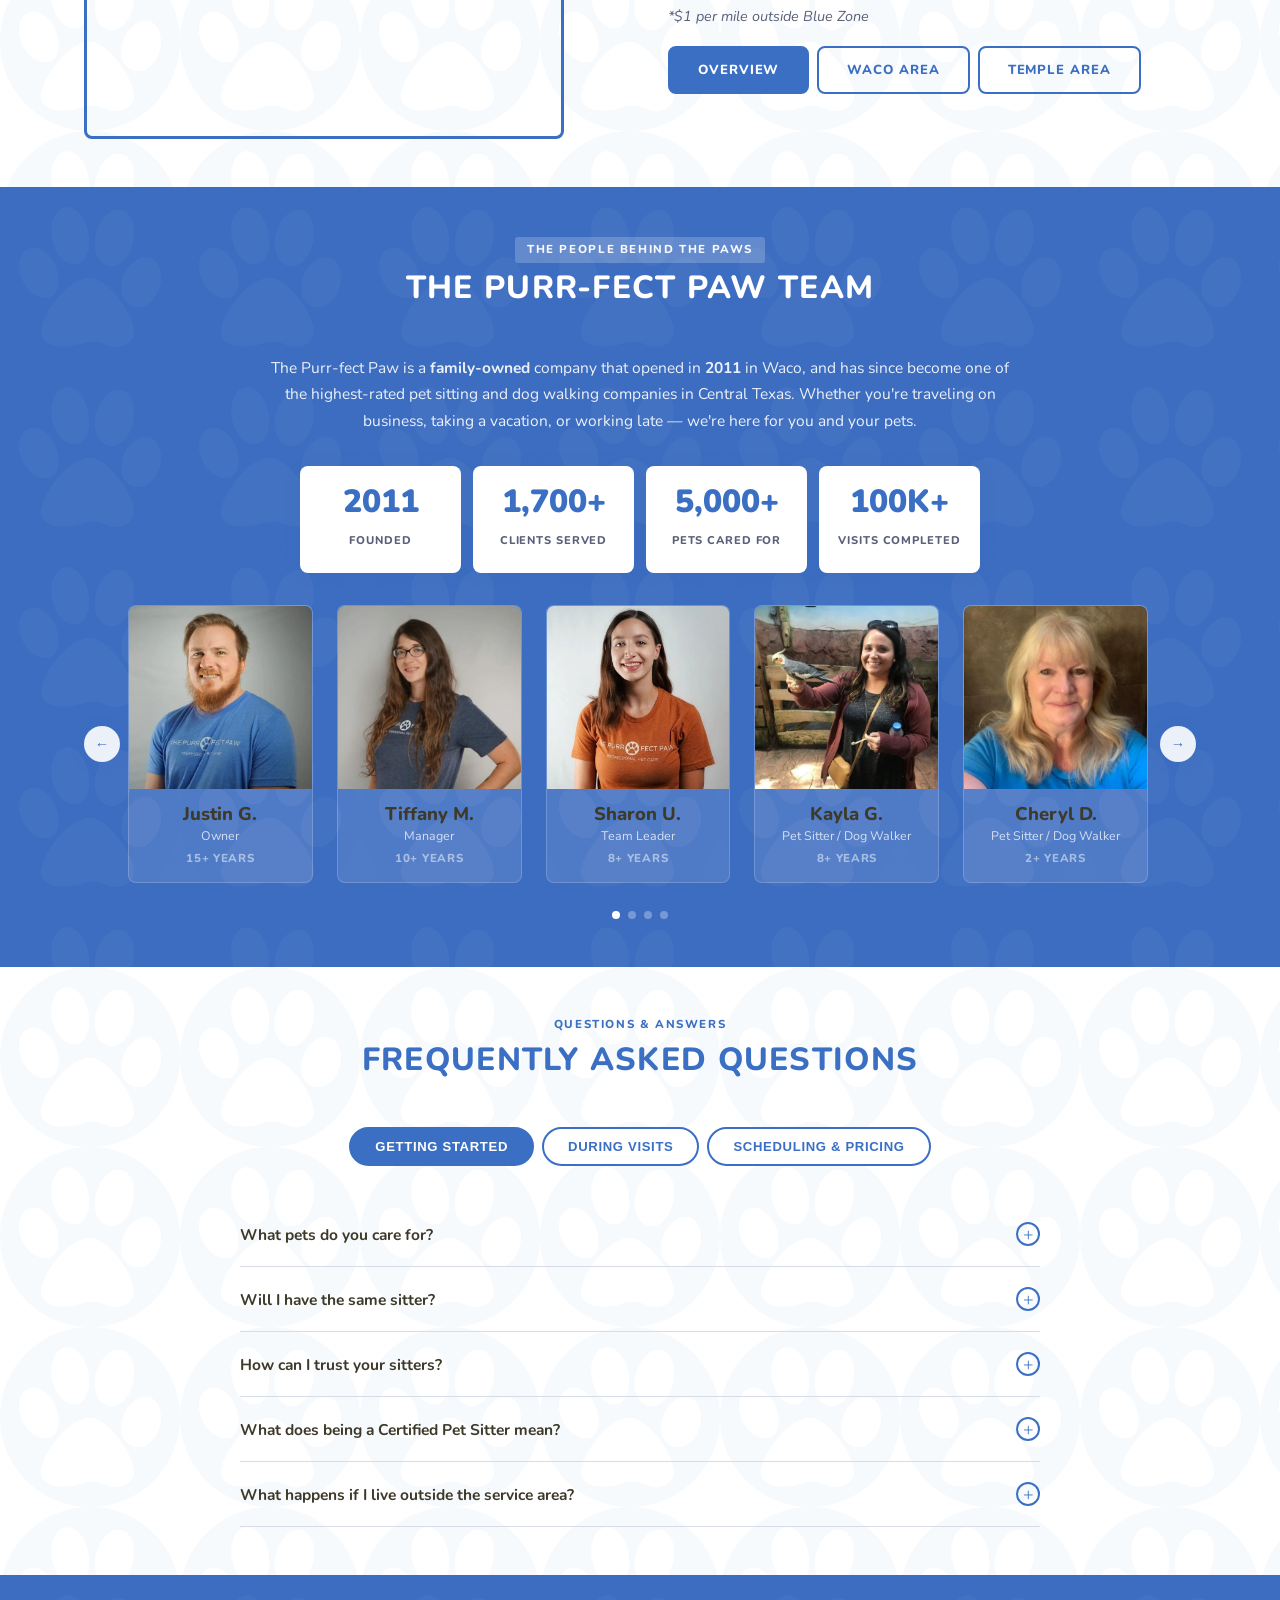
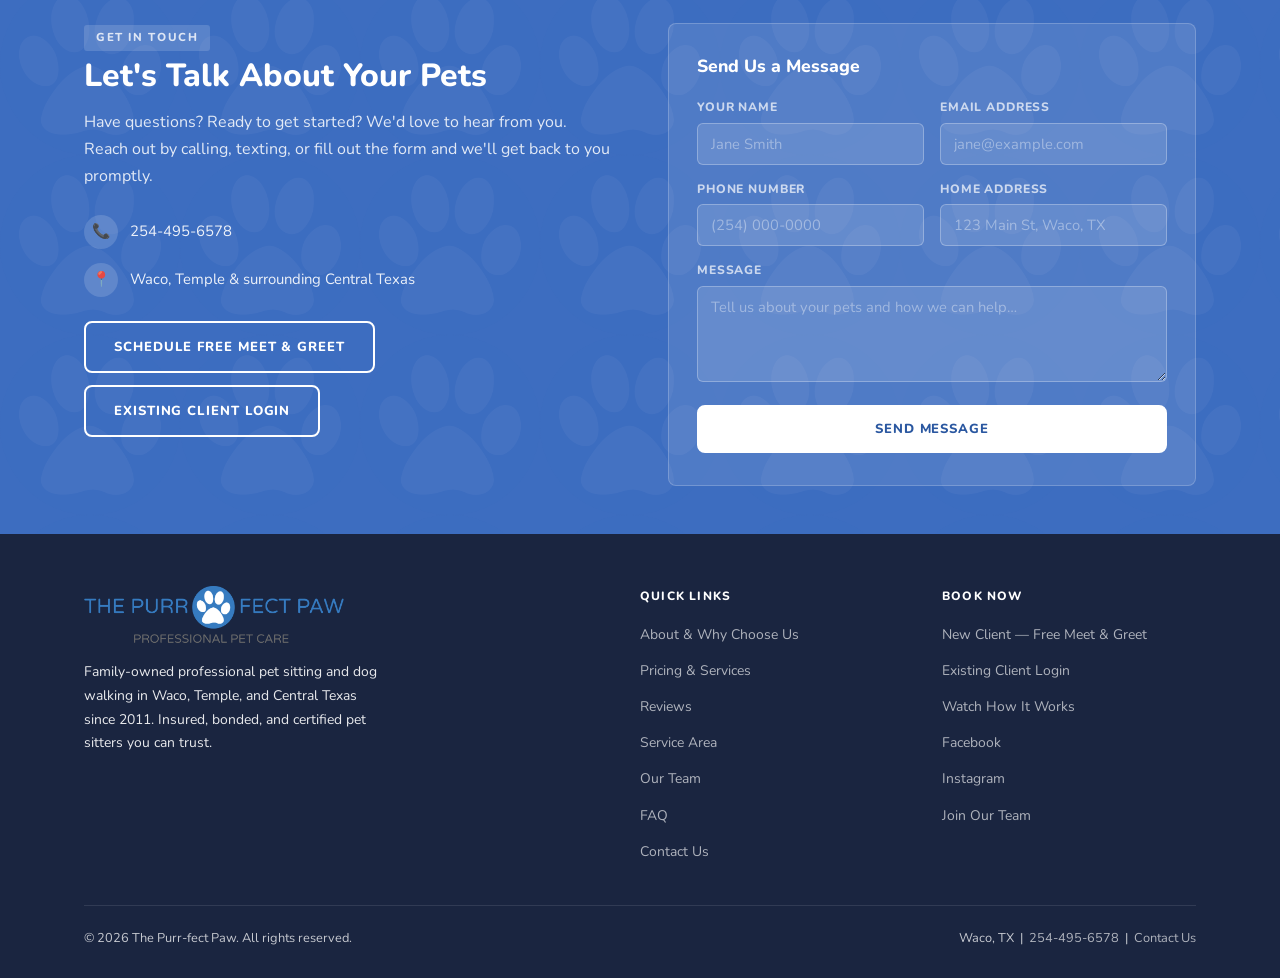
==== commit 3ae5969a: "Add files via upload" ====
--- a/index.html
+++ b/index.html
@@ -568,14 +568,7 @@
                 <button class="calc-toggle" data-calc="pets" data-value="single">1 Pet (−10%)</button>
               </div>
             </div>
-            <div class="calc-group">
-              <label class="calc-label">Payment</label>
-              <div class="calc-toggle-row">
-                <button class="calc-toggle active" data-calc="payment" data-value="card">Card</button>
-                <button class="calc-toggle" data-calc="payment" data-value="cash">Cash (−5%)</button>
-              </div>
-            </div>
-          </div>
+            </div>
           <div class="calc-result">
             <div class="calc-breakdown" id="dw-breakdown"></div>
             <div class="calc-total-wrap">
@@ -1206,10 +1199,9 @@
               <span class="faq-icon" aria-hidden="true">+</span>
             </button>
             <div class="faq-answer">
-              Yes, we offer 3 different discounts!<br><br>
+              Yes, we offer 2 different discounts!<br><br>
               Single Pet Discount – Only have 1 pet? Take 10% off your entire invoice!<br><br>
-              Daily Discount – When scheduling 10+ visits in a single month, receive 5% off your invoice!<br><br>
-              Cash Discount – We also offer a 5% discount when you pay in cash.
+              Daily Discount – When scheduling 10+ visits in a single month, receive 5% off your invoice!
             </div>
           </div>
 
@@ -1263,15 +1255,8 @@
               <input type="tel" id="phone" name="phone" placeholder="(254) 000-0000" autocomplete="tel">
             </div>
             <div class="form-group">
-              <label for="service">Service Interested In</label>
-              <select id="service" name="service">
-                <option value="">Select a service…</option>
-                <option value="pet-sitting">Pet Sitting / Cat Care</option>
-                <option value="dog-walking">Dog Walking</option>
-                <option value="potty-break">Potty Break</option>
-                <option value="meet-greet">Free Meet &amp; Greet</option>
-                <option value="other">Other / General Question</option>
-              </select>
+              <label for="address">Home Address</label>
+              <input type="text" id="address" name="address" placeholder="123 Main St, Waco, TX" autocomplete="street-address">
             </div>
             <div class="form-group">
               <label for="message">Message</label>
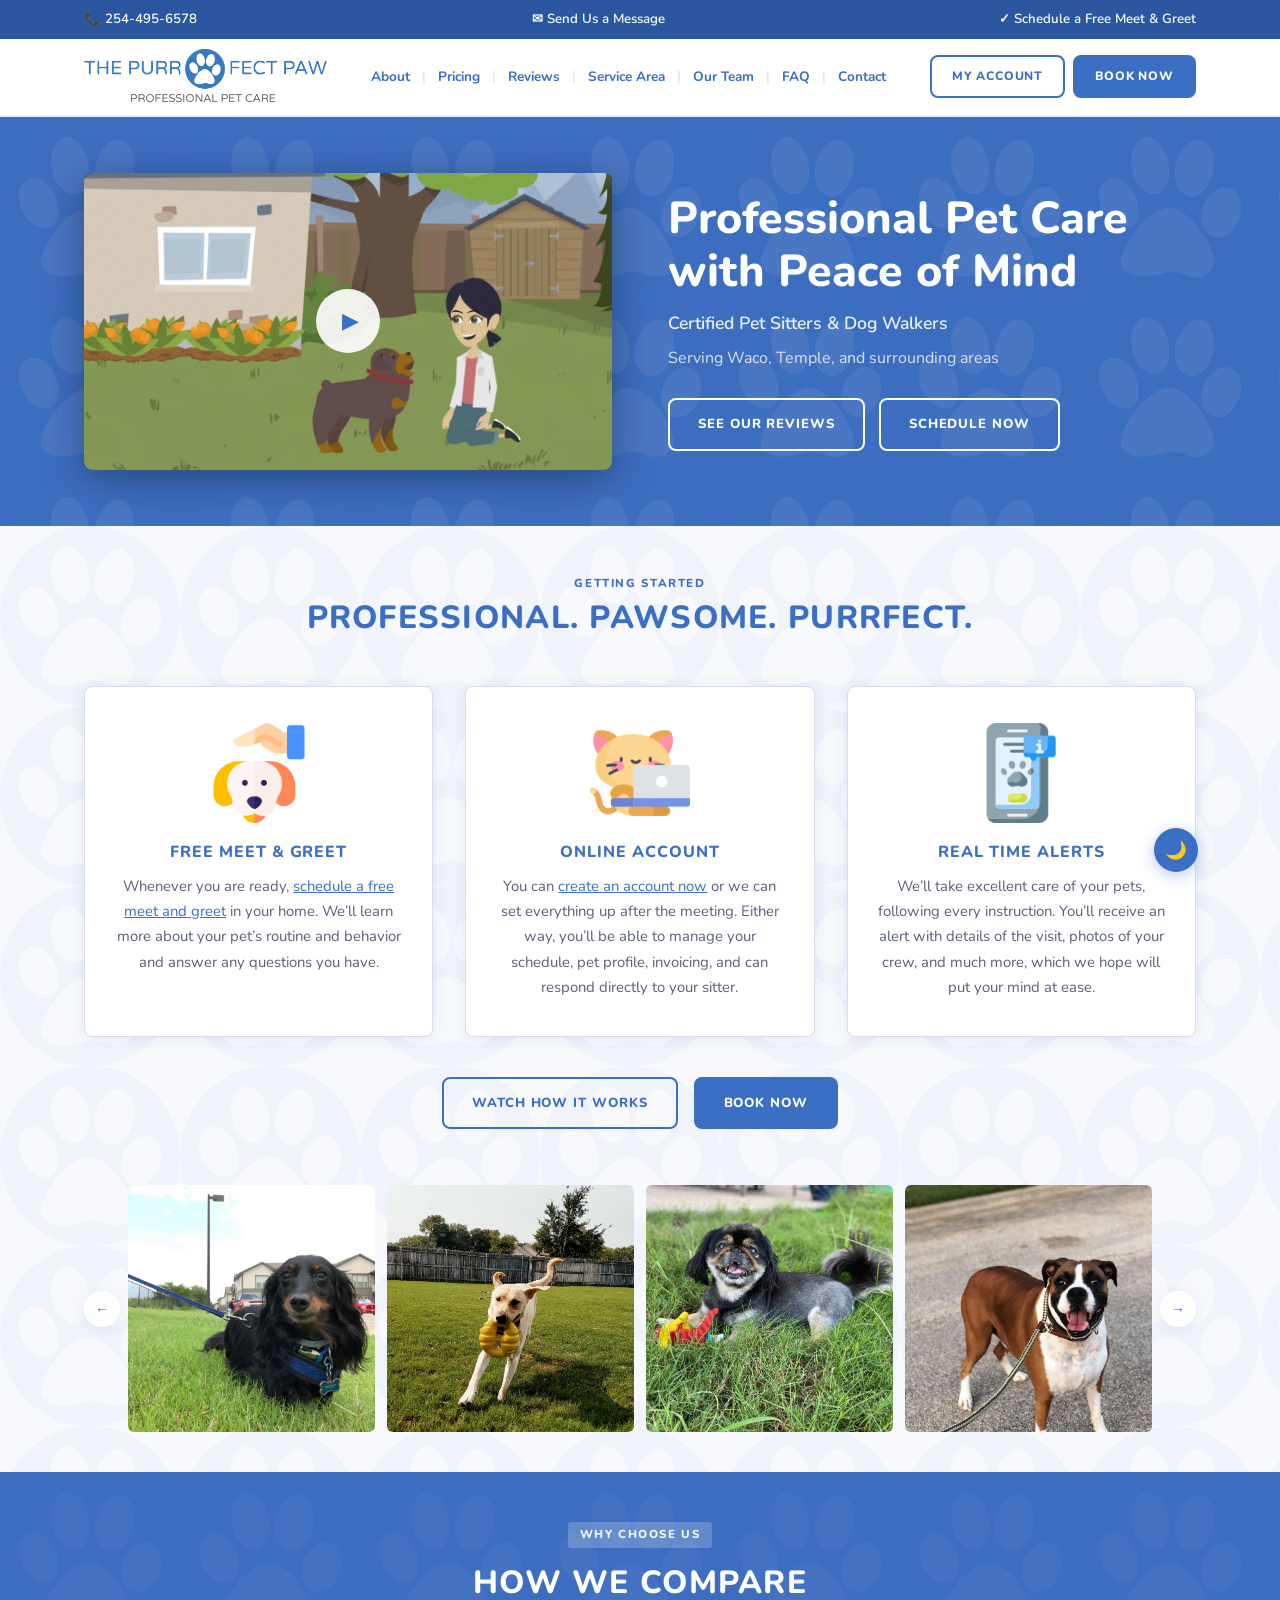
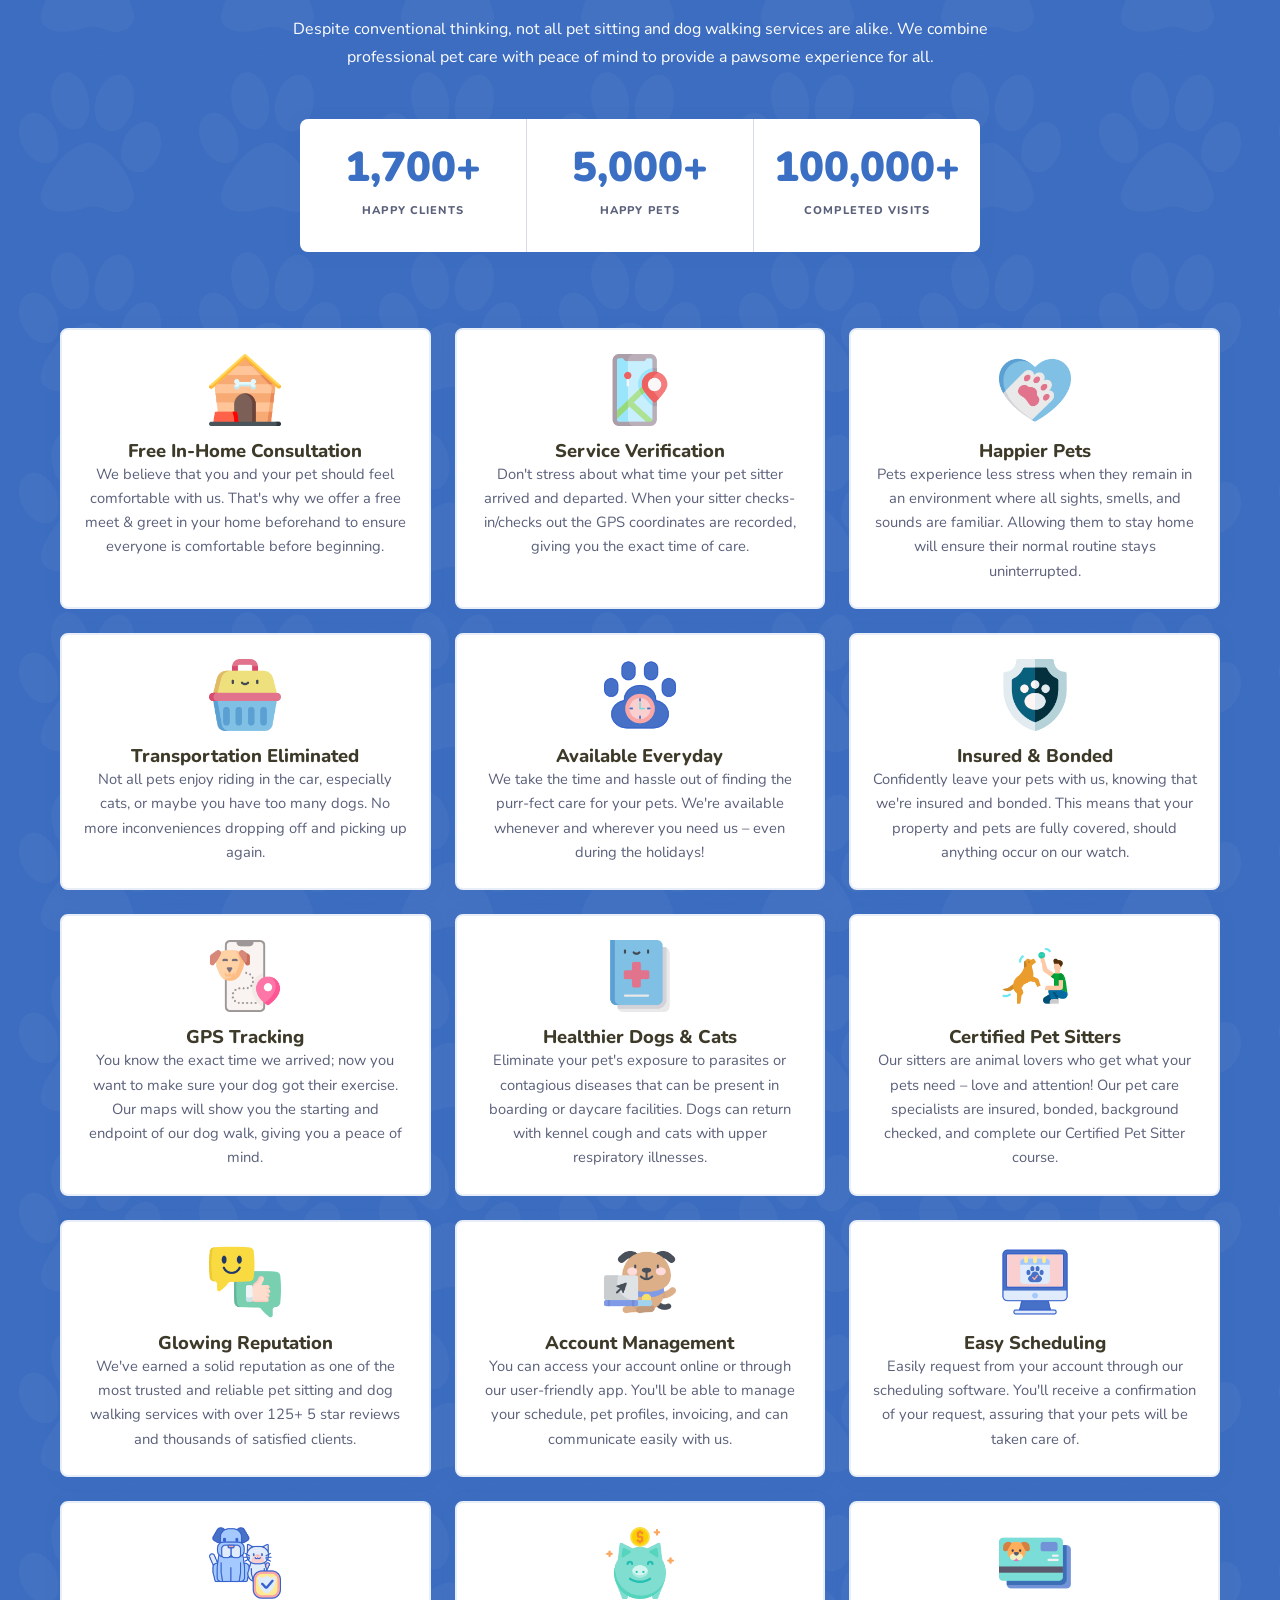
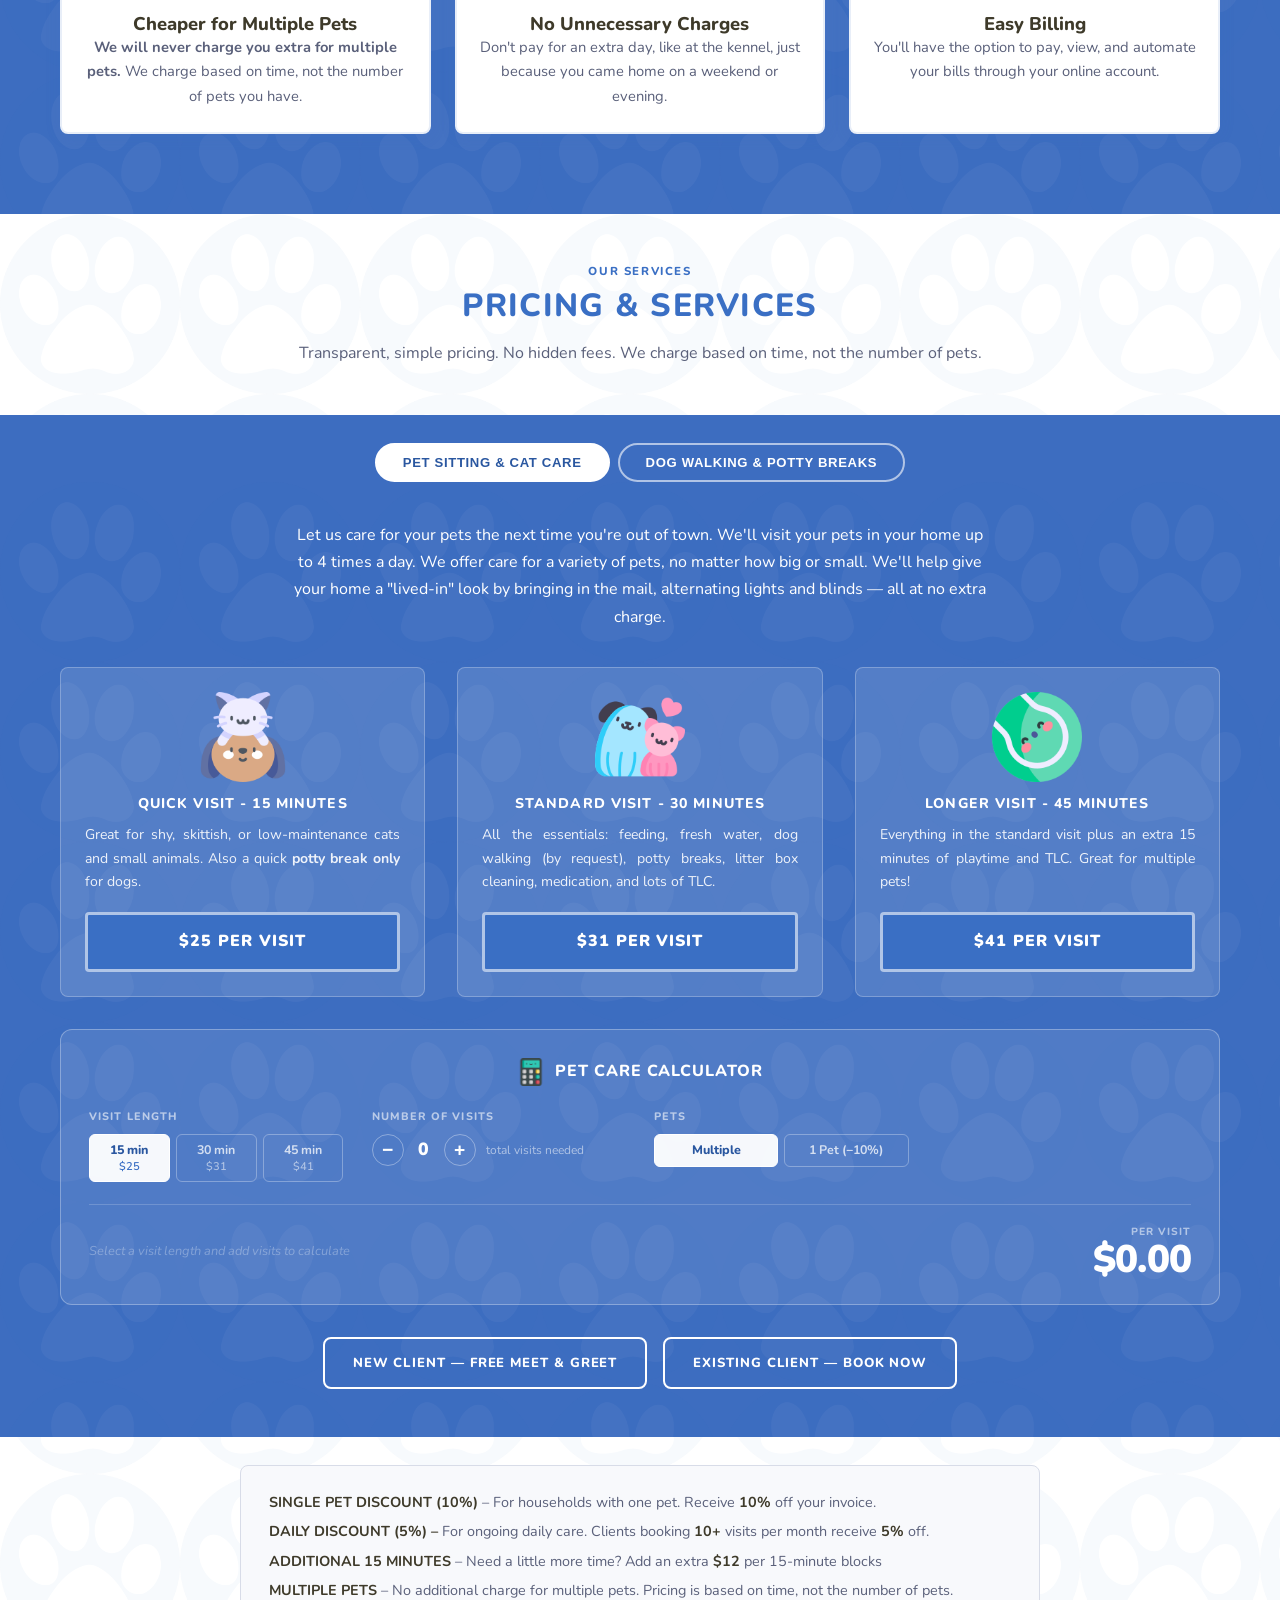
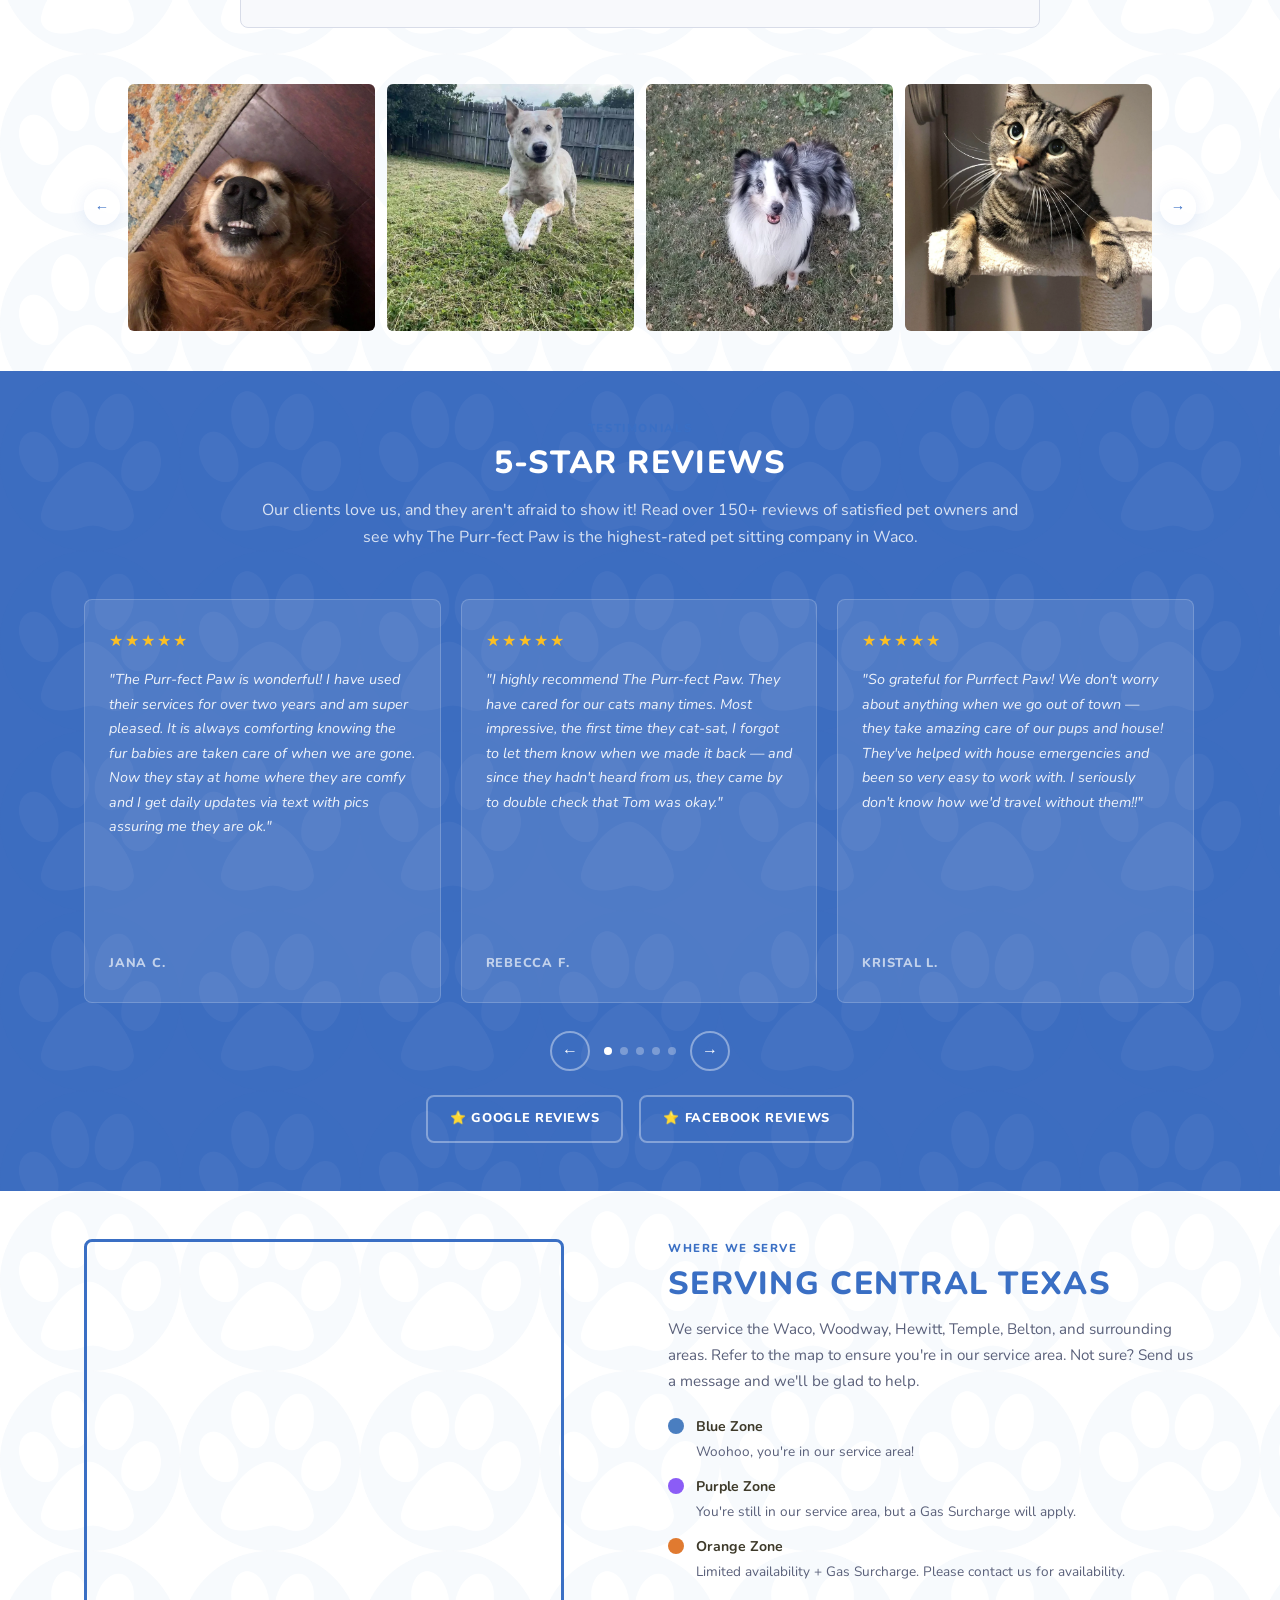
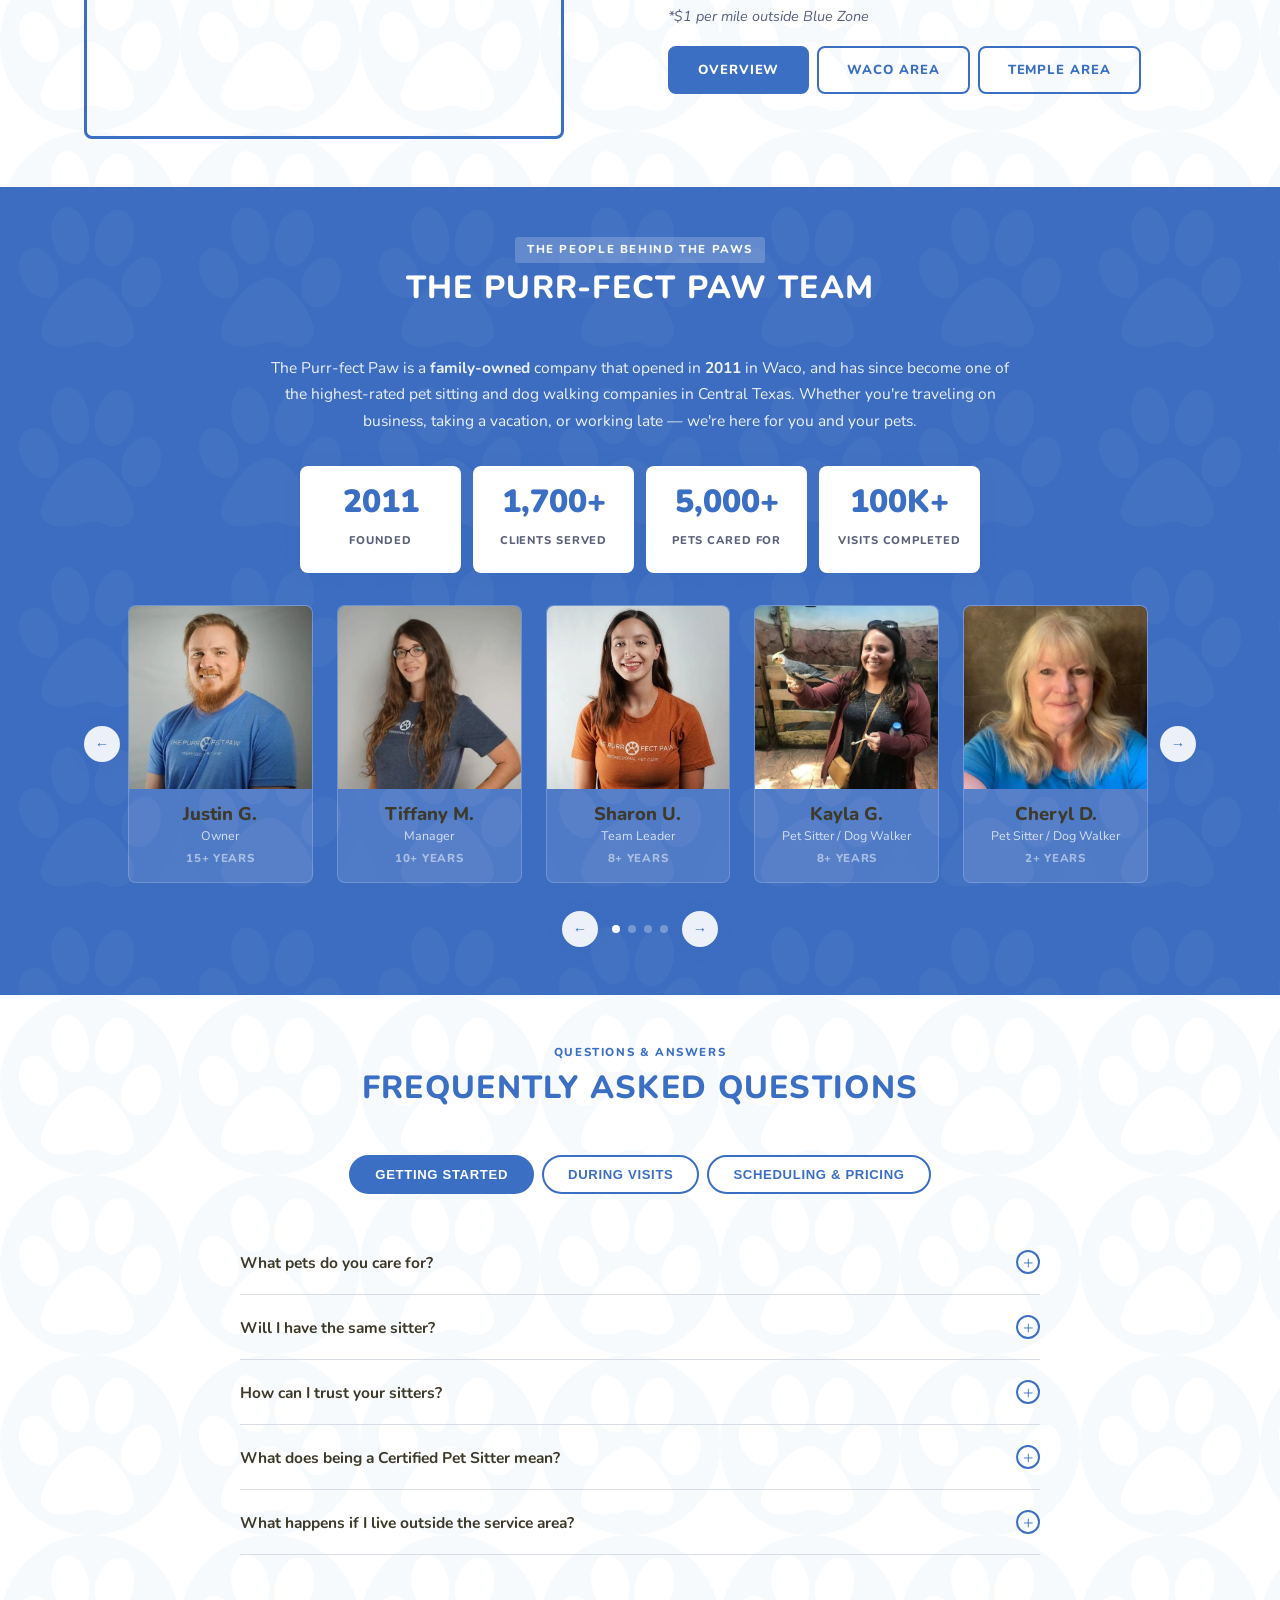
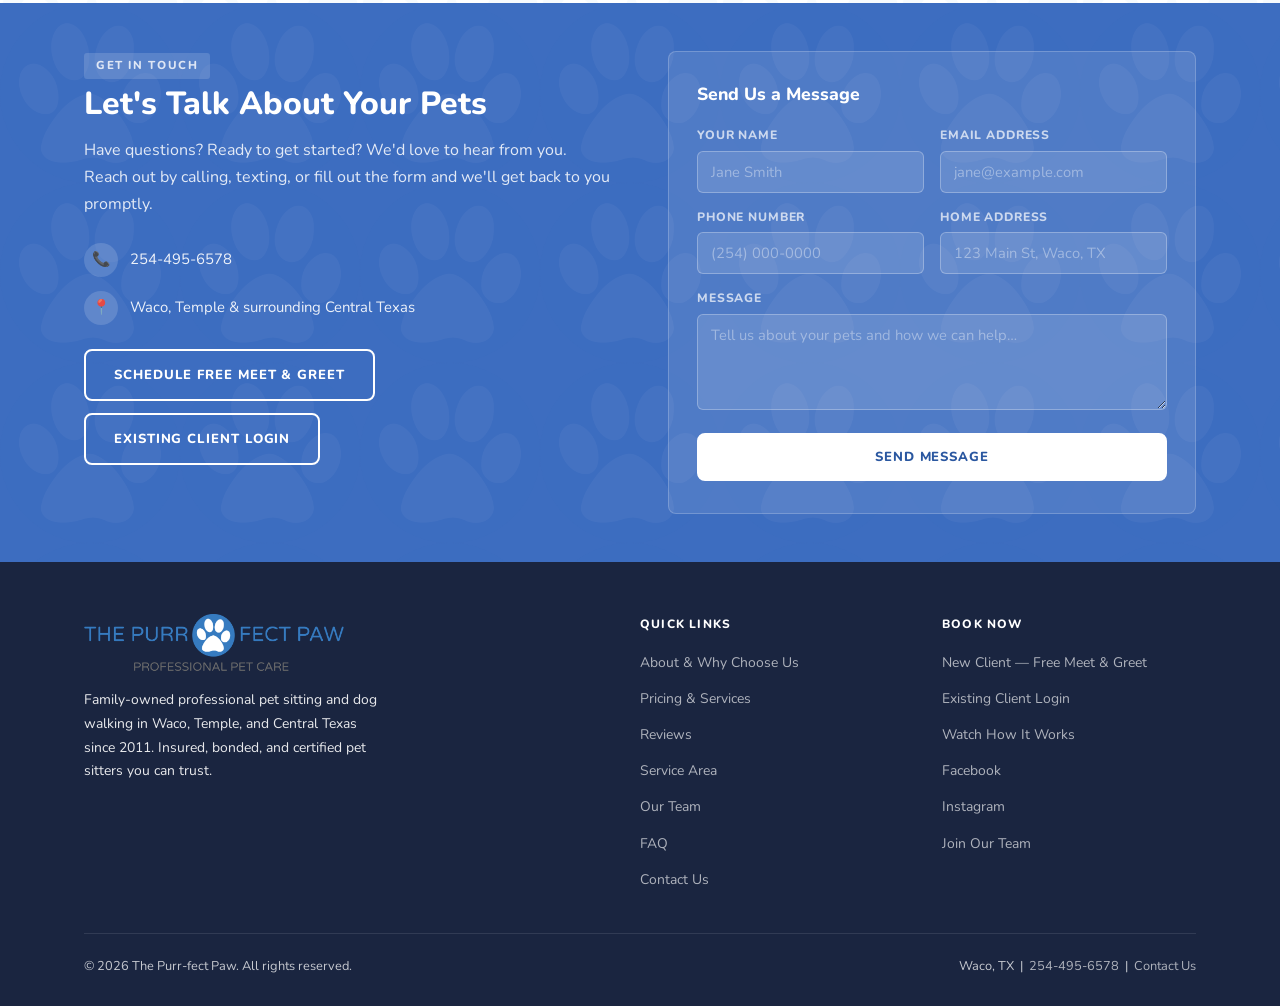
==== commit d665ba18: "Add files via upload" ====
--- a/index.html
+++ b/index.html
@@ -1012,7 +1012,9 @@
       </div><!-- close team-slider-outer -->
       <!-- Team Slider Dots -->
       <div class="slider-controls" role="group" aria-label="Team slider controls">
+        <button class="gallery-arrow prev" id="team-prev-arrow" aria-label="Previous team members">&#8592;</button>
         <div class="slider-dots" id="team-dots"></div>
+        <button class="gallery-arrow next" id="team-next-arrow" aria-label="Next team members">&#8594;</button>
       </div>
     
     </div>
--- a/css/styles.css
+++ b/css/styles.css
@@ -1094,3 +1094,18 @@
 body.dark-mode #dark-toggle { background: #3a4060; }
 body.dark-mode #dark-toggle:hover { background: #4a5070; }
 
+@media (max-width: 640px) {
+  .team-slider-outer .gallery-arrow {
+    display: none;
+  }
+  #team .slider-controls {
+    display: flex;
+    justify-content: center;
+    align-items: center;
+    gap: 16px;
+  }
+  #team .slider-controls .gallery-arrow {
+    display: flex;
+    flex-shrink: 0;
+  }
+}
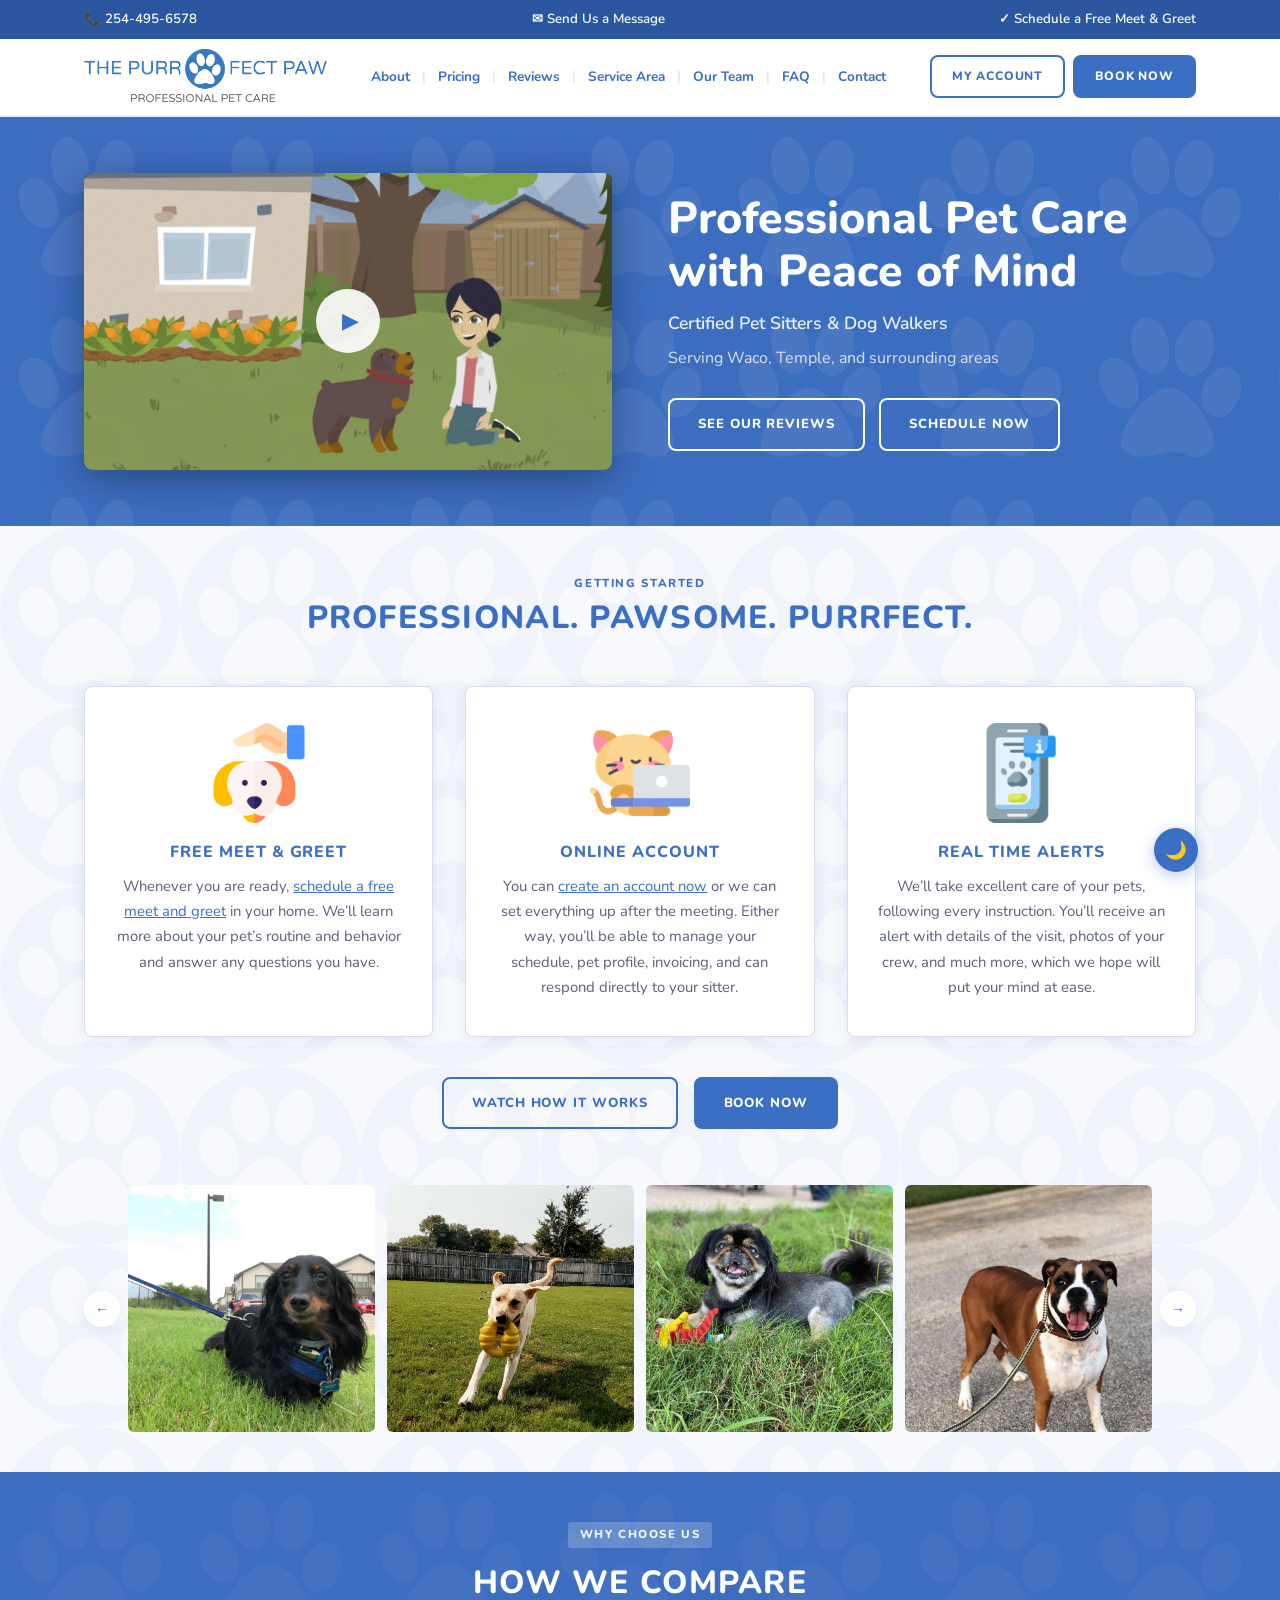
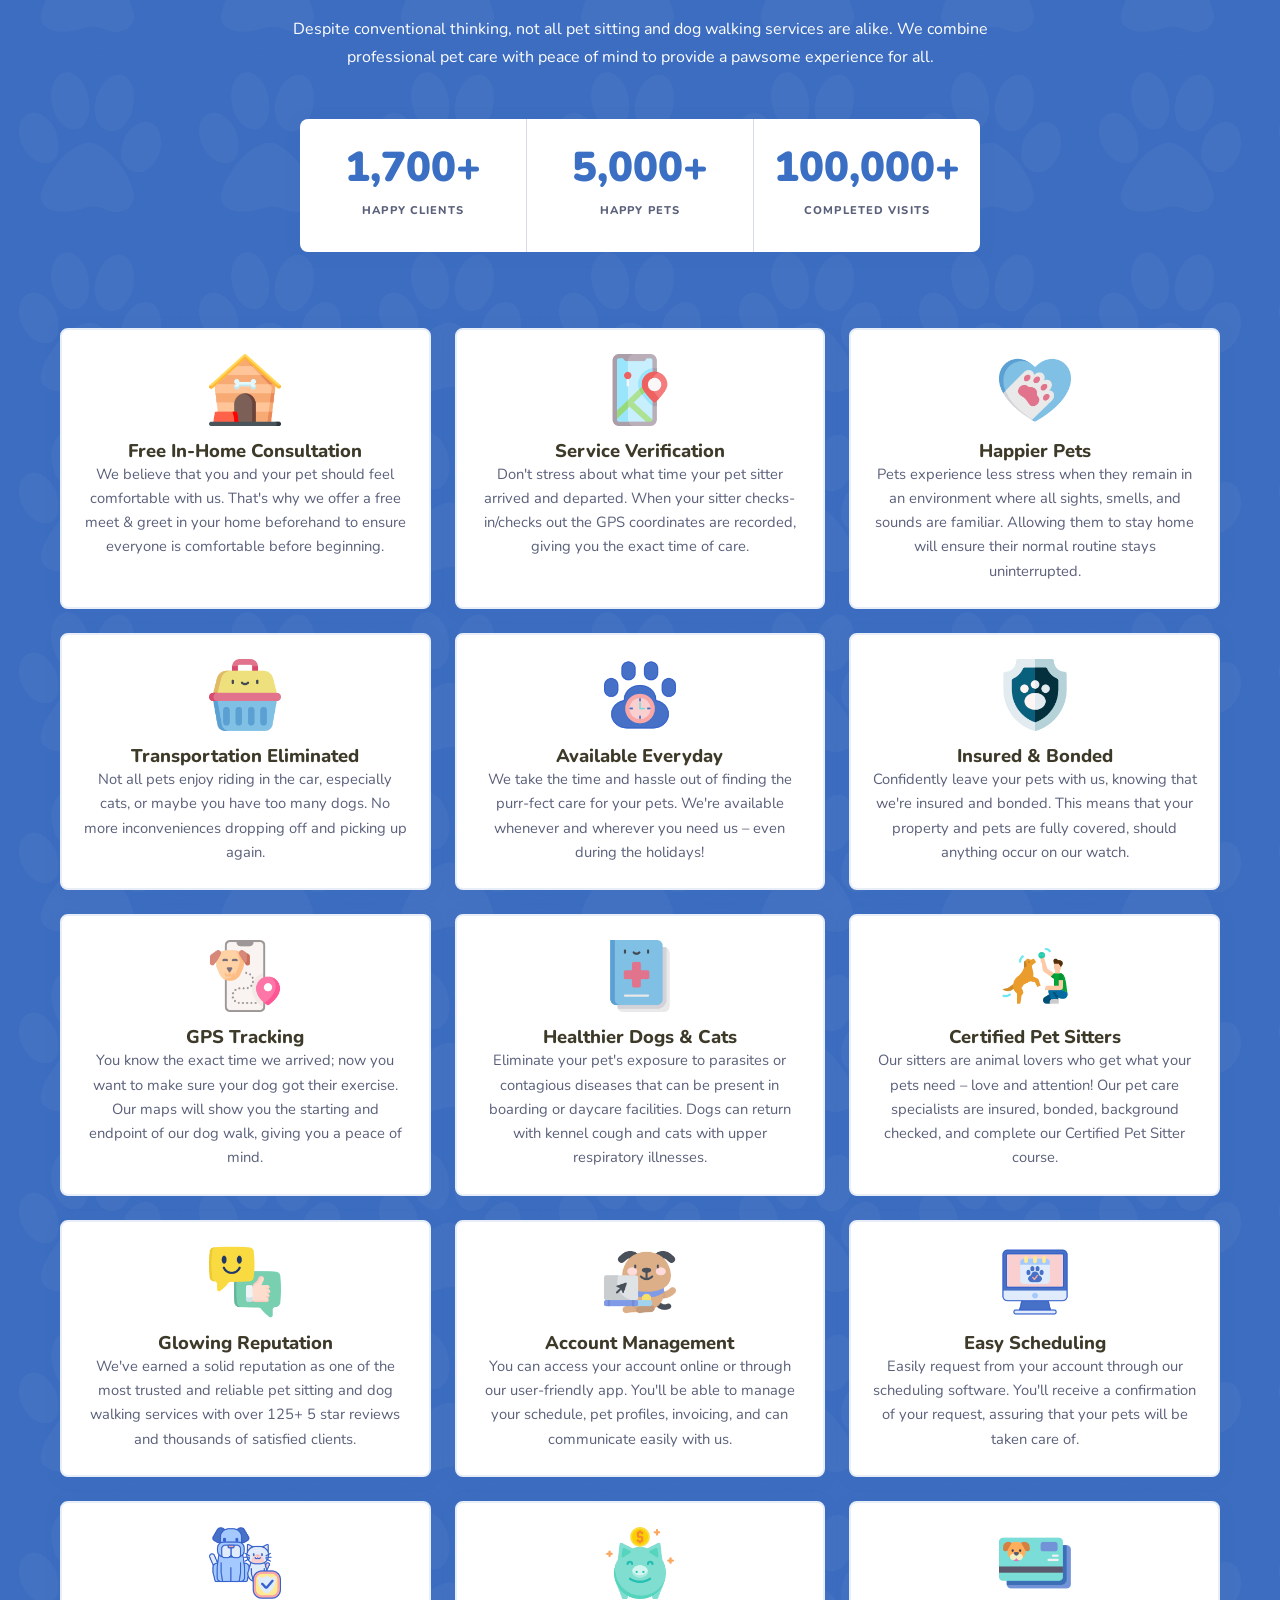
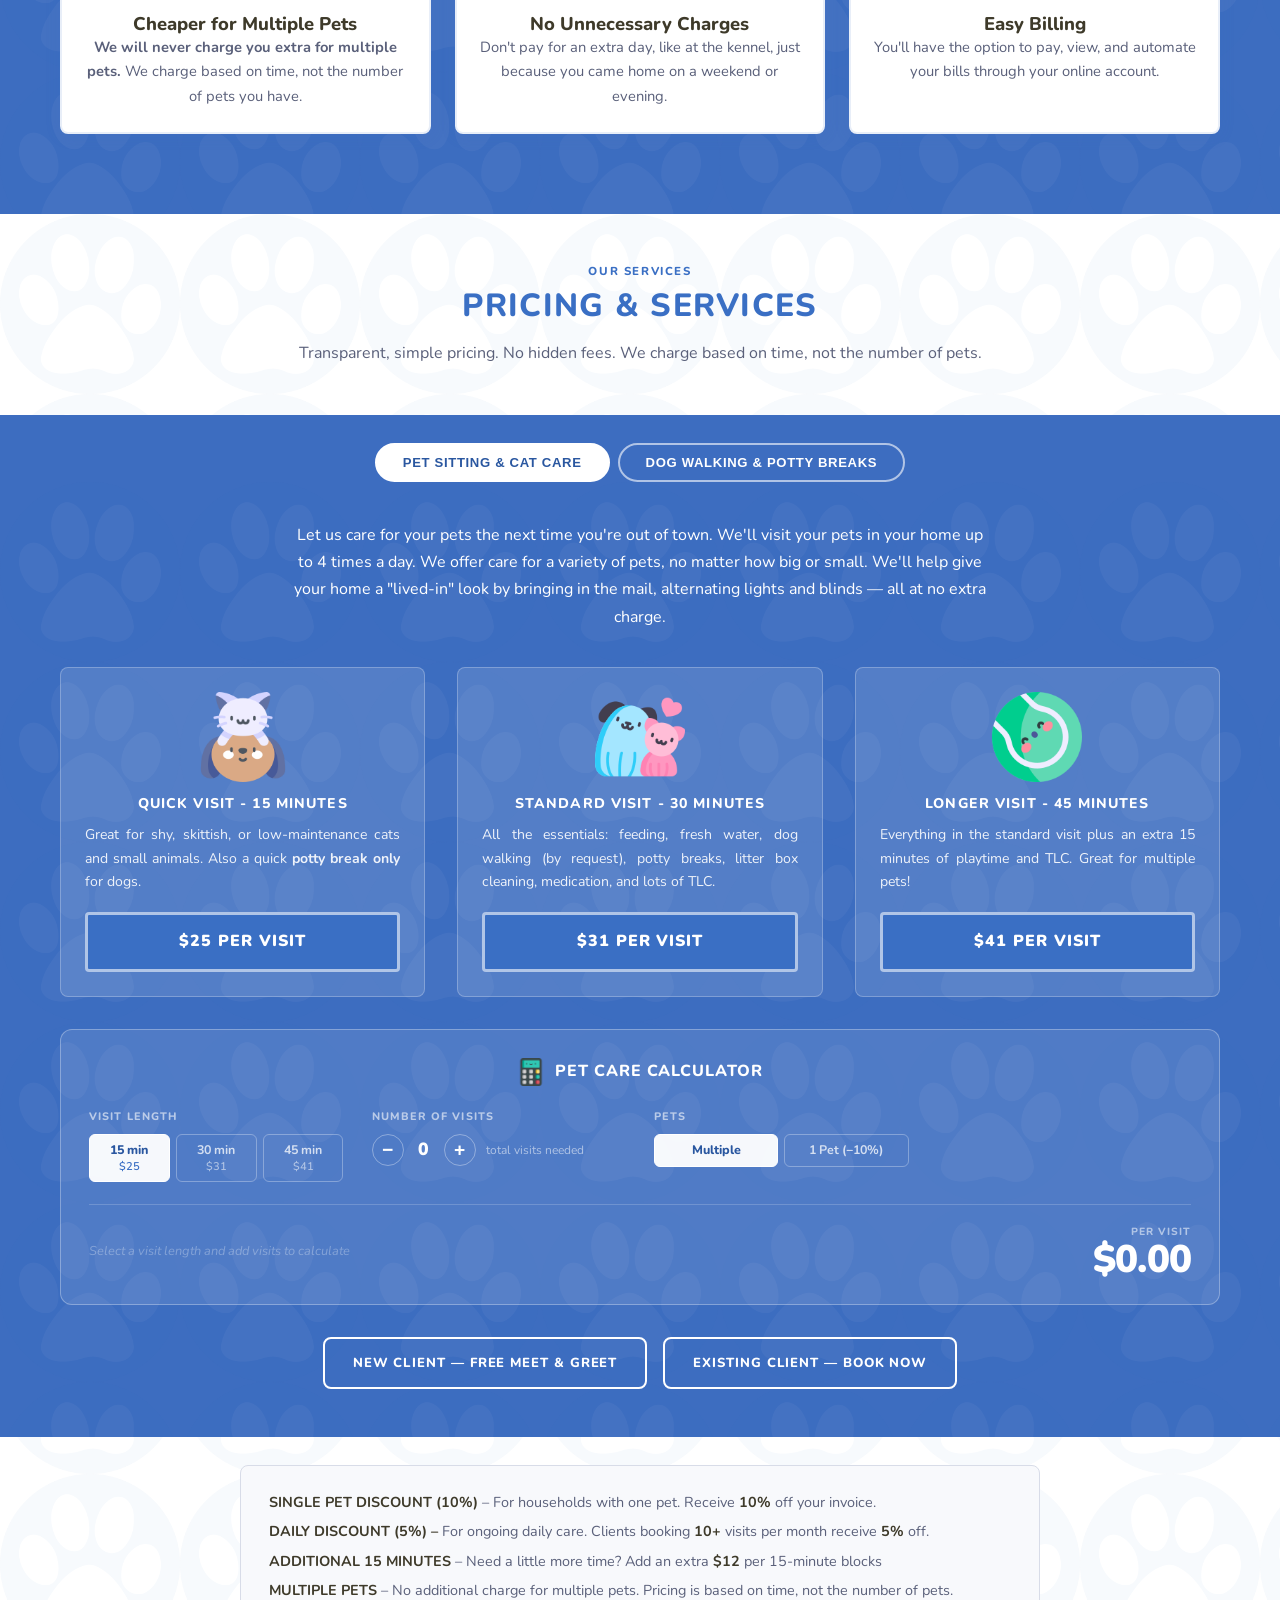
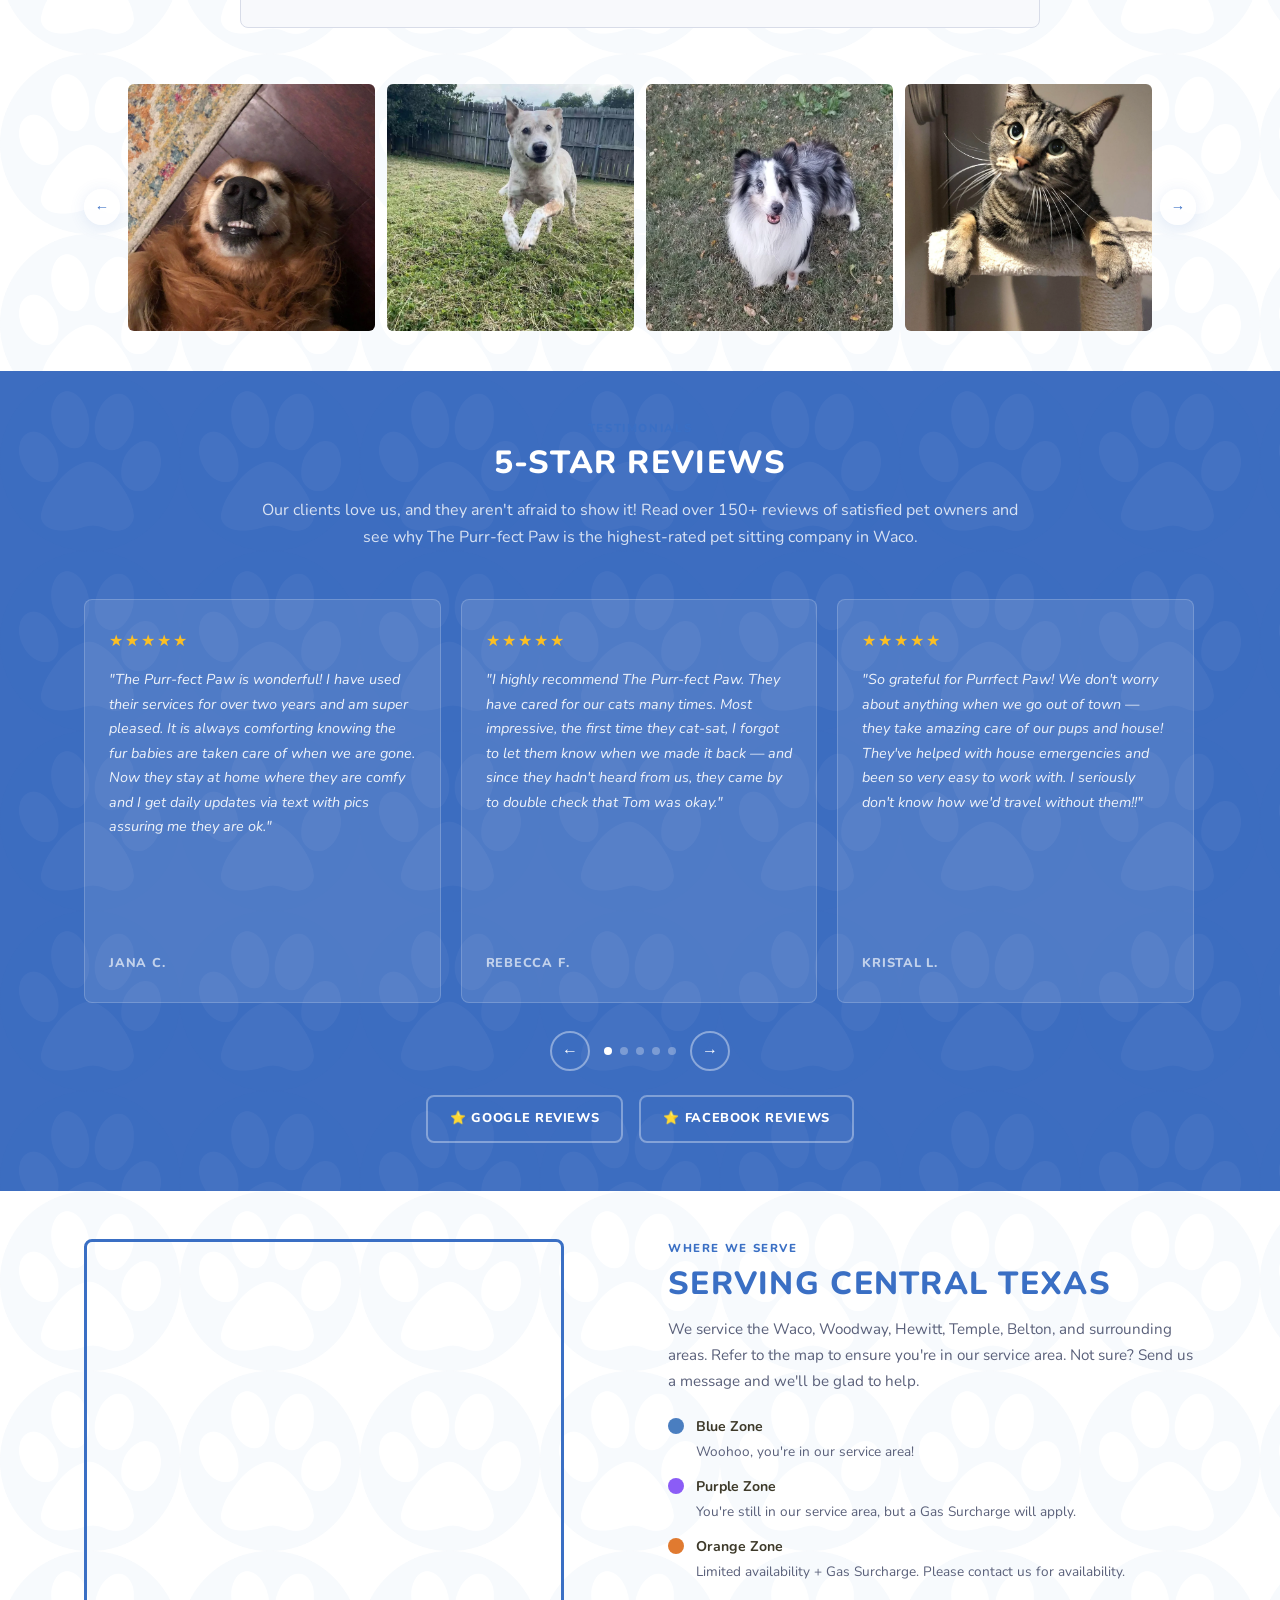
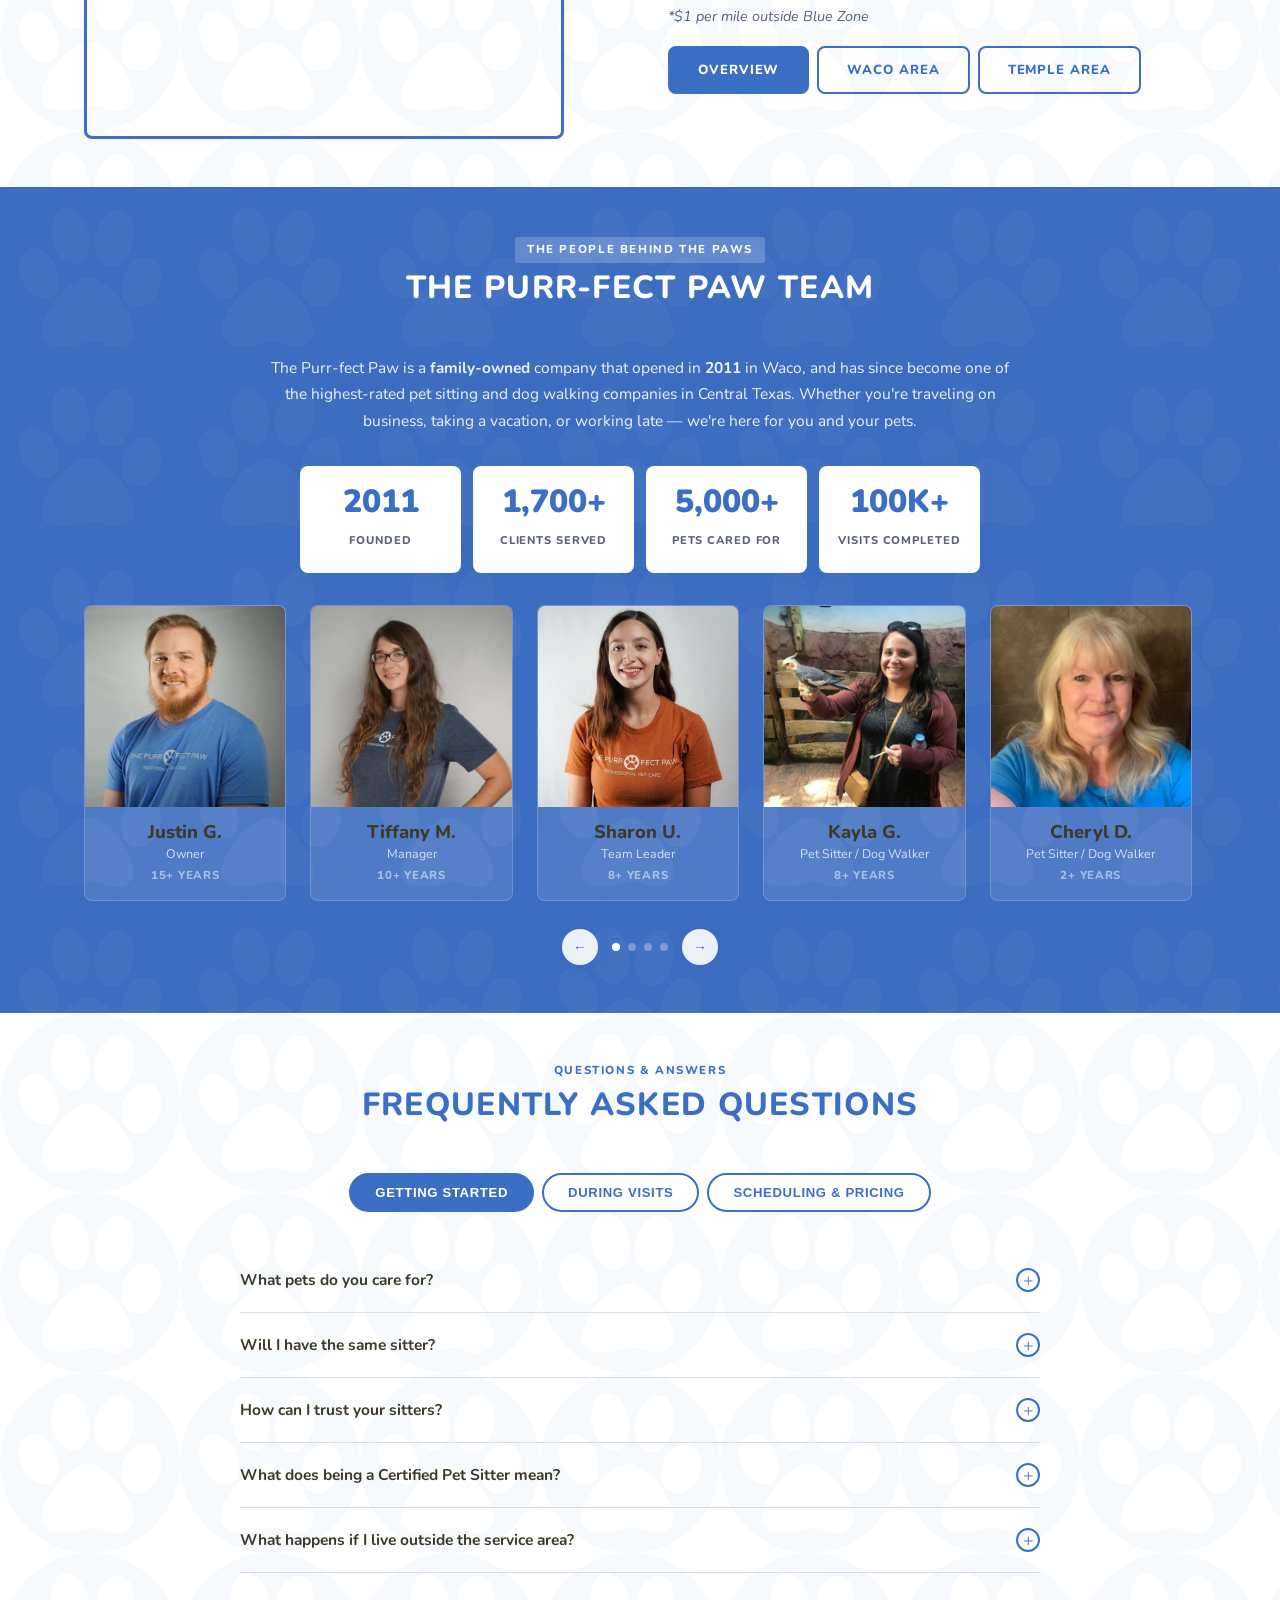
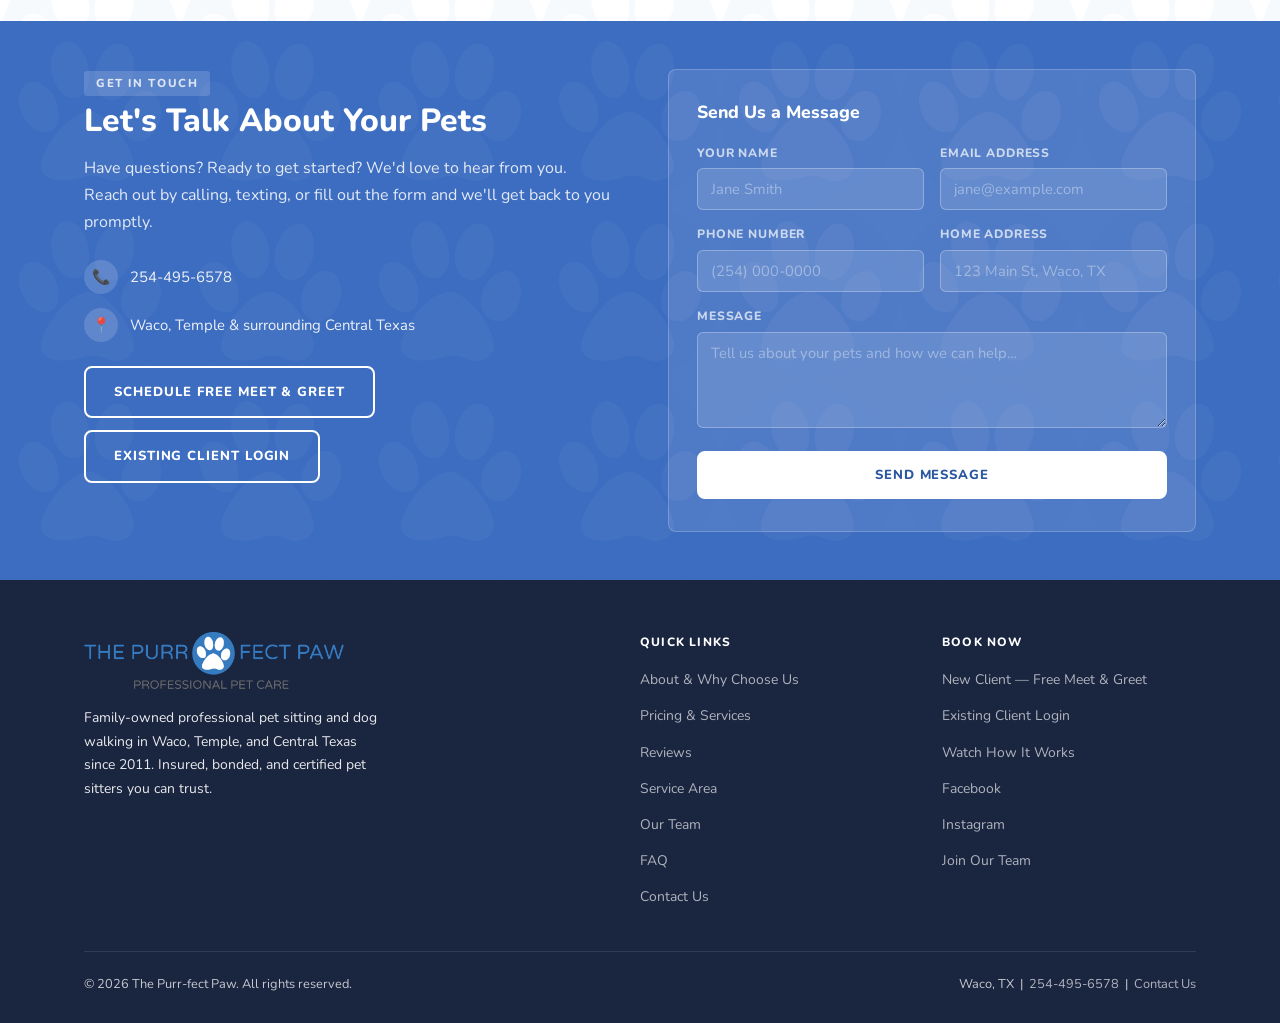
==== commit 87537f78: "Add files via upload" ====
--- a/index.html
+++ b/index.html
@@ -831,7 +831,6 @@
 
       <!-- Team Members Slider -->
       <div class="team-slider-outer">
-        <button class="gallery-arrow prev" id="team-prev-arrow" aria-label="Previous team members">&#8592;</button>
         <div class="team-slider-wrap" role="region" aria-label="Team members slider">
         <div class="team-track">
         <div class="team-card">
@@ -1008,7 +1007,6 @@
       </div>
 
       </div><!-- close team-slider-wrap -->
-        <button class="gallery-arrow next" id="team-next-arrow" aria-label="Next team members">&#8594;</button>
       </div><!-- close team-slider-outer -->
       <!-- Team Slider Dots -->
       <div class="slider-controls" role="group" aria-label="Team slider controls">
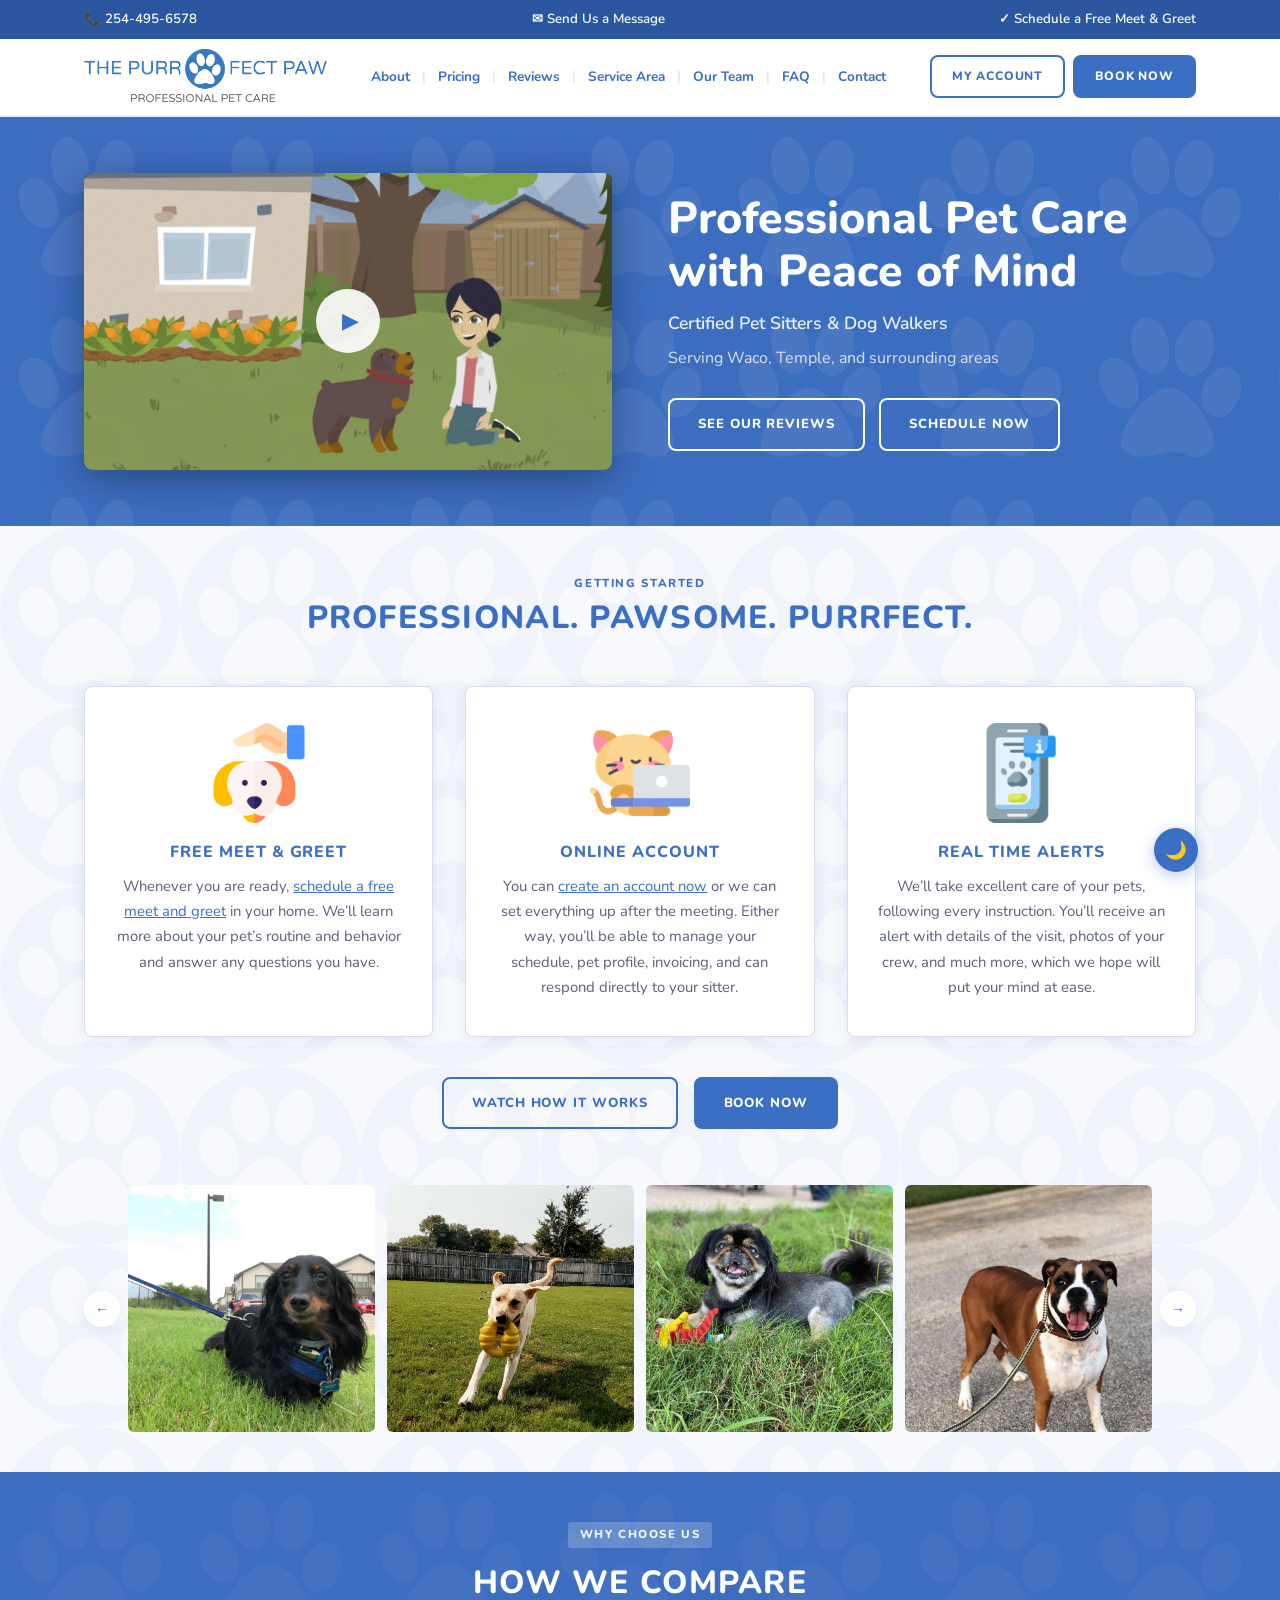
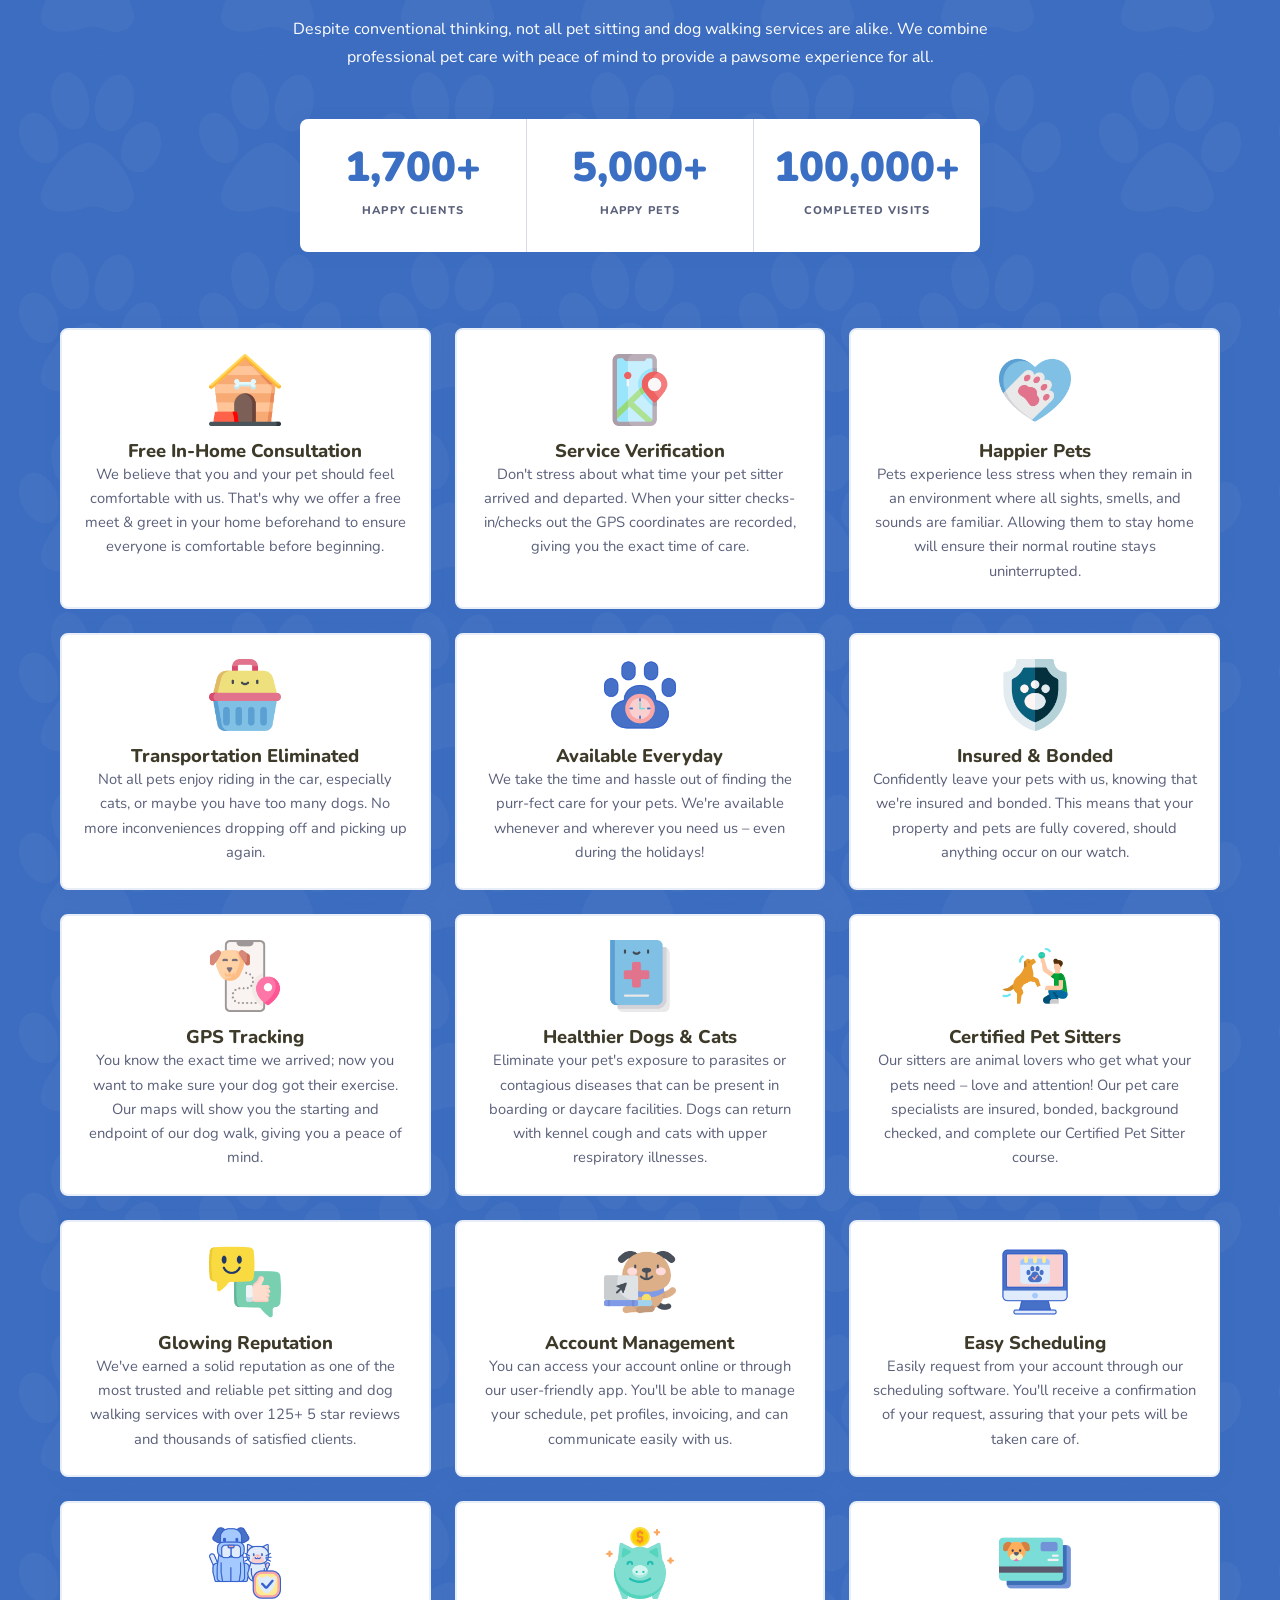
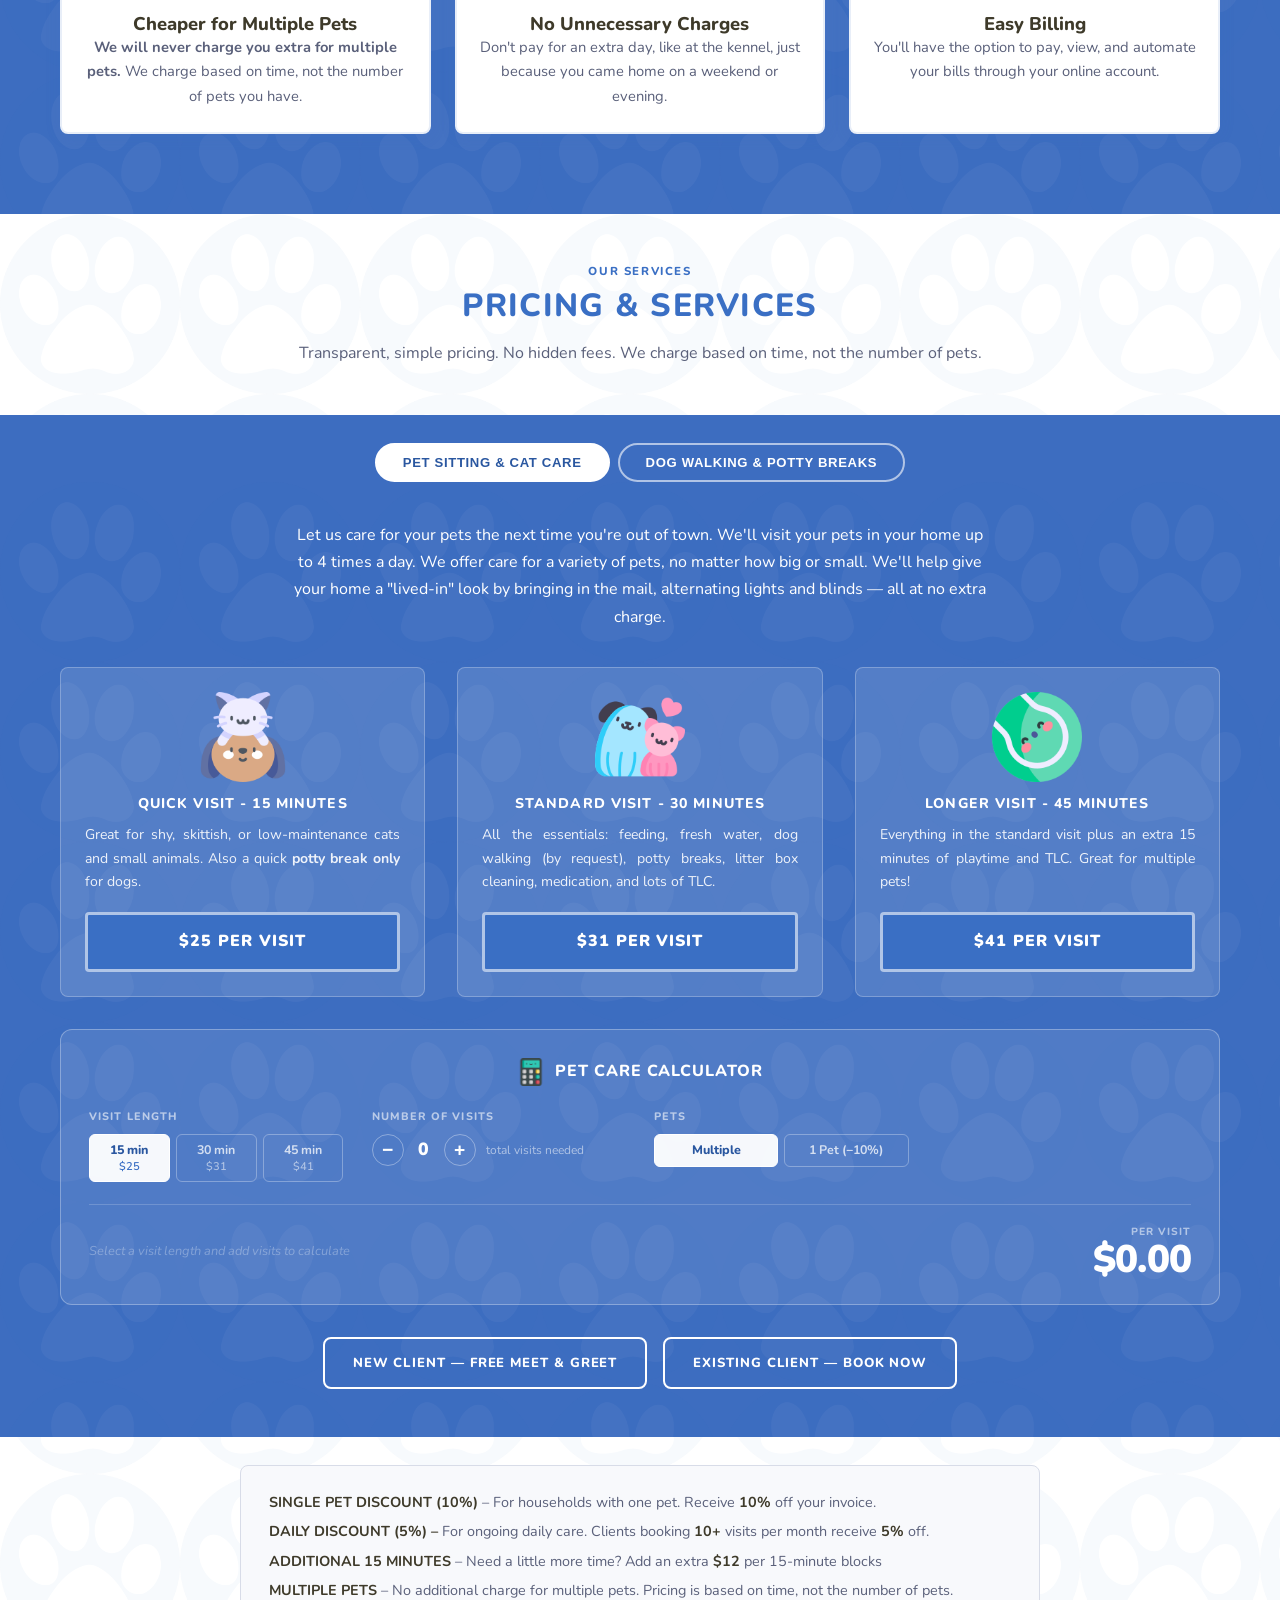
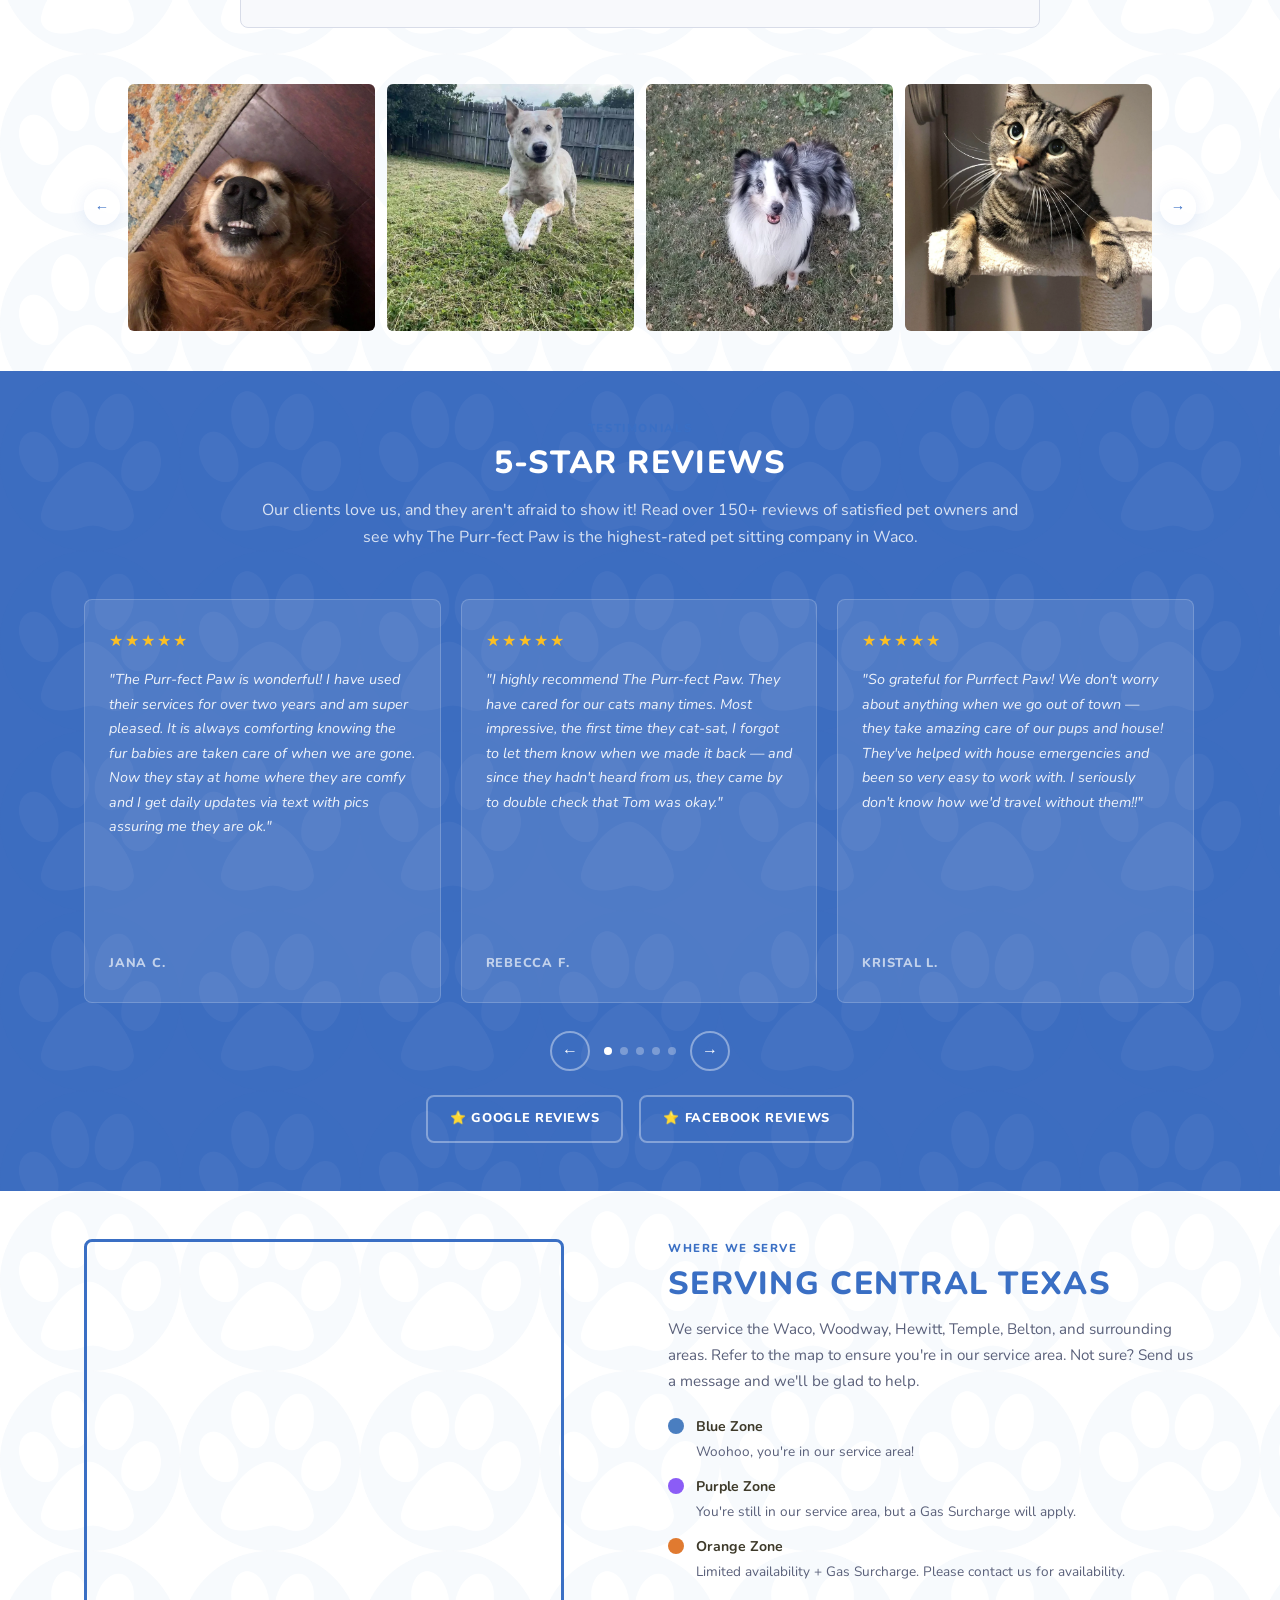
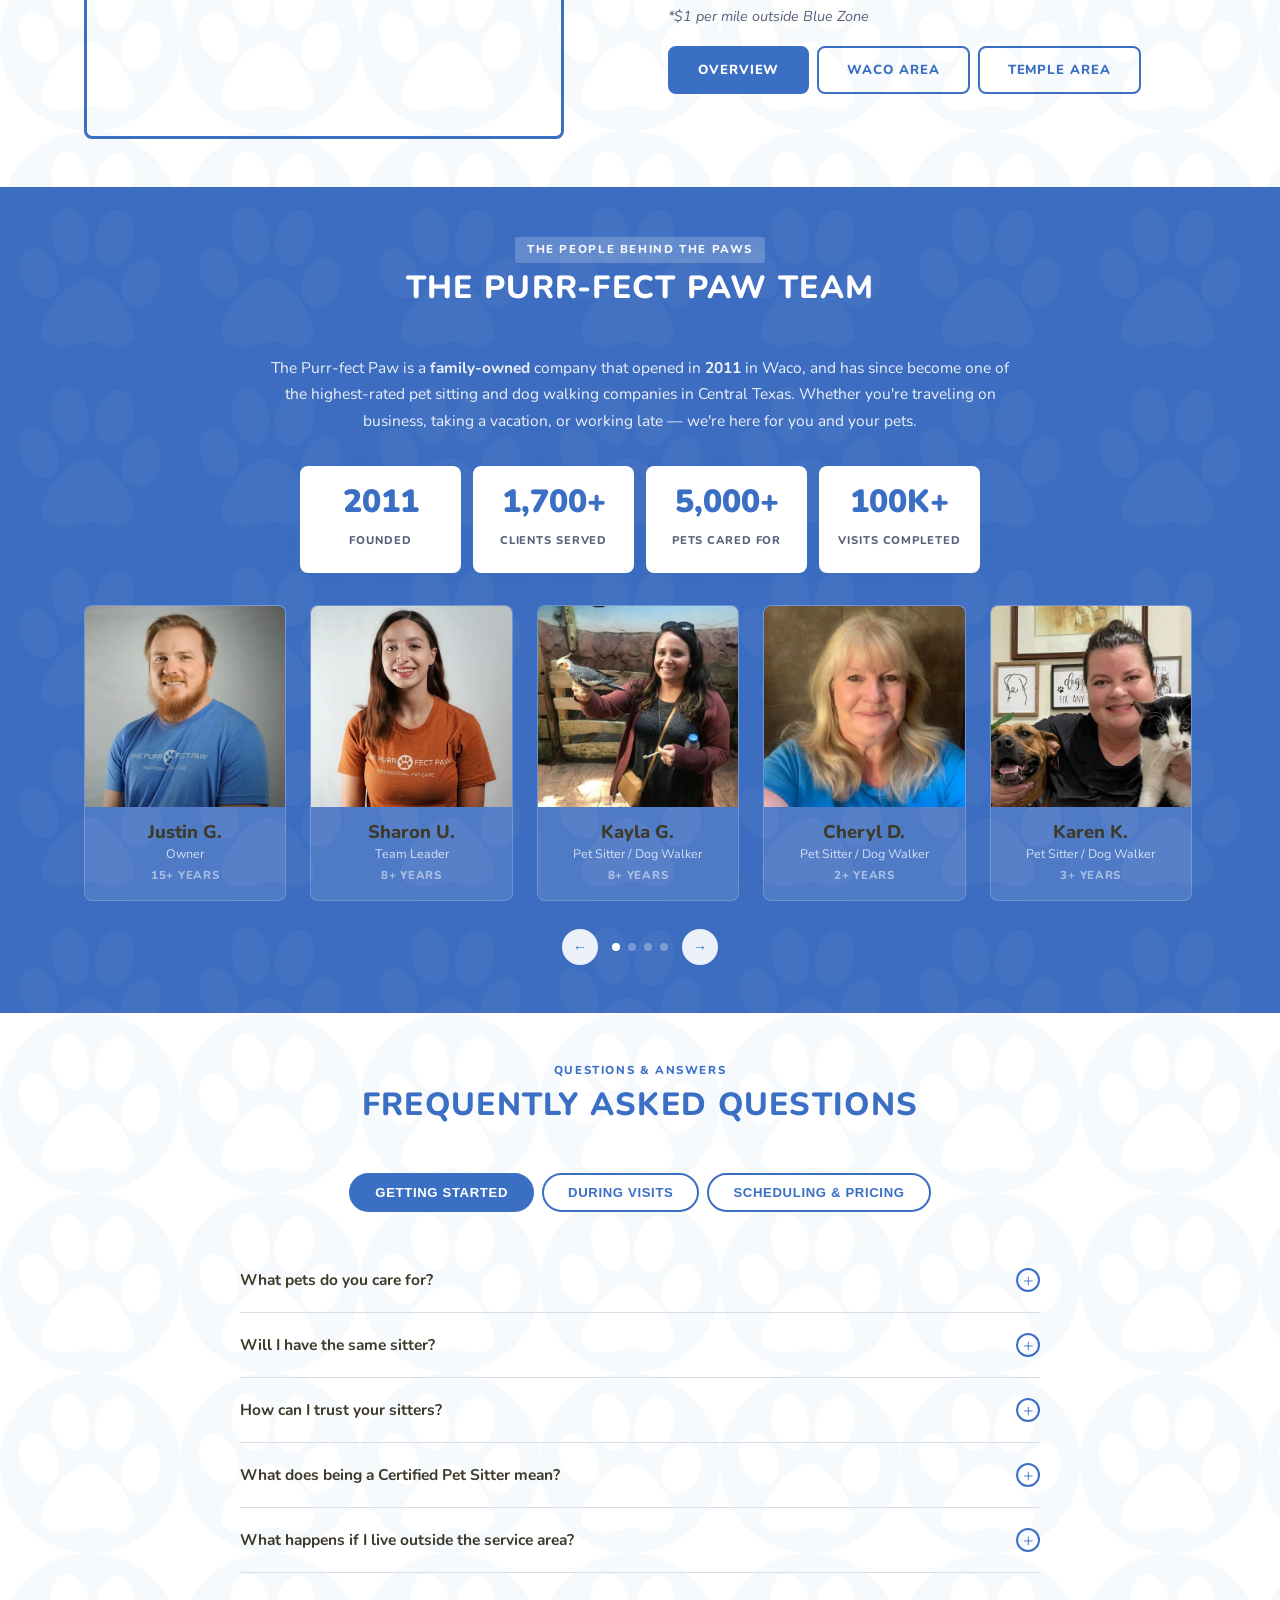
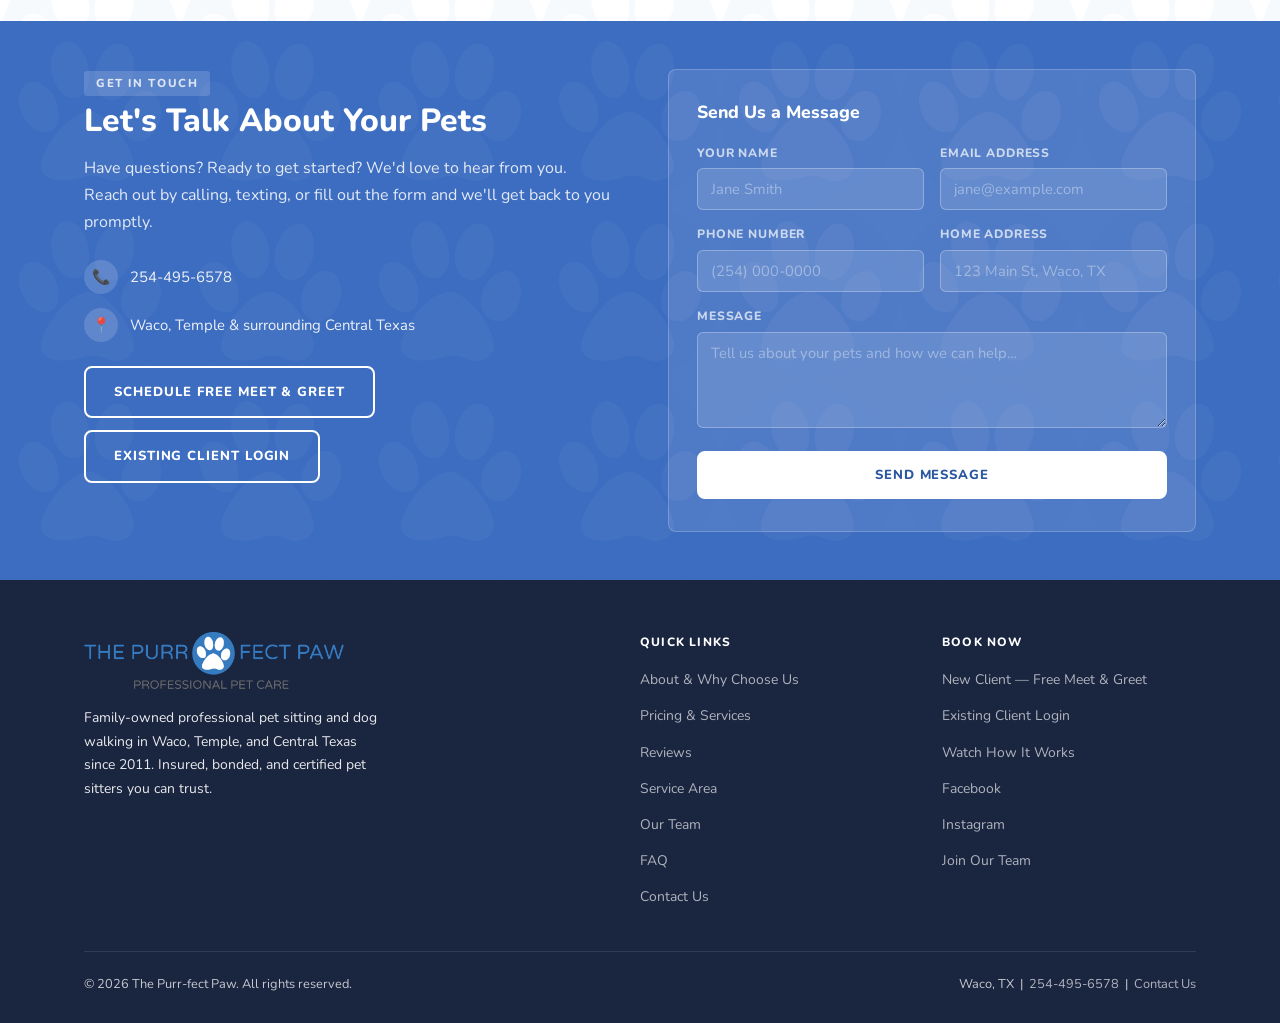
==== commit 3cdb843f: "Add files via upload" ====
--- a/index.html
+++ b/index.html
@@ -843,16 +843,7 @@
             <p class="team-years">15+ Years</p>
           </div>
         </div>
-        <div class="team-card">
-          <div class="team-photo-wrap">
-            <img src="assets/images/member-2.webp" alt="Tiffany M. Manager" loading="lazy">
-          </div>
-          <div class="team-card-info">
-            <h3>Tiffany M.</h3>
-            <p class="team-role">Manager</p>
-            <p class="team-years">10+ Years</p>
-          </div>
-        </div>
+
         <div class="team-card">
           <div class="team-photo-wrap">
             <img src="assets/images/member-3.webp" alt="Sharon U. Team Leader" loading="lazy">
--- a/css/styles.css
+++ b/css/styles.css
@@ -740,7 +740,7 @@
 }
 @media (max-width: 900px) { .team-card { flex: 0 0 calc(33.333% - 16px); min-width: calc(33.333% - 16px); } }
 @media (max-width: 640px) { .team-card { flex: 0 0 calc(50% - 12px); min-width: calc(50% - 12px); } }
-@media (max-width: 400px) { .team-card { flex: 0 0 calc(80% - 12px); min-width: calc(80% - 12px); } }
+@media (max-width: 400px) { .team-card { flex: 0 0 calc(50% - 12px); min-width: calc(50% - 12px); } }
 .team-card {
   text-align: center;
   background: rgba(255,255,255,0.1);
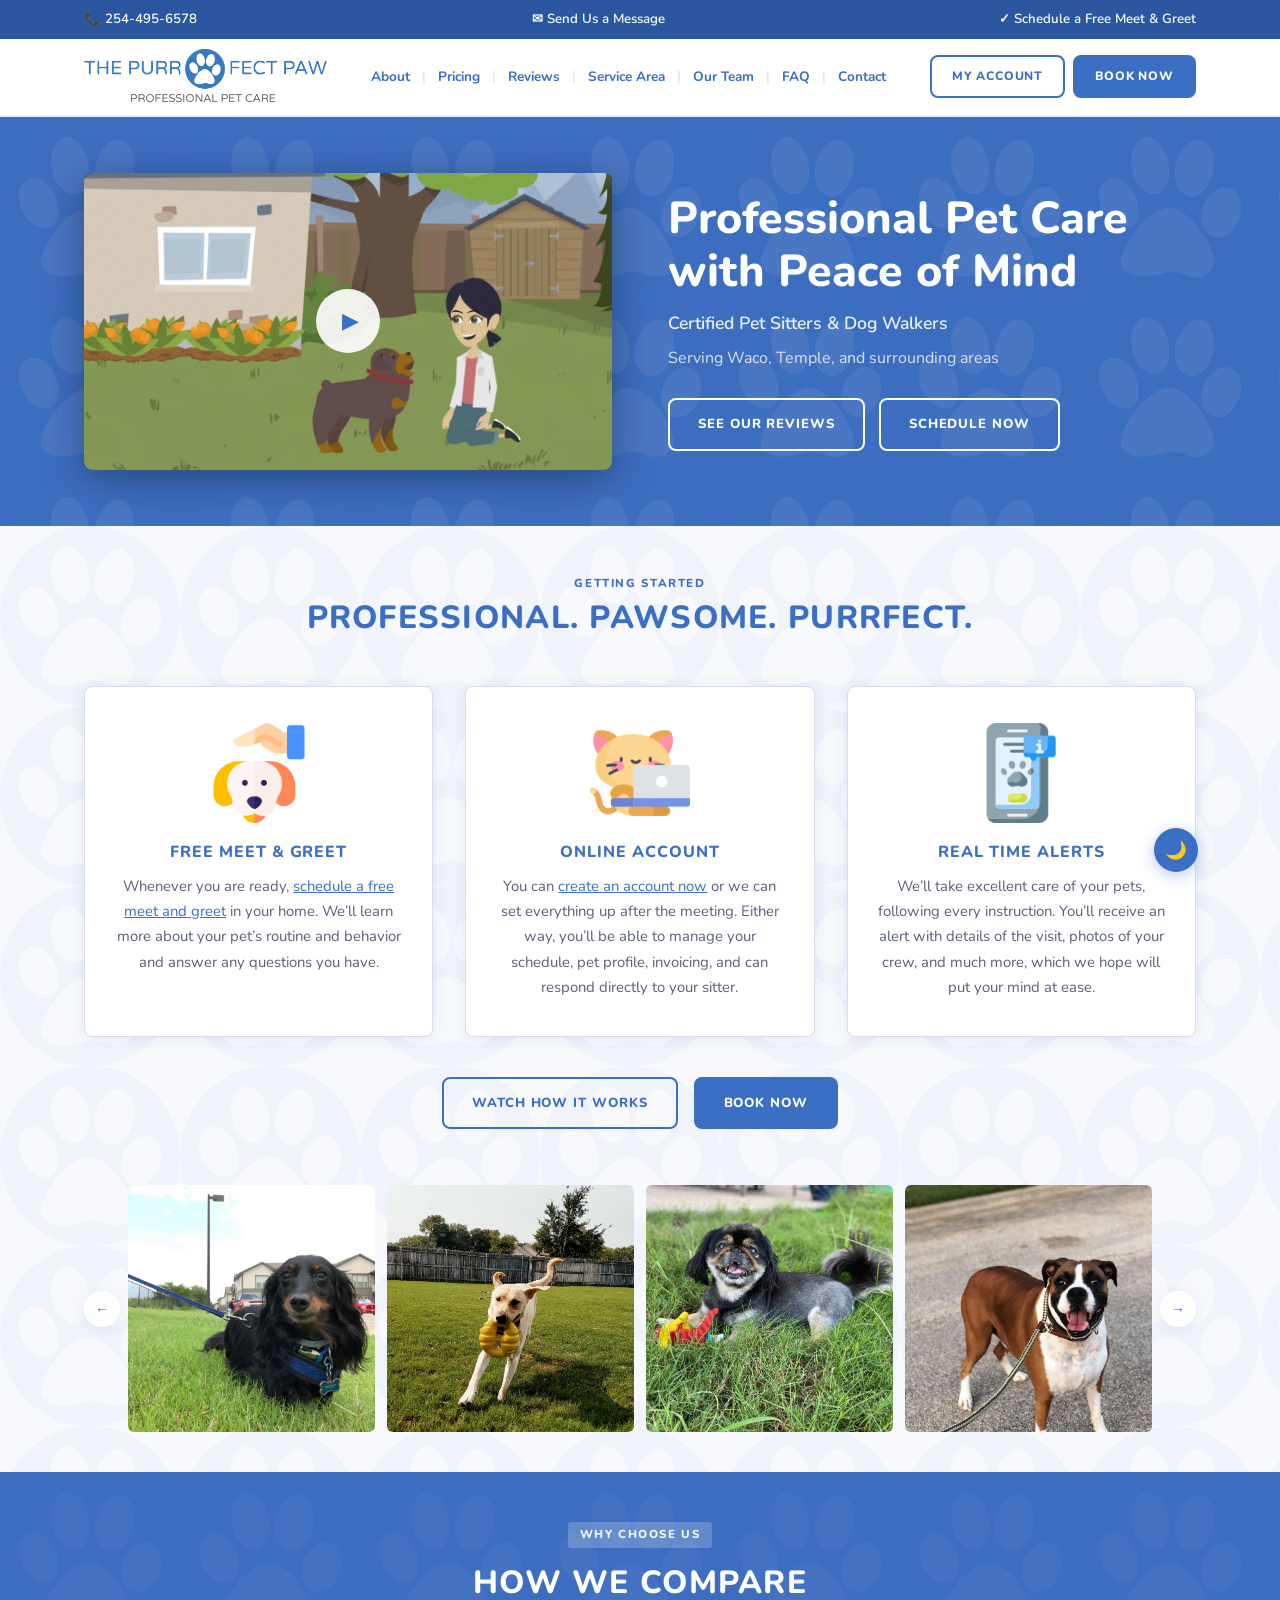
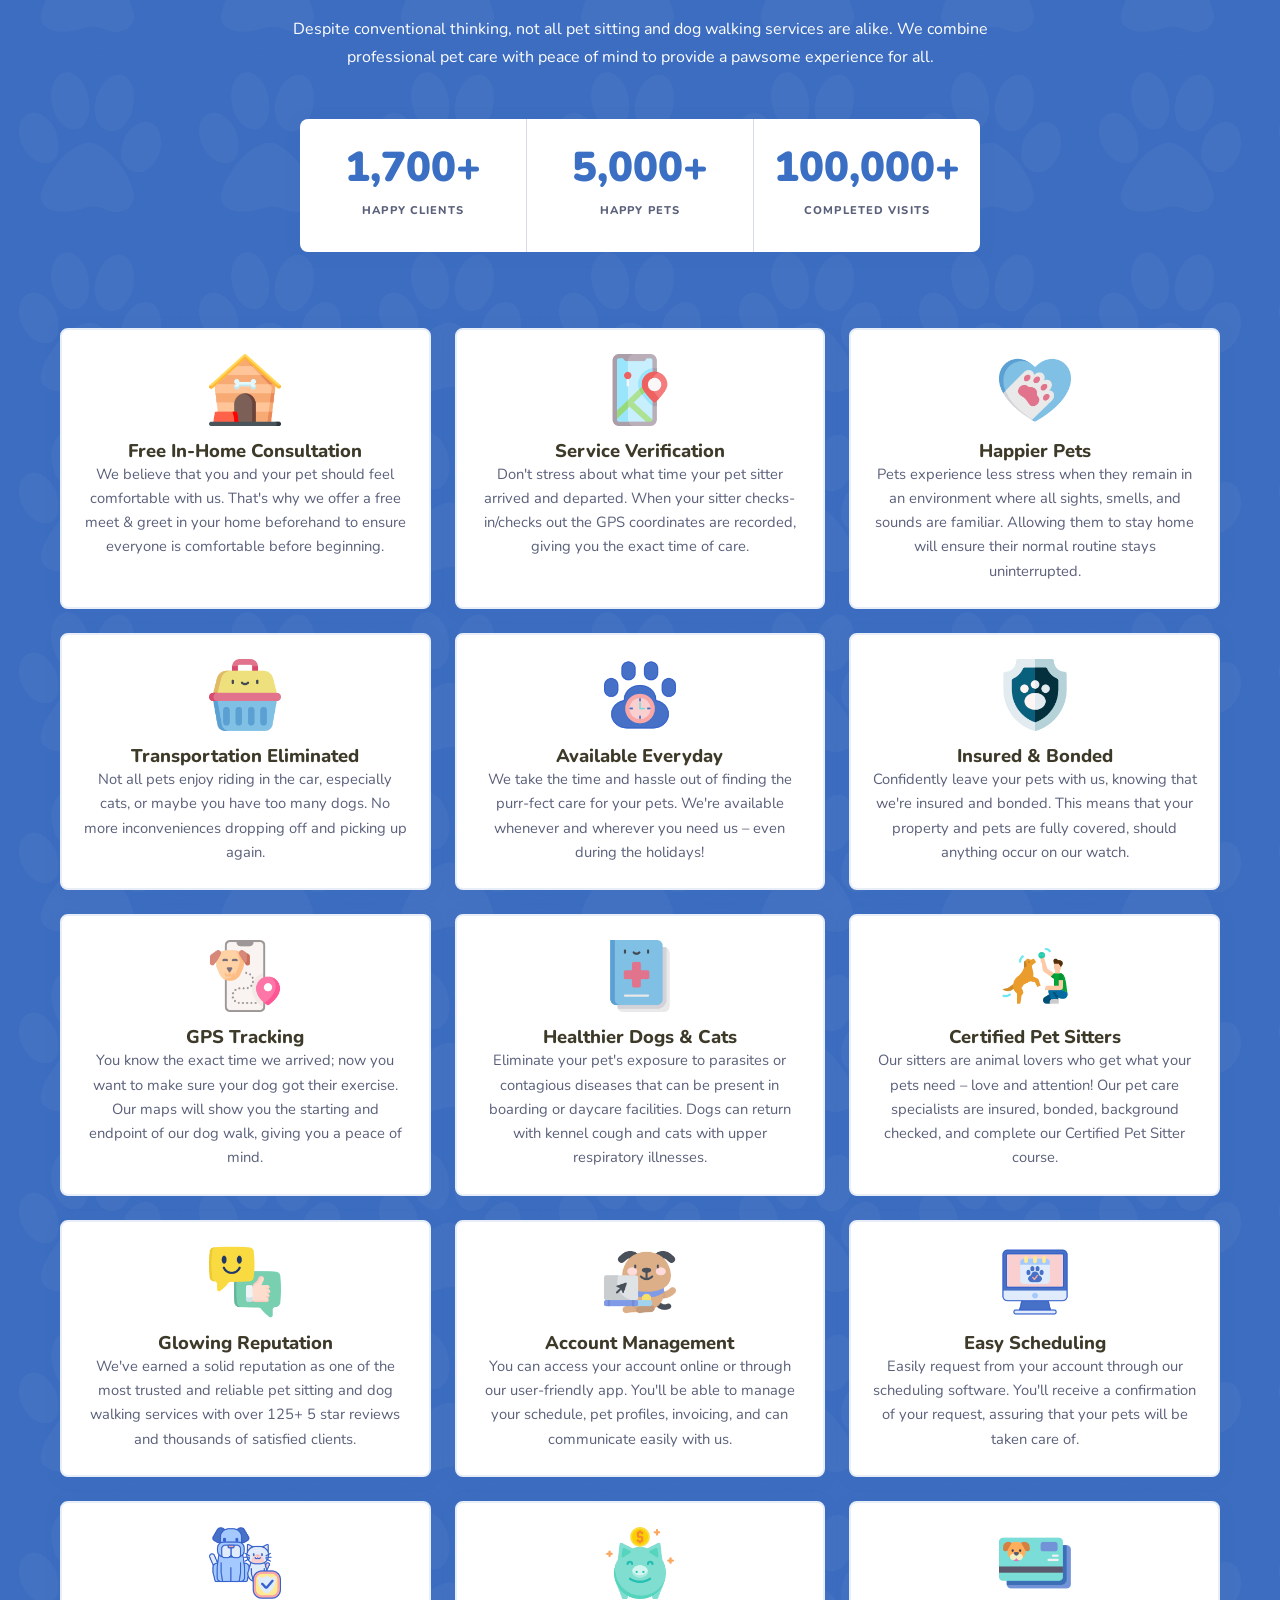
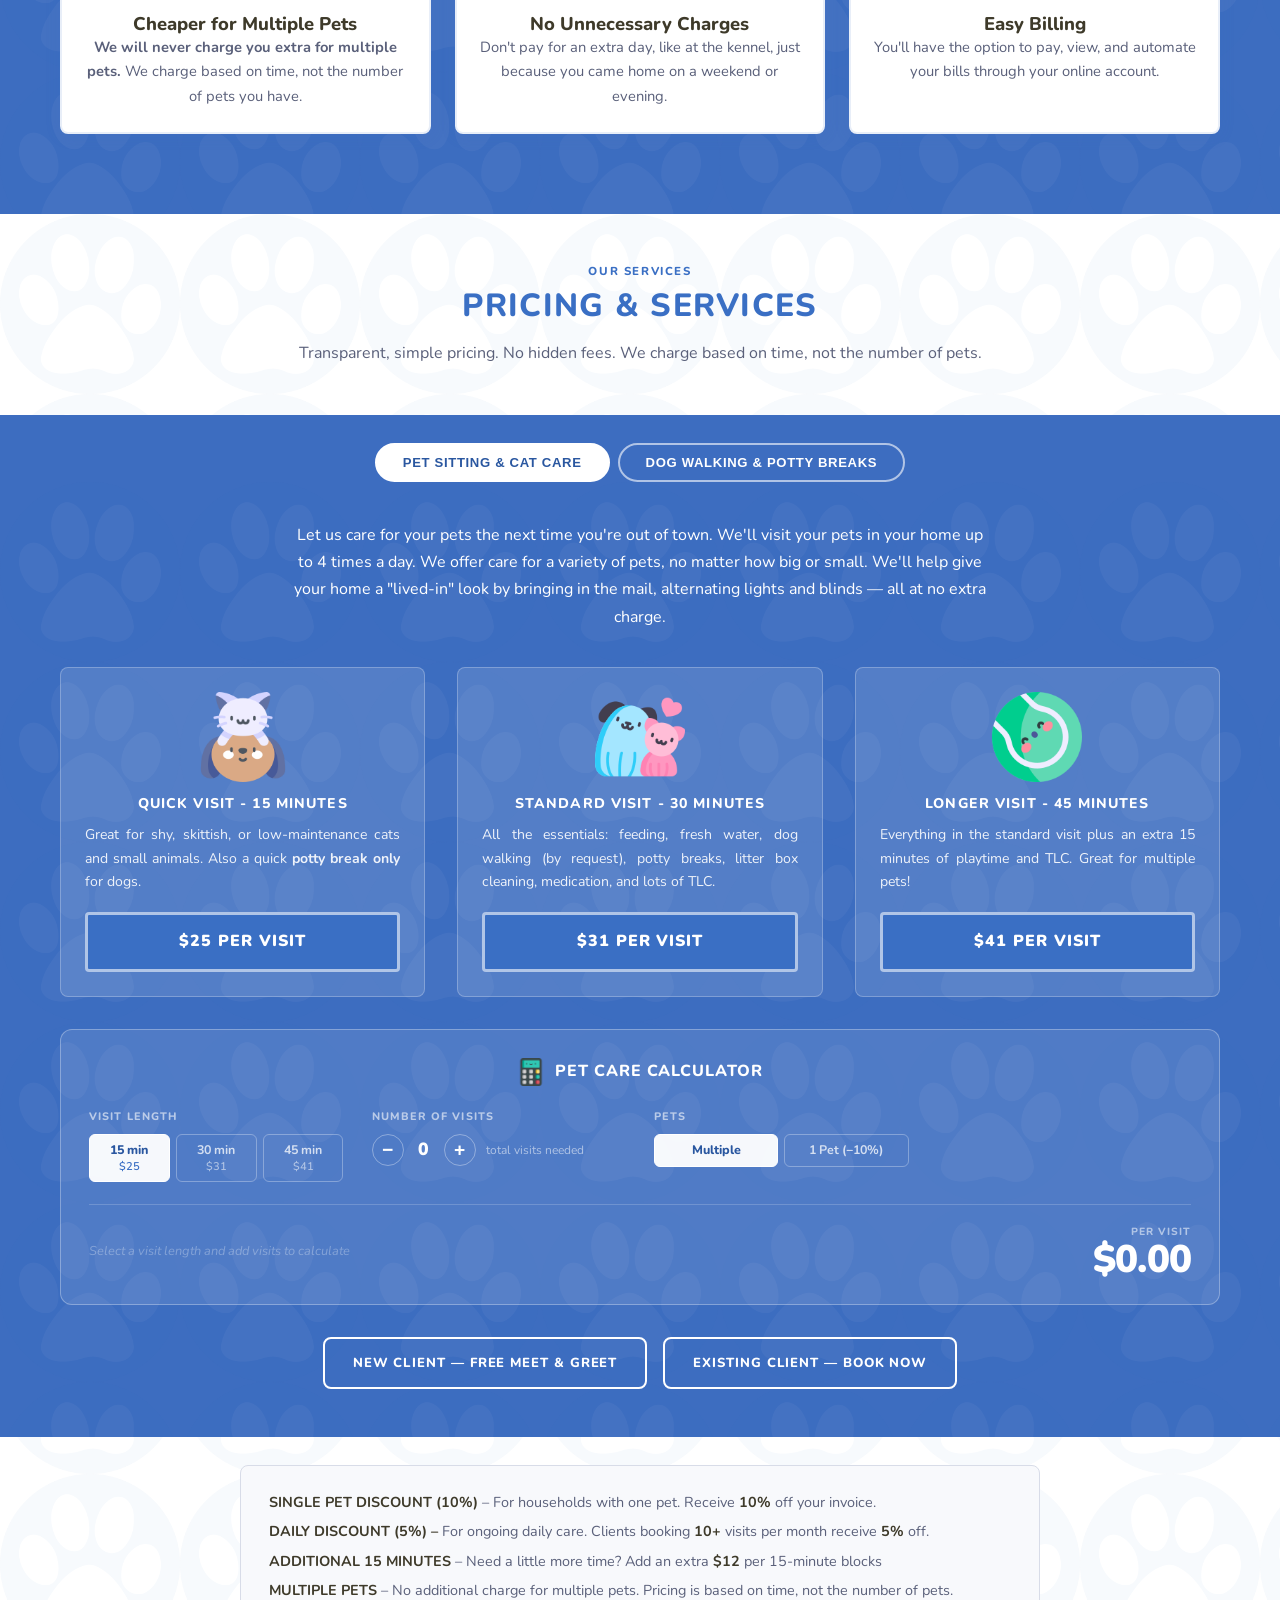
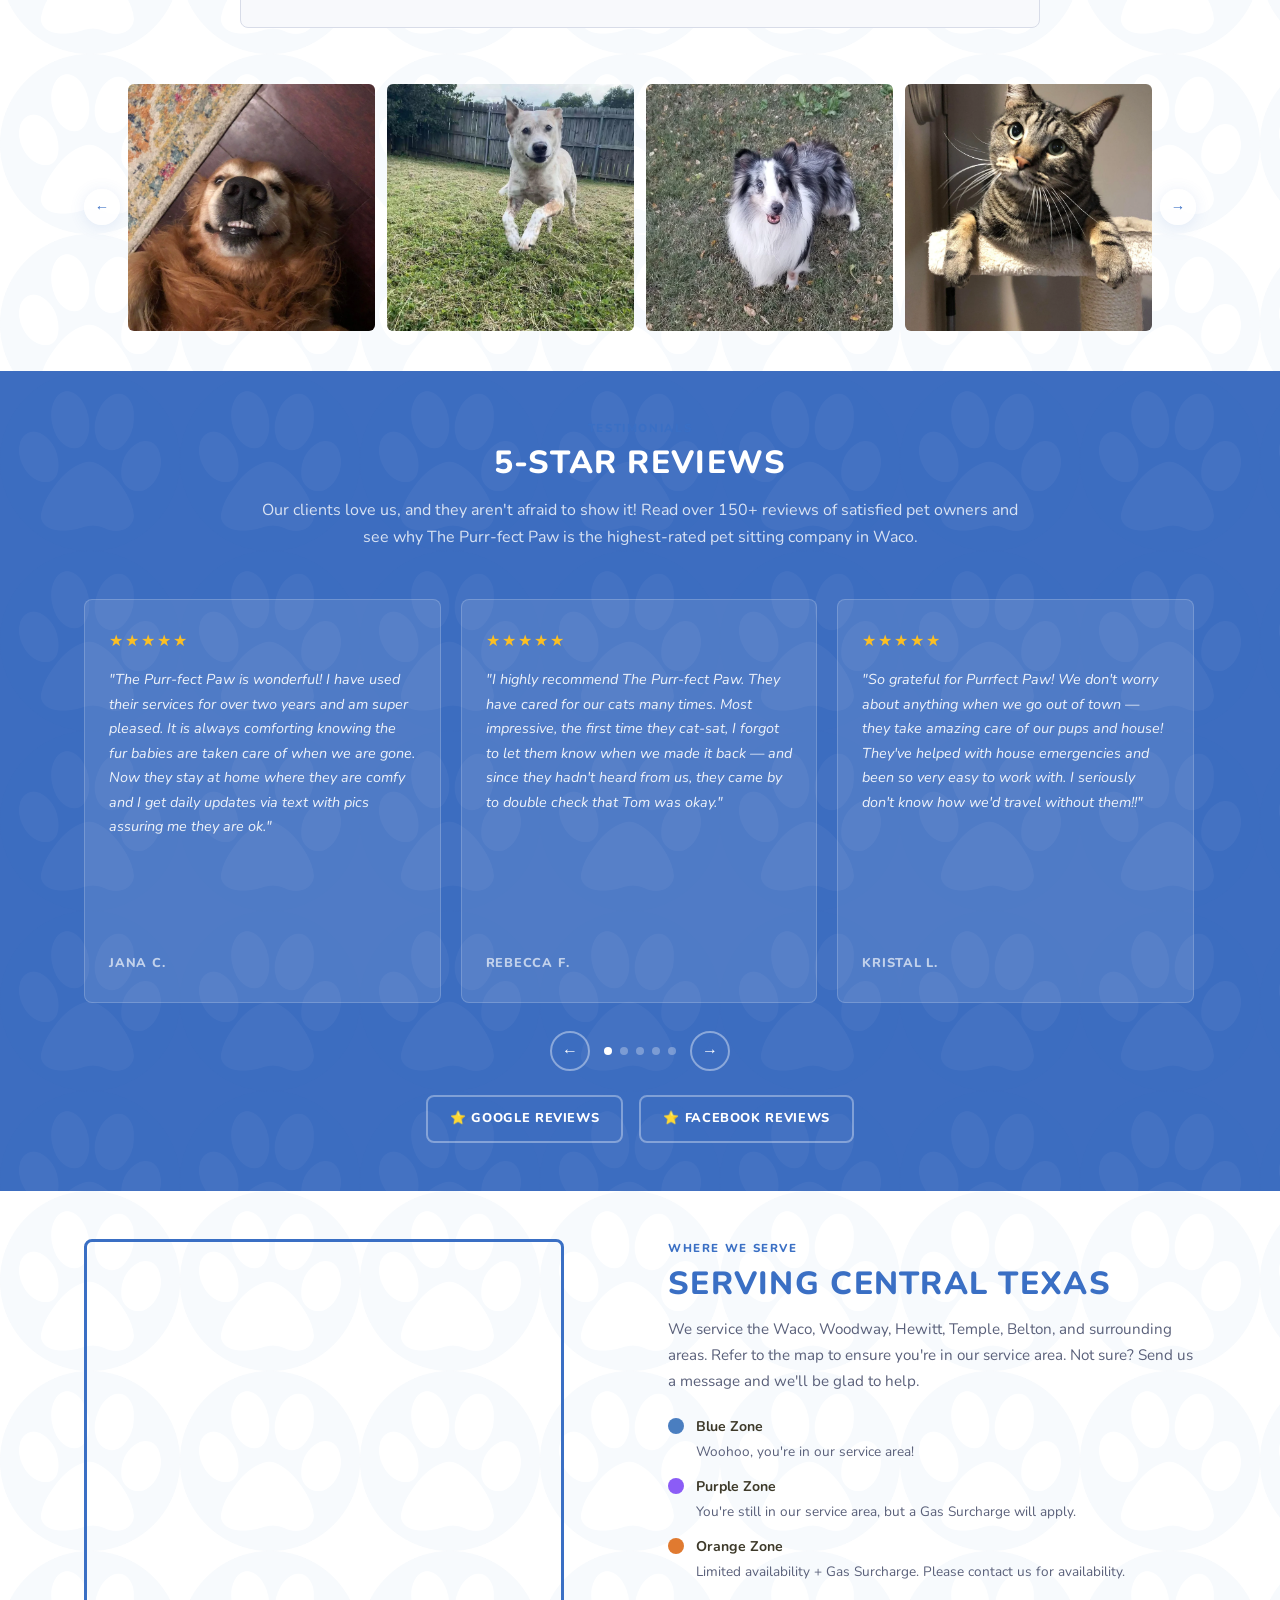
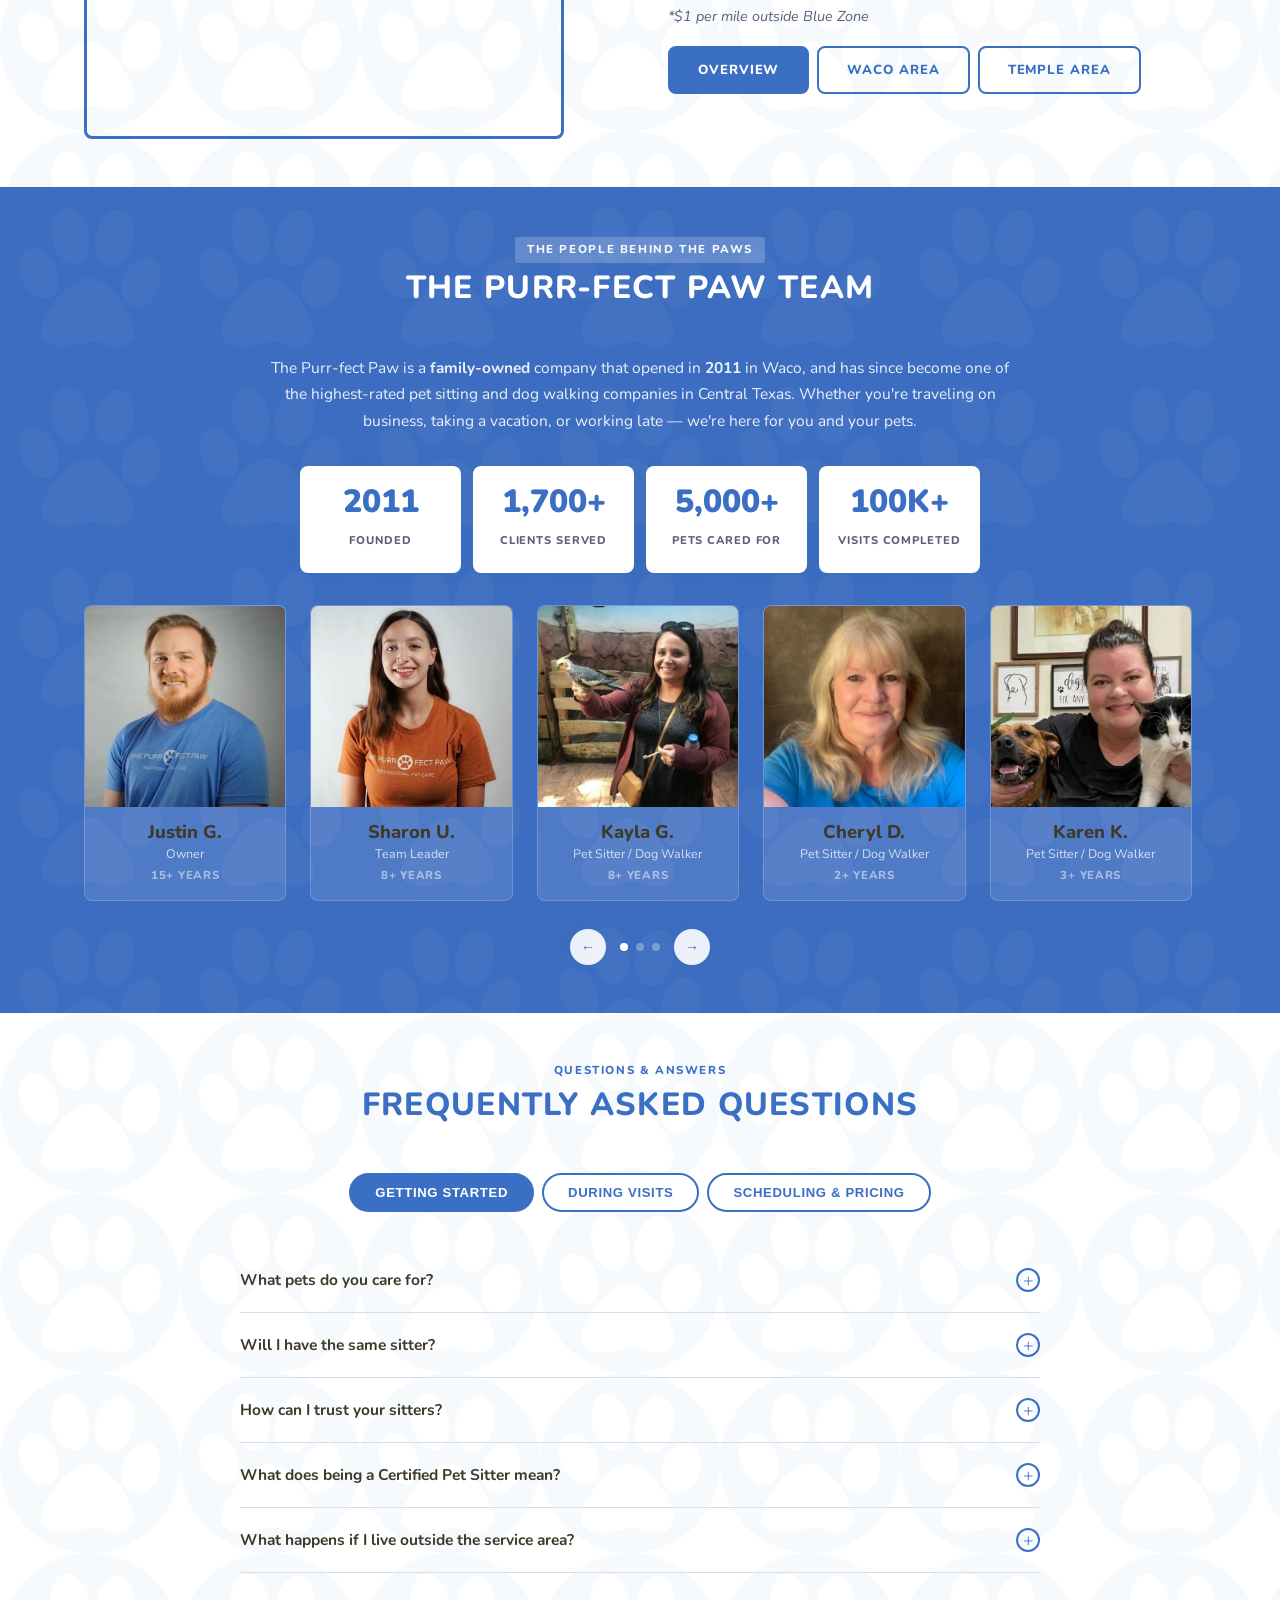
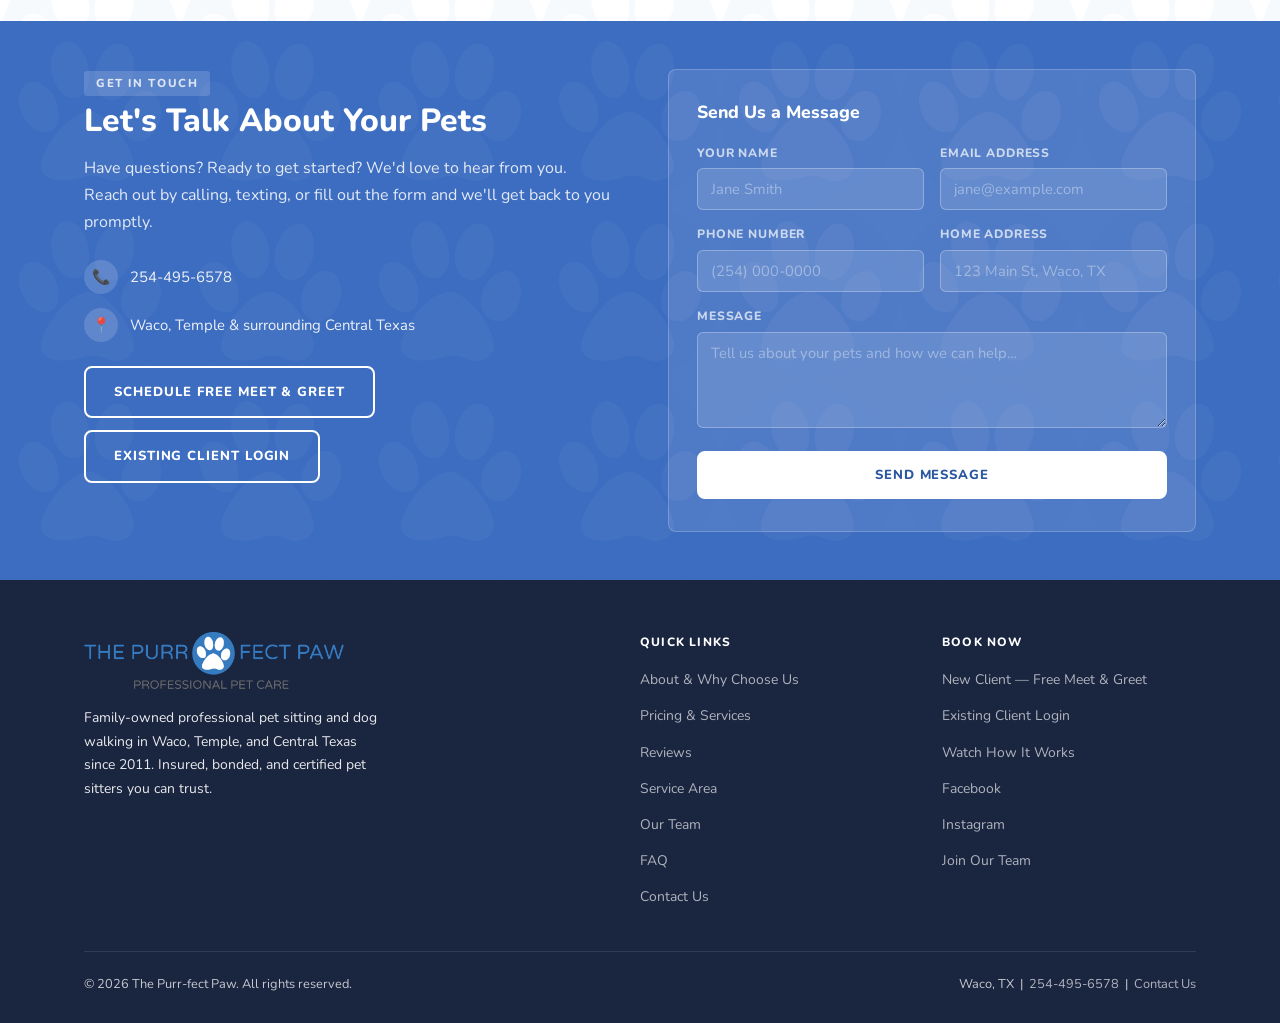
==== commit 8a0ee7b3: "Add files via upload" ====
--- a/index.html
+++ b/index.html
@@ -985,16 +985,6 @@
             <p class="team-years">1+ Years</p>
           </div>
         </div>
-                        <div class="team-card">
-          <div class="team-photo-wrap">
-            <img src="assets/images/member-19.webp" alt="Holly P. Pet Sitter and Dog Walker" loading="lazy">
-          </div>
-          <div class="team-card-info">
-            <h3>Alyssa S.</h3>
-            <p class="team-role">Pet Sitter / Dog Walker</p>
-            <p class="team-years">3 Months+</p>
-          </div>
-        </div>
       </div>
 
       </div><!-- close team-slider-wrap -->
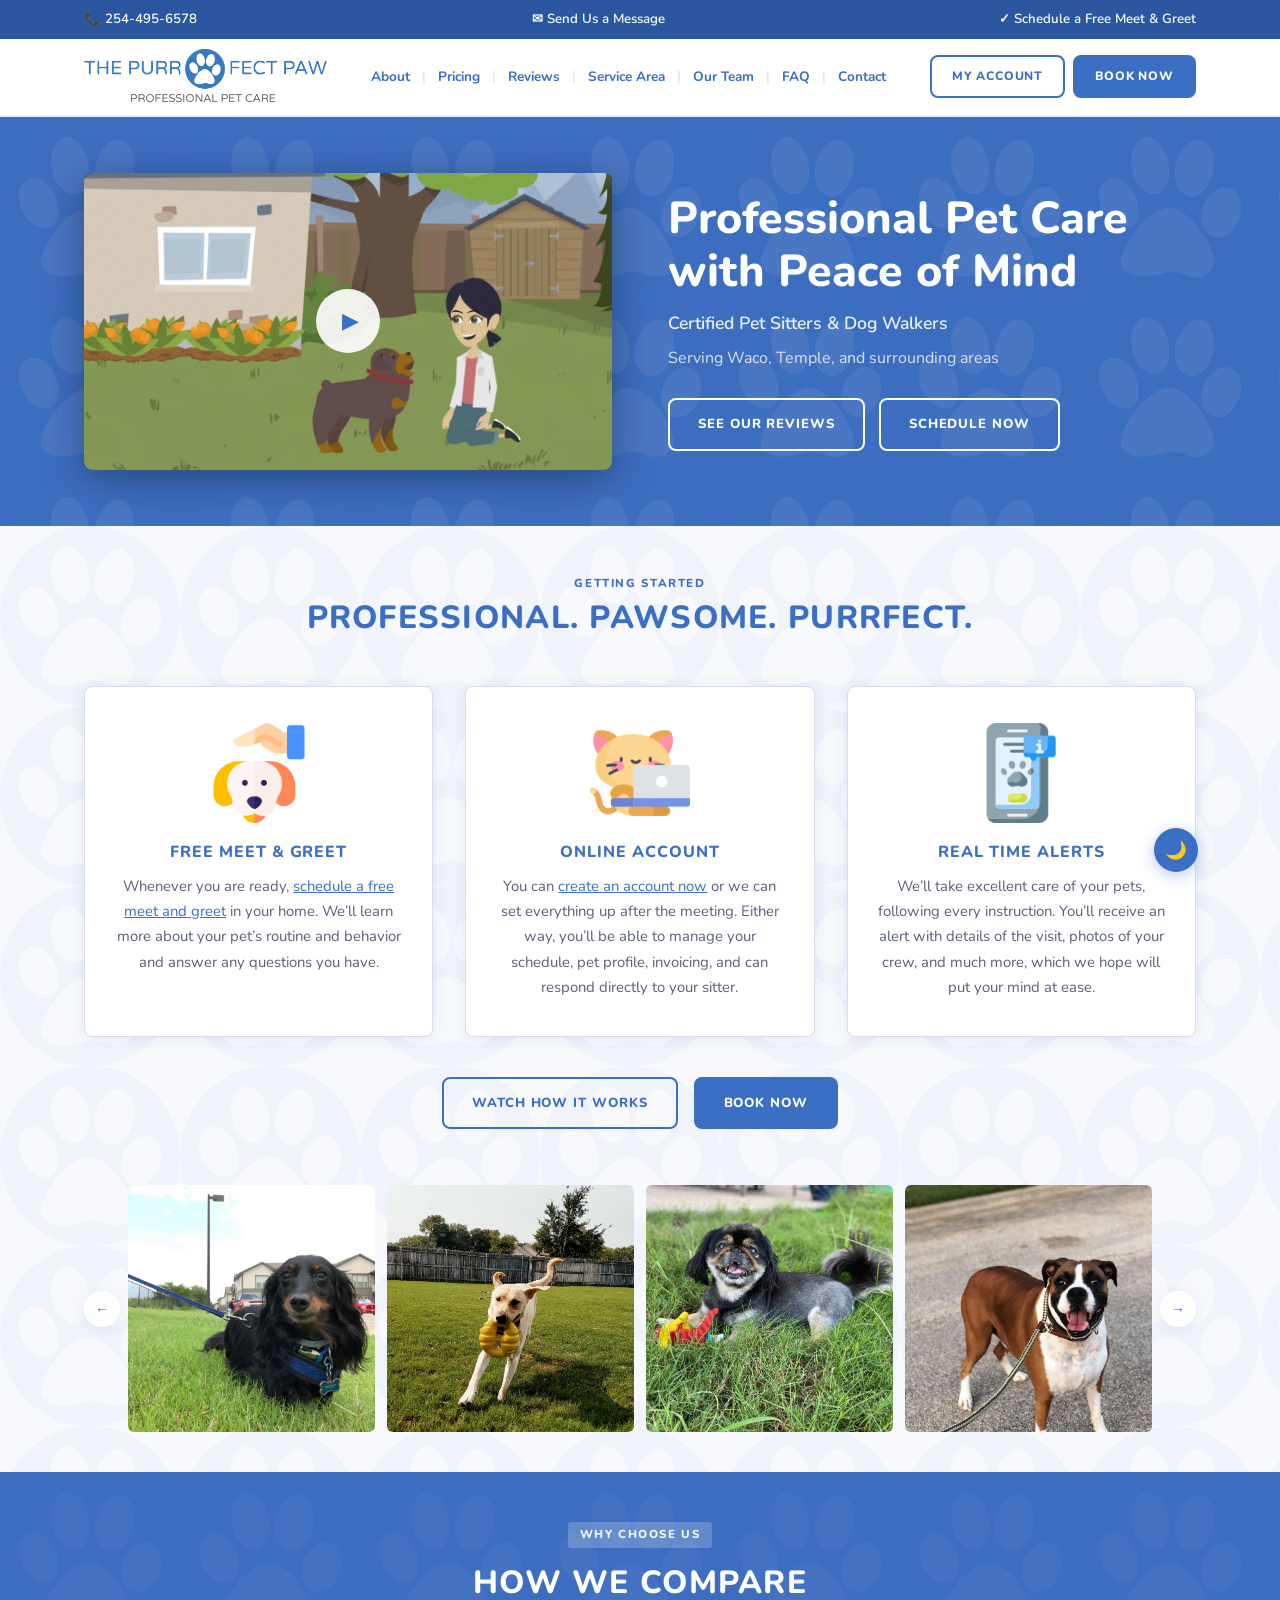
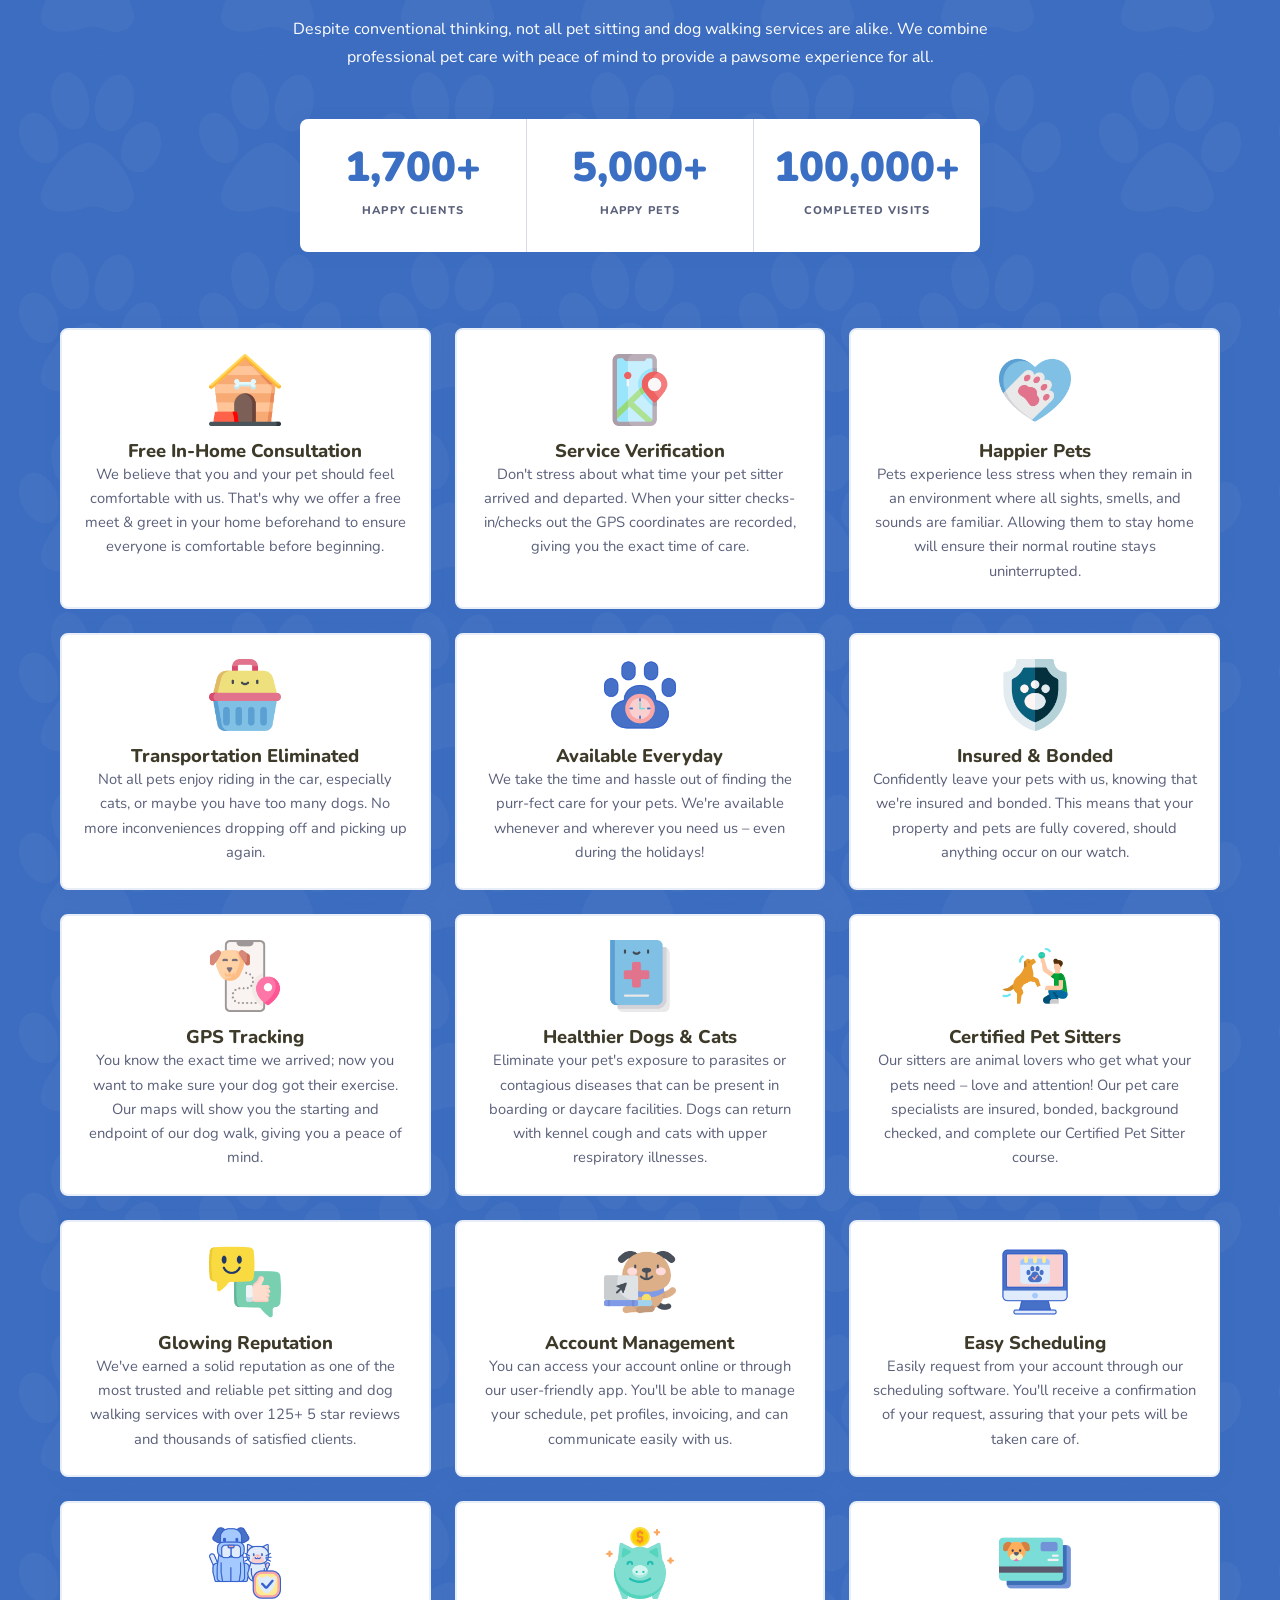
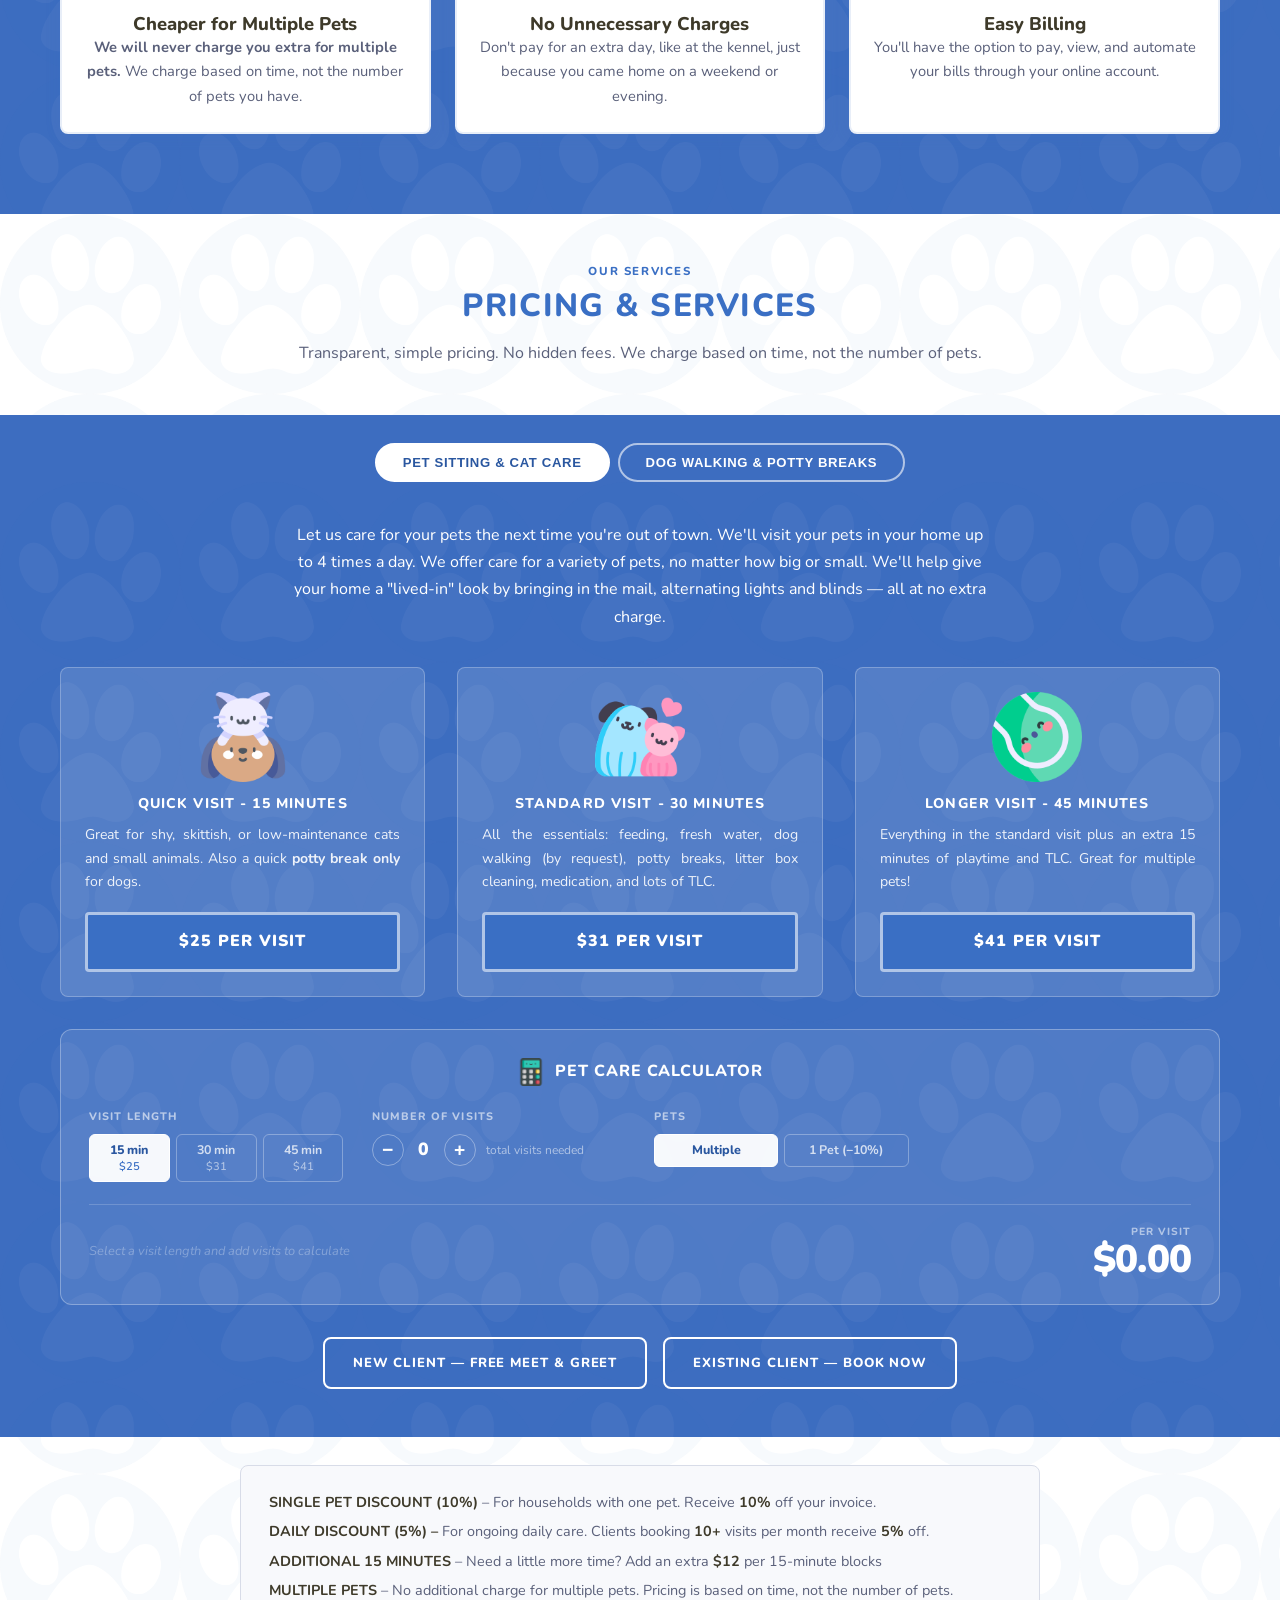
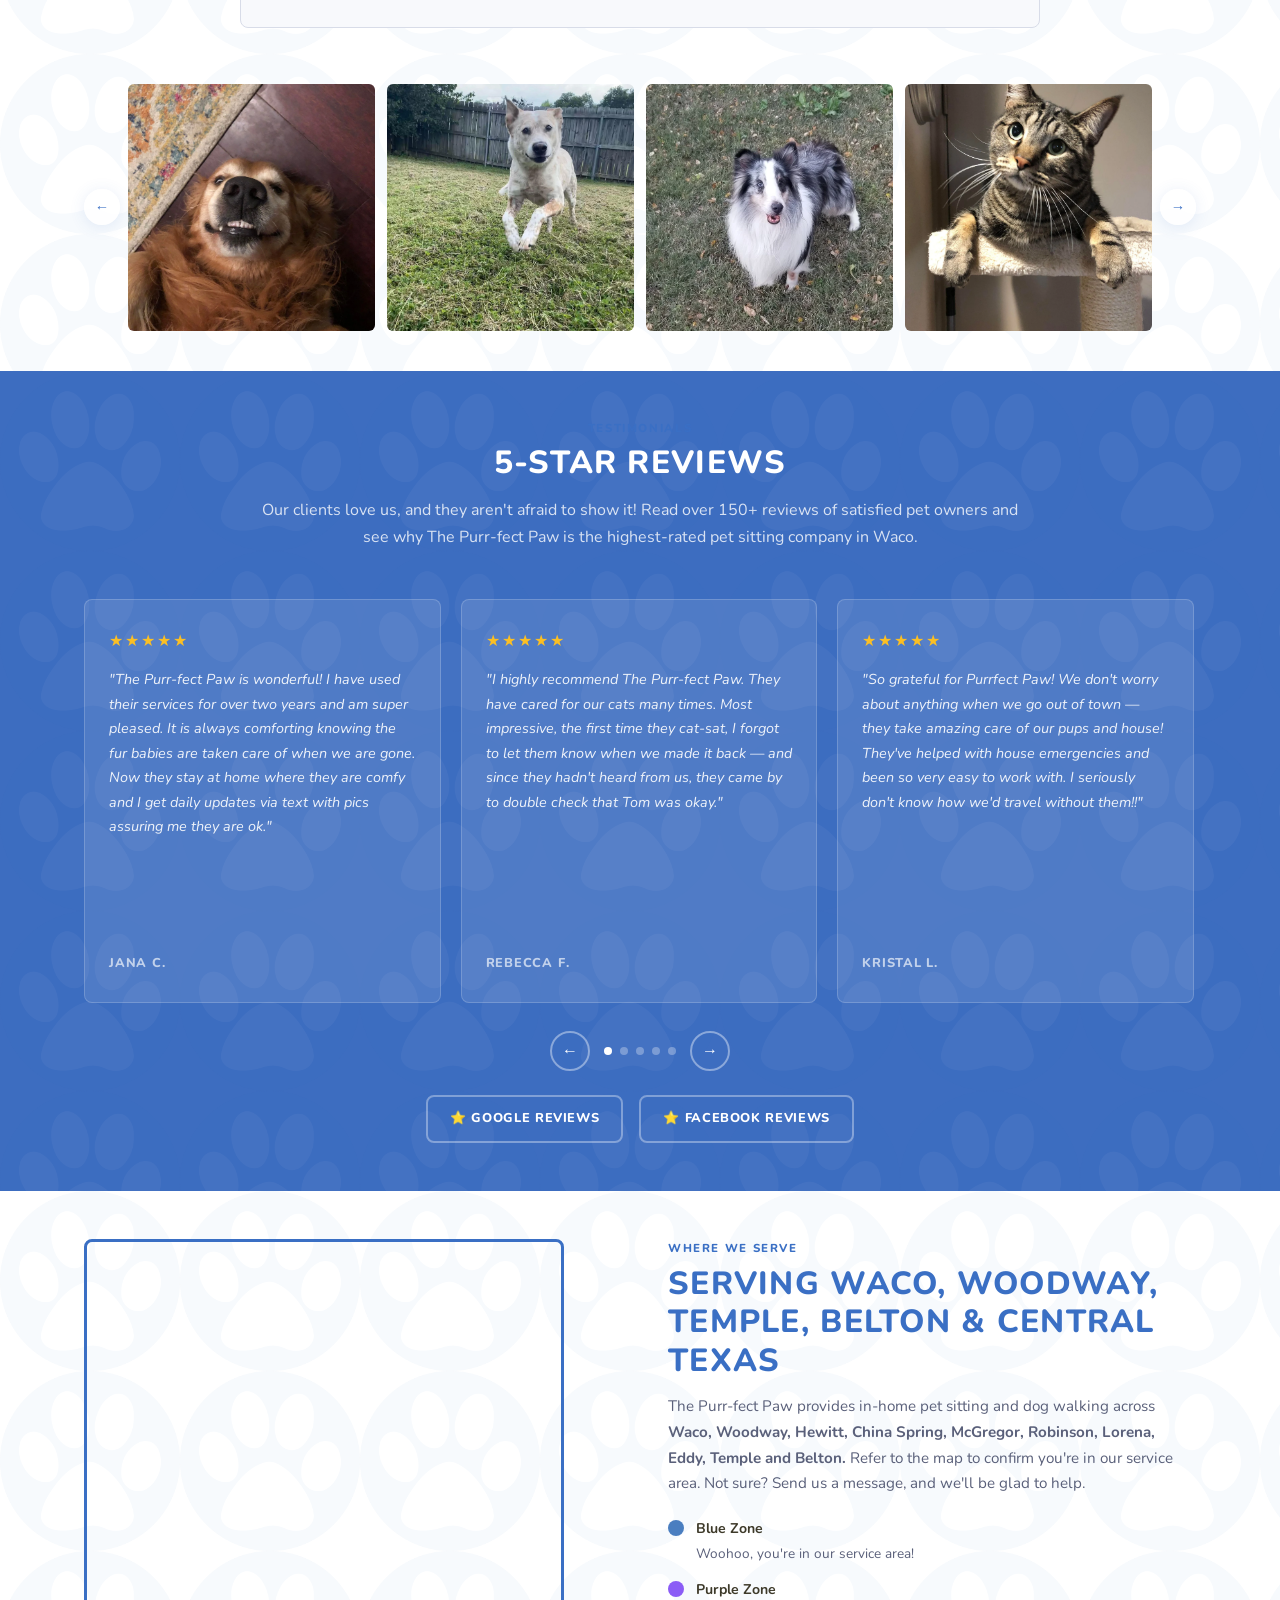
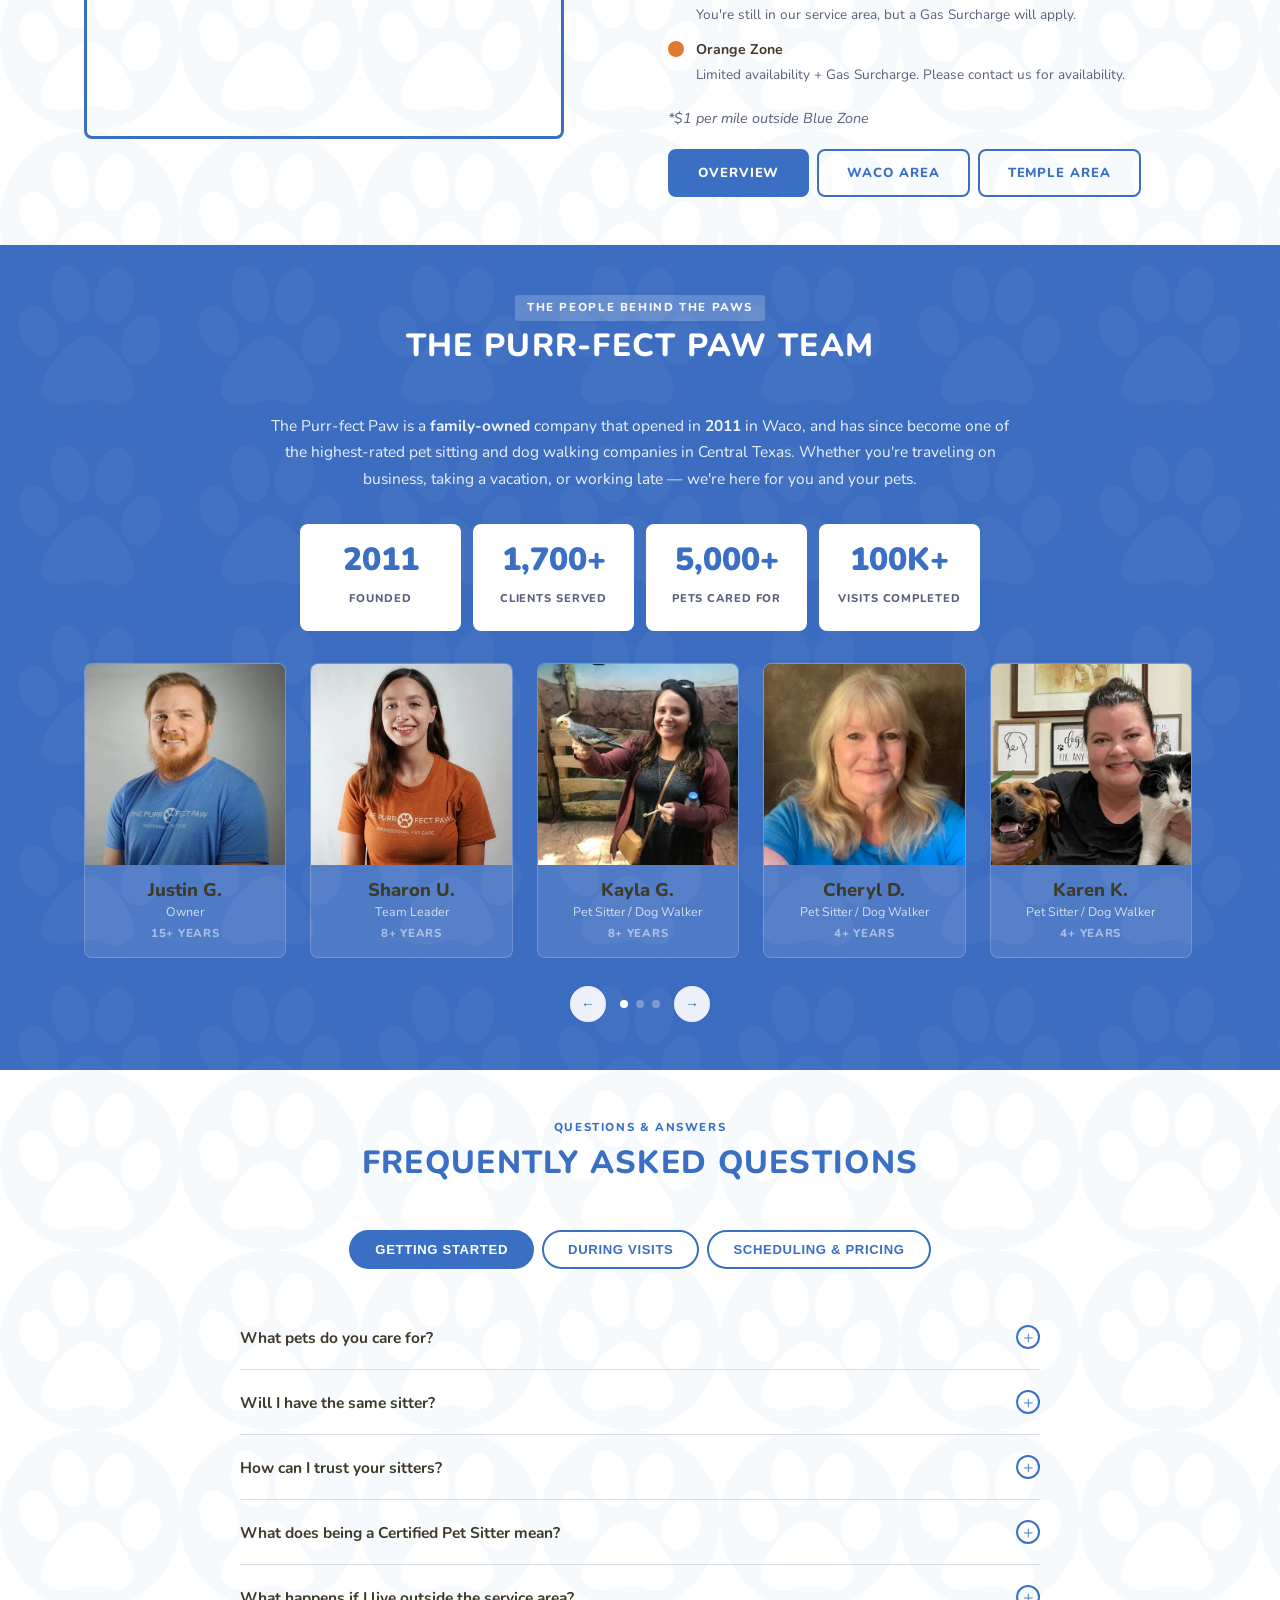
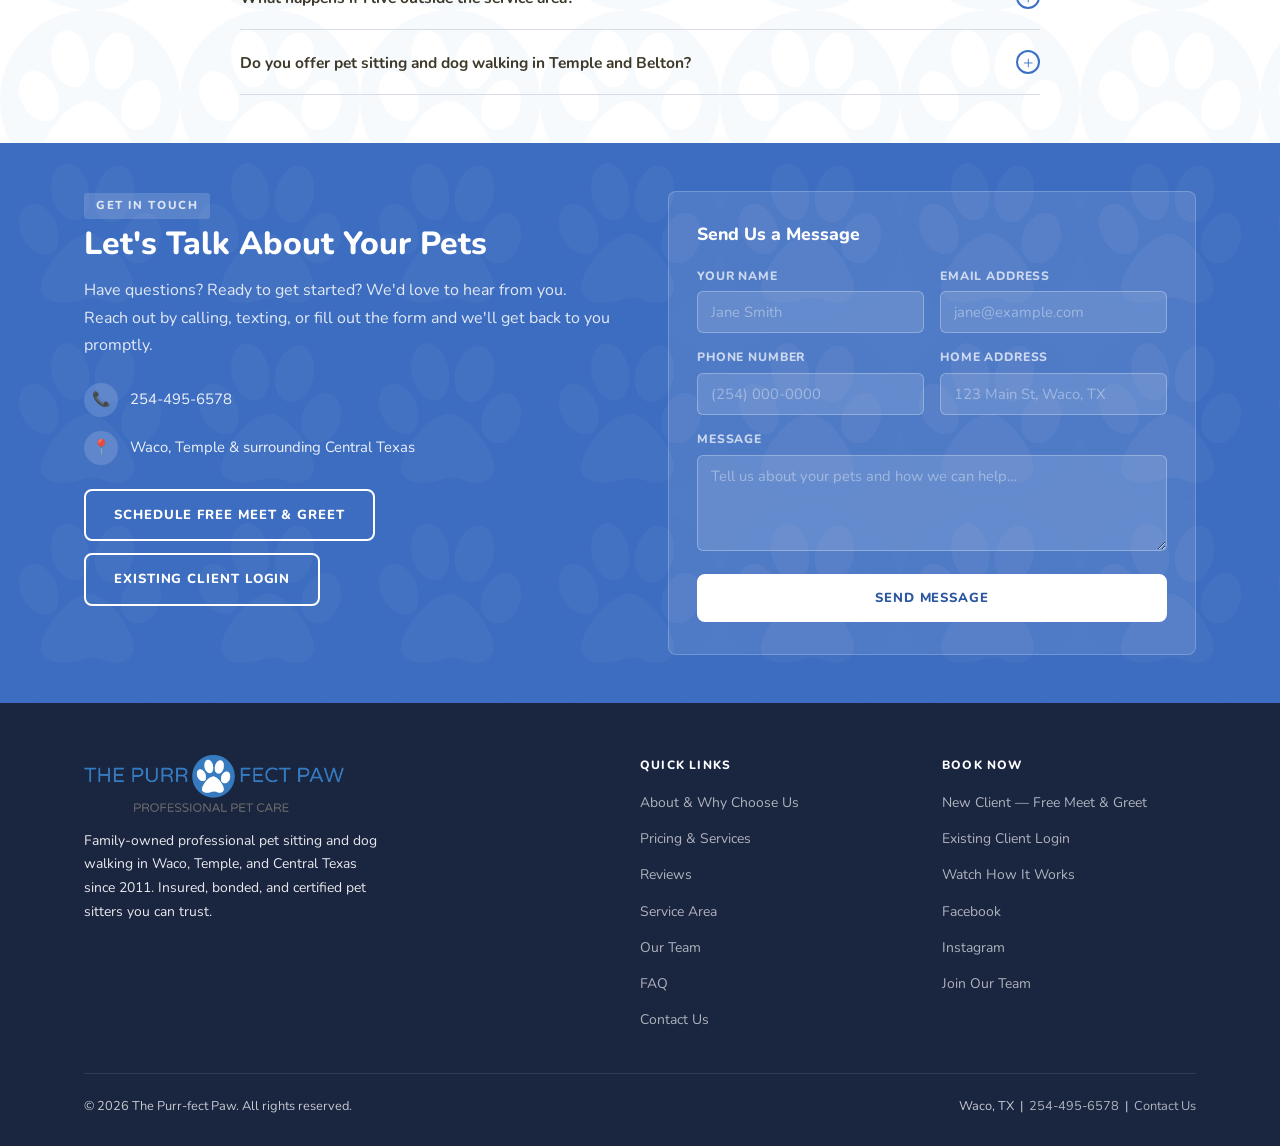
==== commit de0adde0: "Add files via upload" ====
--- a/index.html
+++ b/index.html
@@ -7,7 +7,7 @@
   <!-- =====================================================
        SEO — Primary Meta Tags
        ===================================================== -->
-  <title>Pet Sitting &amp; Dog Walking | Family-Owned | The Purr-fect Paw | Waco, TX</title>
+  <title>Pet Sitting &amp; Dog Walking | Waco, Temple &amp; Belton TX | The Purr-fect Paw</title>
   <meta name="description" content="Professional pet sitting and dog walking in Waco, Temple, Woodway, Hewitt, Belton and surrounding Central Texas areas. Insured, bonded, certified pet sitters. Free meet &amp; greet. Book online 24/7.">
   <meta name="keywords" content="pet sitting Waco TX, dog walking Waco, cat sitting Waco, pet sitter Central Texas, in-home pet care Waco, dog walker Waco Texas, pet sitting Temple TX, pet care Woodway TX">
   <meta name="author" content="The Purr-fect Paw">
@@ -40,7 +40,7 @@
     "telephone": "+12544956578",
     "email": "Info@thepurrfectpaw.com",
     "foundingDate": "2011",
-    "areaServed": ["Waco", "Woodway", "Hewitt", "Temple", "Belton", "Central Texas"],
+    "areaServed": ["Waco", "Woodway", "Hewitt", "Temple", "Belton", "Eddy", "Robinson", "Lorena", "McGregor", "Central Texas"],
     "serviceType": ["Pet Sitting", "Dog Walking", "Cat Sitting", "In-Home Pet Care"],
     "priceRange": "$$",
     "aggregateRating": {
@@ -756,8 +756,8 @@
         </div>
         <div class="area-info">
           <span class="section-label">Where We Serve</span>
-          <h2 id="area-heading">Serving Central Texas</h2>
-          <p>We service the Waco, Woodway, Hewitt, Temple, Belton, and surrounding areas. Refer to the map to ensure you're in our service area. Not sure? Send us a message and we'll be glad to help.</p>
+          <h2 id="area-heading">Serving Waco, Woodway, Temple, Belton &amp; Central Texas</h2>
+          <p>The Purr-fect Paw provides in-home pet sitting and dog walking across <strong>Waco, Woodway, Hewitt, China Spring, McGregor, Robinson, Lorena, Eddy, Temple and Belton.</strong> Refer to the map to confirm you're in our service area. Not sure? Send us a message, and we'll be glad to help.</p>
 
           <div class="zone-legend" role="list" aria-label="Service zone legend">
             <div class="zone-item" role="listitem">
@@ -871,7 +871,7 @@
           <div class="team-card-info">
             <h3>Cheryl D.</h3>
             <p class="team-role">Pet Sitter / Dog Walker</p>
-            <p class="team-years">2+ Years</p>
+            <p class="team-years">4+ Years</p>
           </div>
         </div>
         <div class="team-card">
@@ -881,7 +881,7 @@
           <div class="team-card-info">
             <h3>Karen K.</h3>
             <p class="team-role">Pet Sitter / Dog Walker</p>
-            <p class="team-years">3+ Years</p>
+            <p class="team-years">4+ Years</p>
           </div>
         </div>
         <div class="team-card">
@@ -952,7 +952,7 @@
           <div class="team-card-info">
             <h3>Haylee B.</h3>
             <p class="team-role">Pet Sitter / Dog Walker</p>
-            <p class="team-years">1+ Years</p>
+            <p class="team-years">2+ Years</p>
           </div>
         </div>
         <div class="team-card">
@@ -962,29 +962,10 @@
           <div class="team-card-info">
             <h3>Holly P.</h3>
             <p class="team-role">Pet Sitter / Dog Walker</p>
-            <p class="team-years">1+ Years</p>
-          </div>
-        </div>
-          <div class="team-card">
-          <div class="team-photo-wrap">
-            <img src="assets/images/member-12.webp" alt="Elyse B. Pet Sitter and Dog Walker" loading="lazy">
-          </div>
-          <div class="team-card-info">
-            <h3>Easton C.</h3>
-            <p class="team-role">Pet Sitter / Dog Walker</p>
             <p class="team-years">2+ Years</p>
           </div>
         </div>
-        <div class="team-card">
-          <div class="team-photo-wrap">
-            <img src="assets/images/member-18.webp" alt="Holly P. Pet Sitter and Dog Walker" loading="lazy">
-          </div>
-          <div class="team-card-info">
-            <h3>Sarah B.</h3>
-            <p class="team-role">Pet Sitter / Dog Walker</p>
-            <p class="team-years">1+ Years</p>
-          </div>
-        </div>
+
       </div>
 
       </div><!-- close team-slider-wrap -->
@@ -1067,6 +1048,16 @@
             </button>
             <div class="faq-answer">
               If you live outside our service area, there is a Gas Surcharge of $0.25 per mile. We do not provide pet care if you live more than 3 miles outside our service area.
+            </div>
+          </div>
+
+          <div class="faq-item" role="listitem">
+            <button class="faq-question" aria-expanded="false">
+              Do you offer pet sitting and dog walking in Temple and Belton?
+              <span class="faq-icon" aria-hidden="true">+</span>
+            </button>
+            <div class="faq-answer">
+              Yes! We serve Temple, Belton, and the surrounding communities in addition to the Waco area. We have sitters located throughout Central Texas, so we're able to care for pets across the region. Just reach out and we'll confirm availability in your neighborhood.
             </div>
           </div>
 
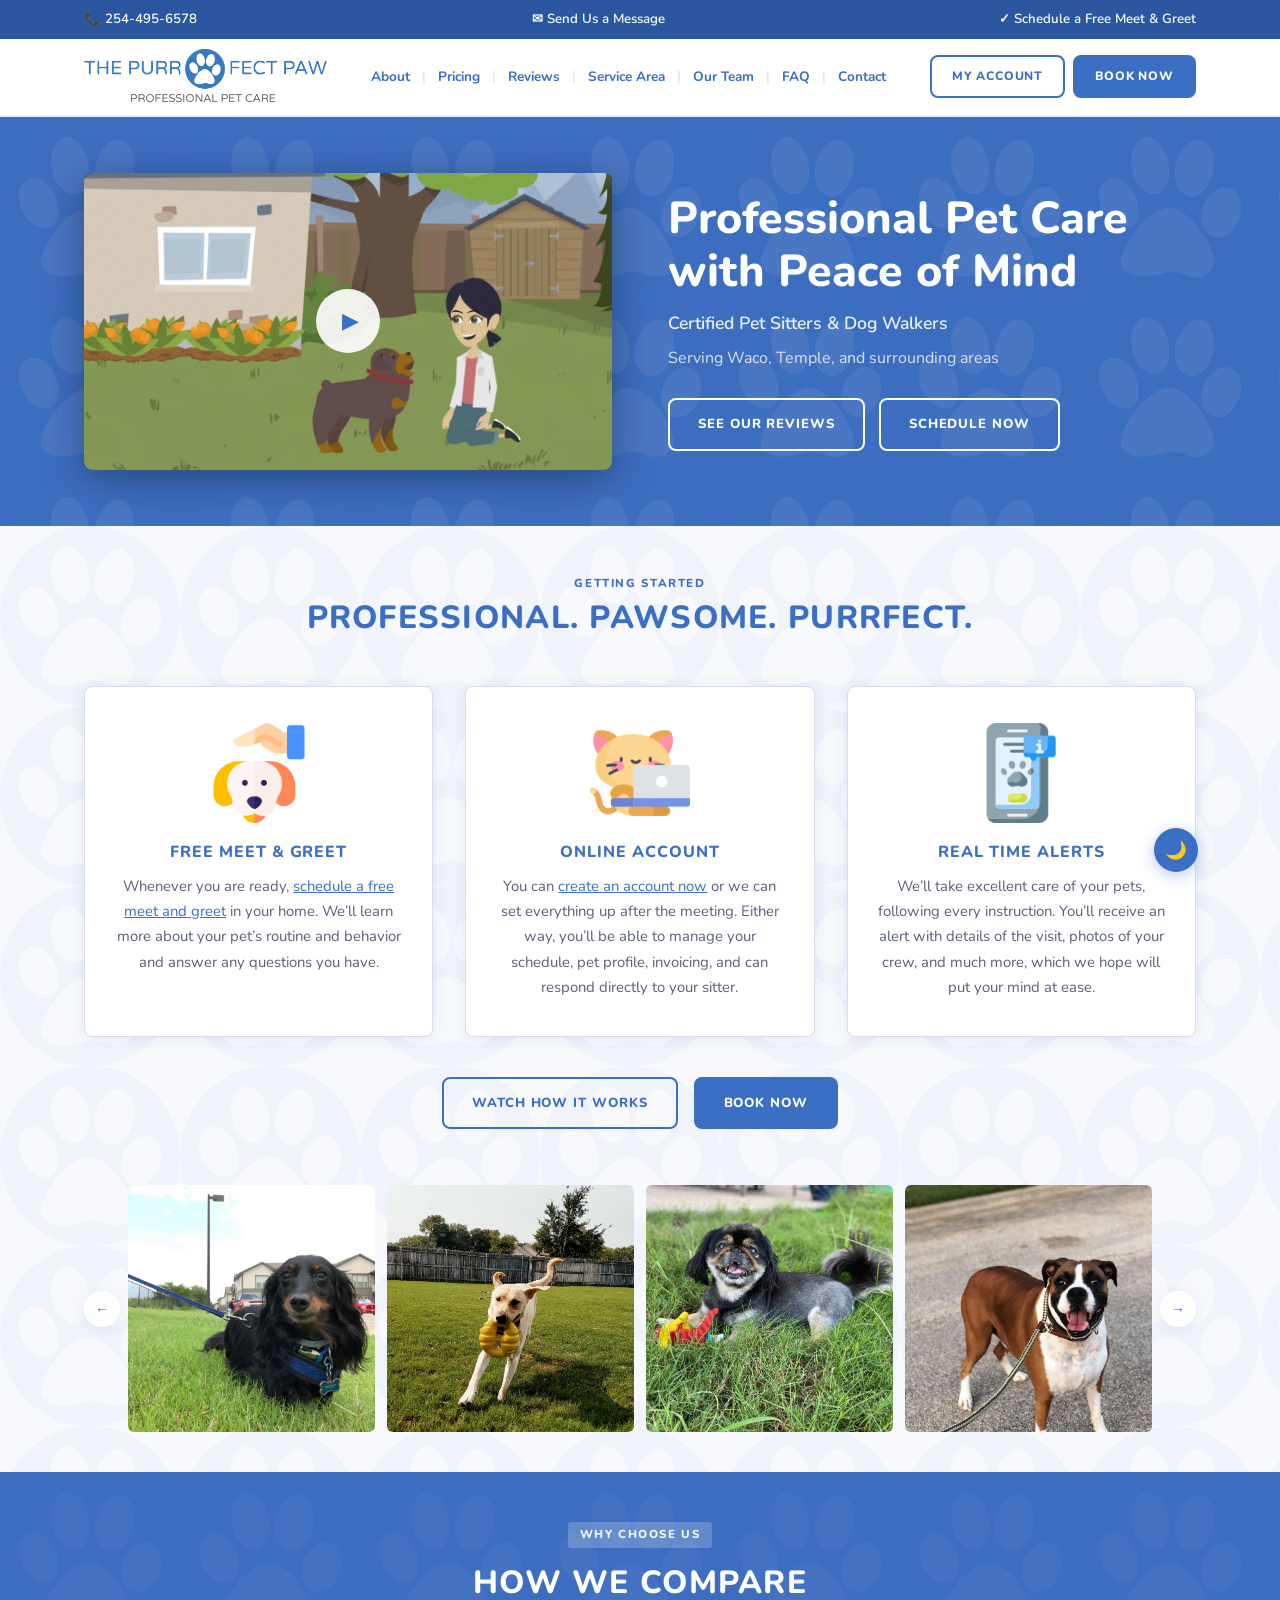
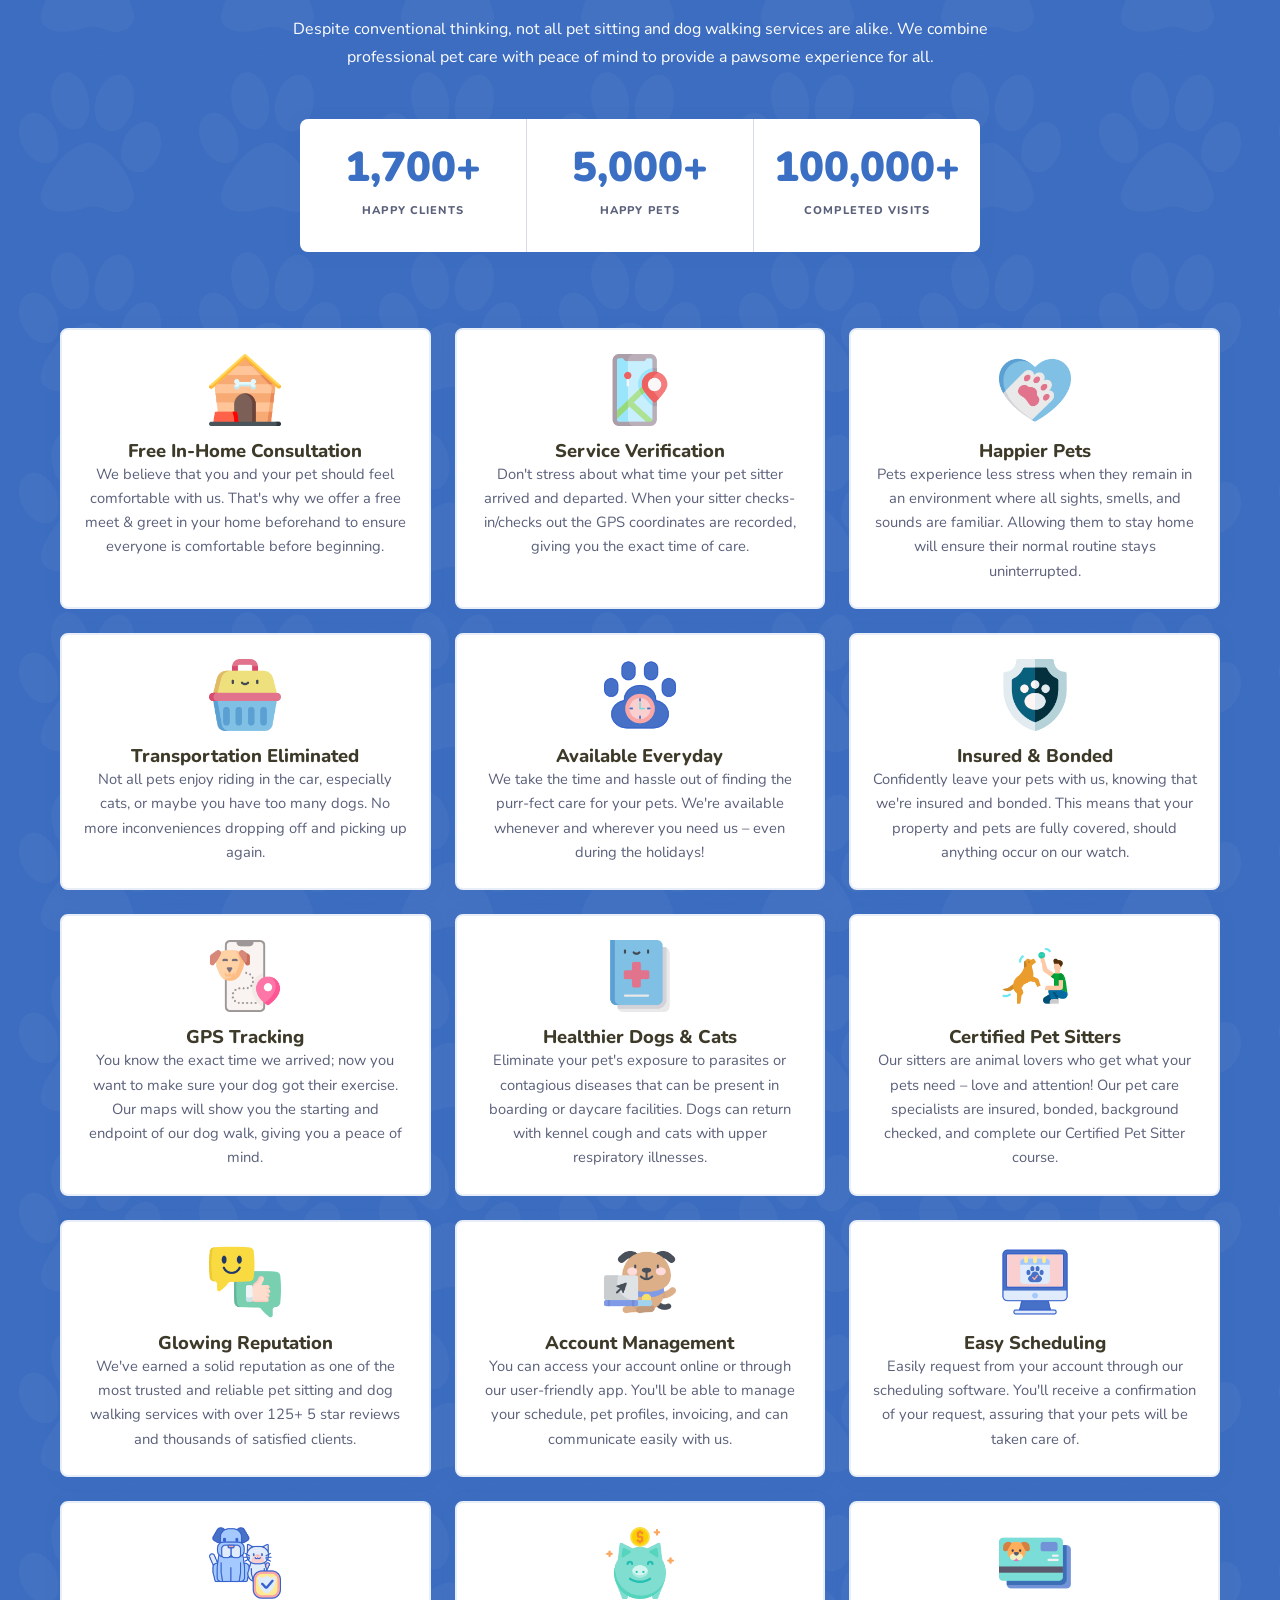
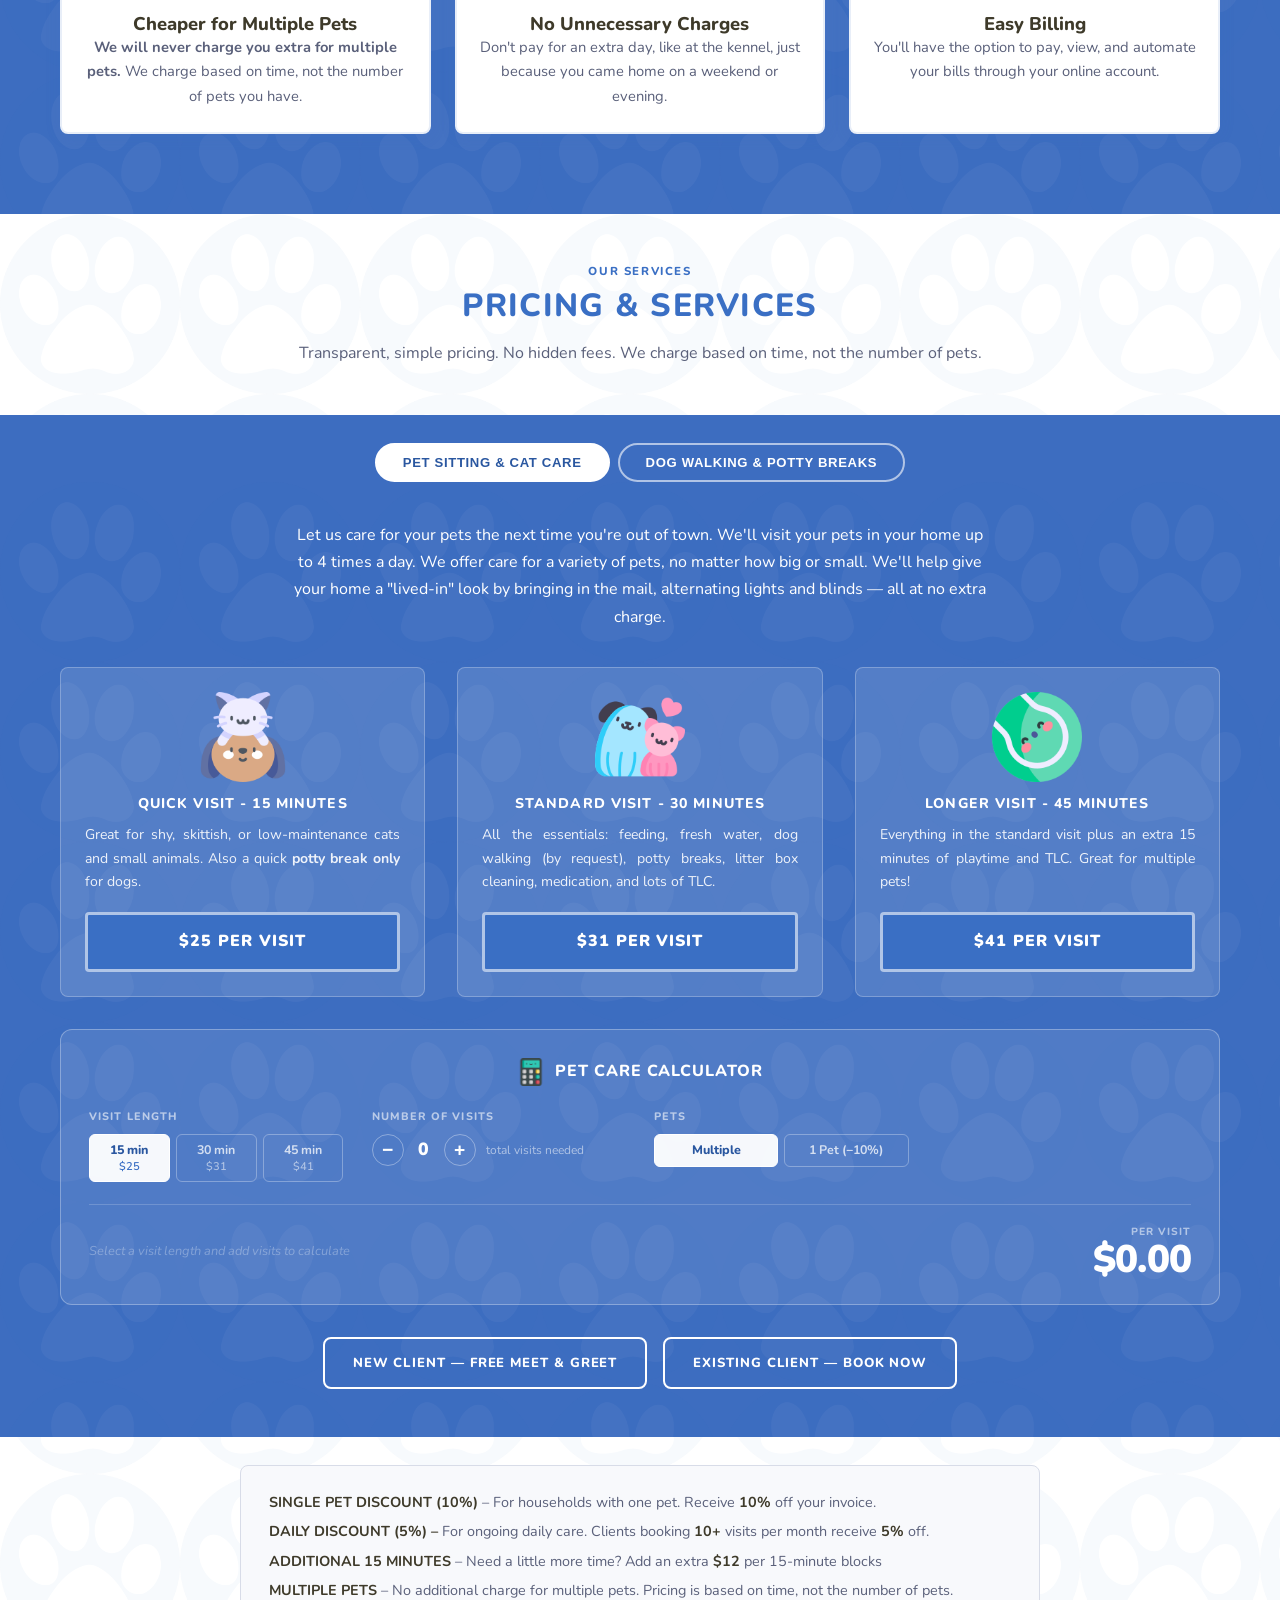
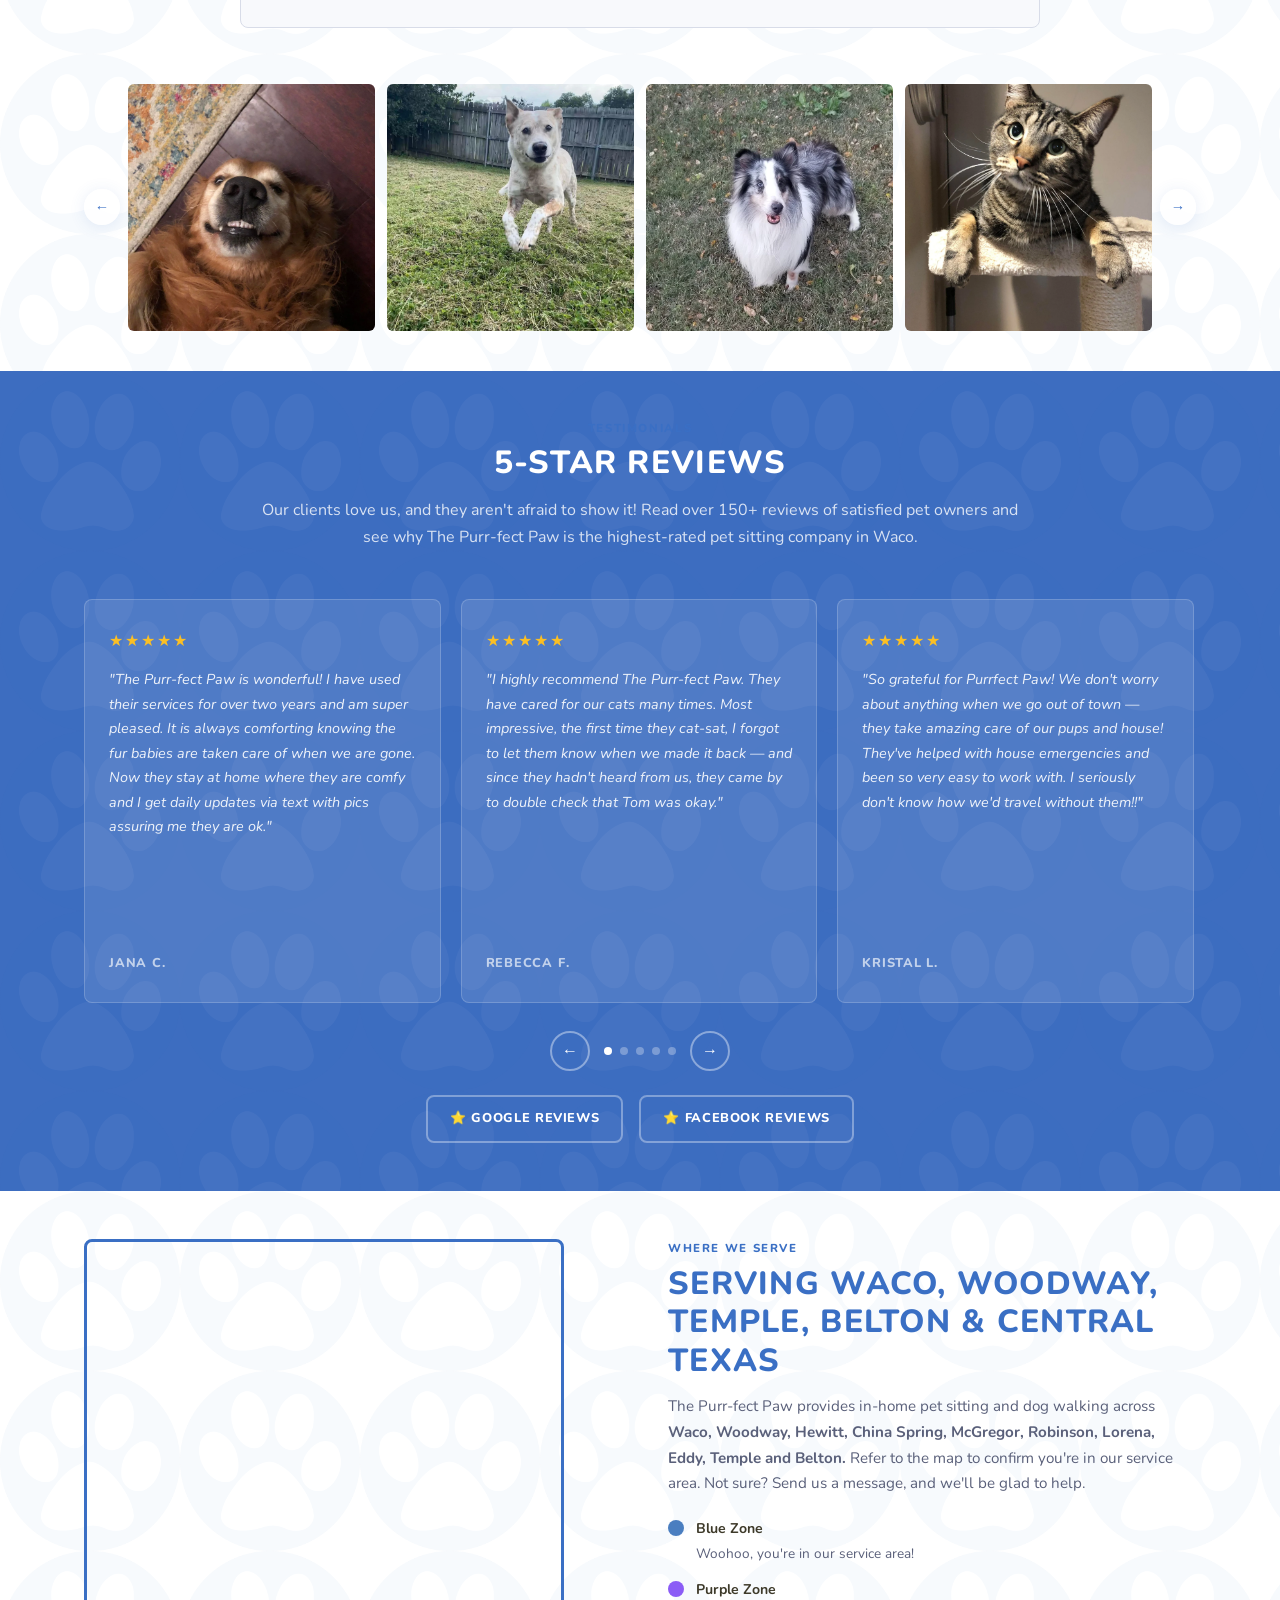
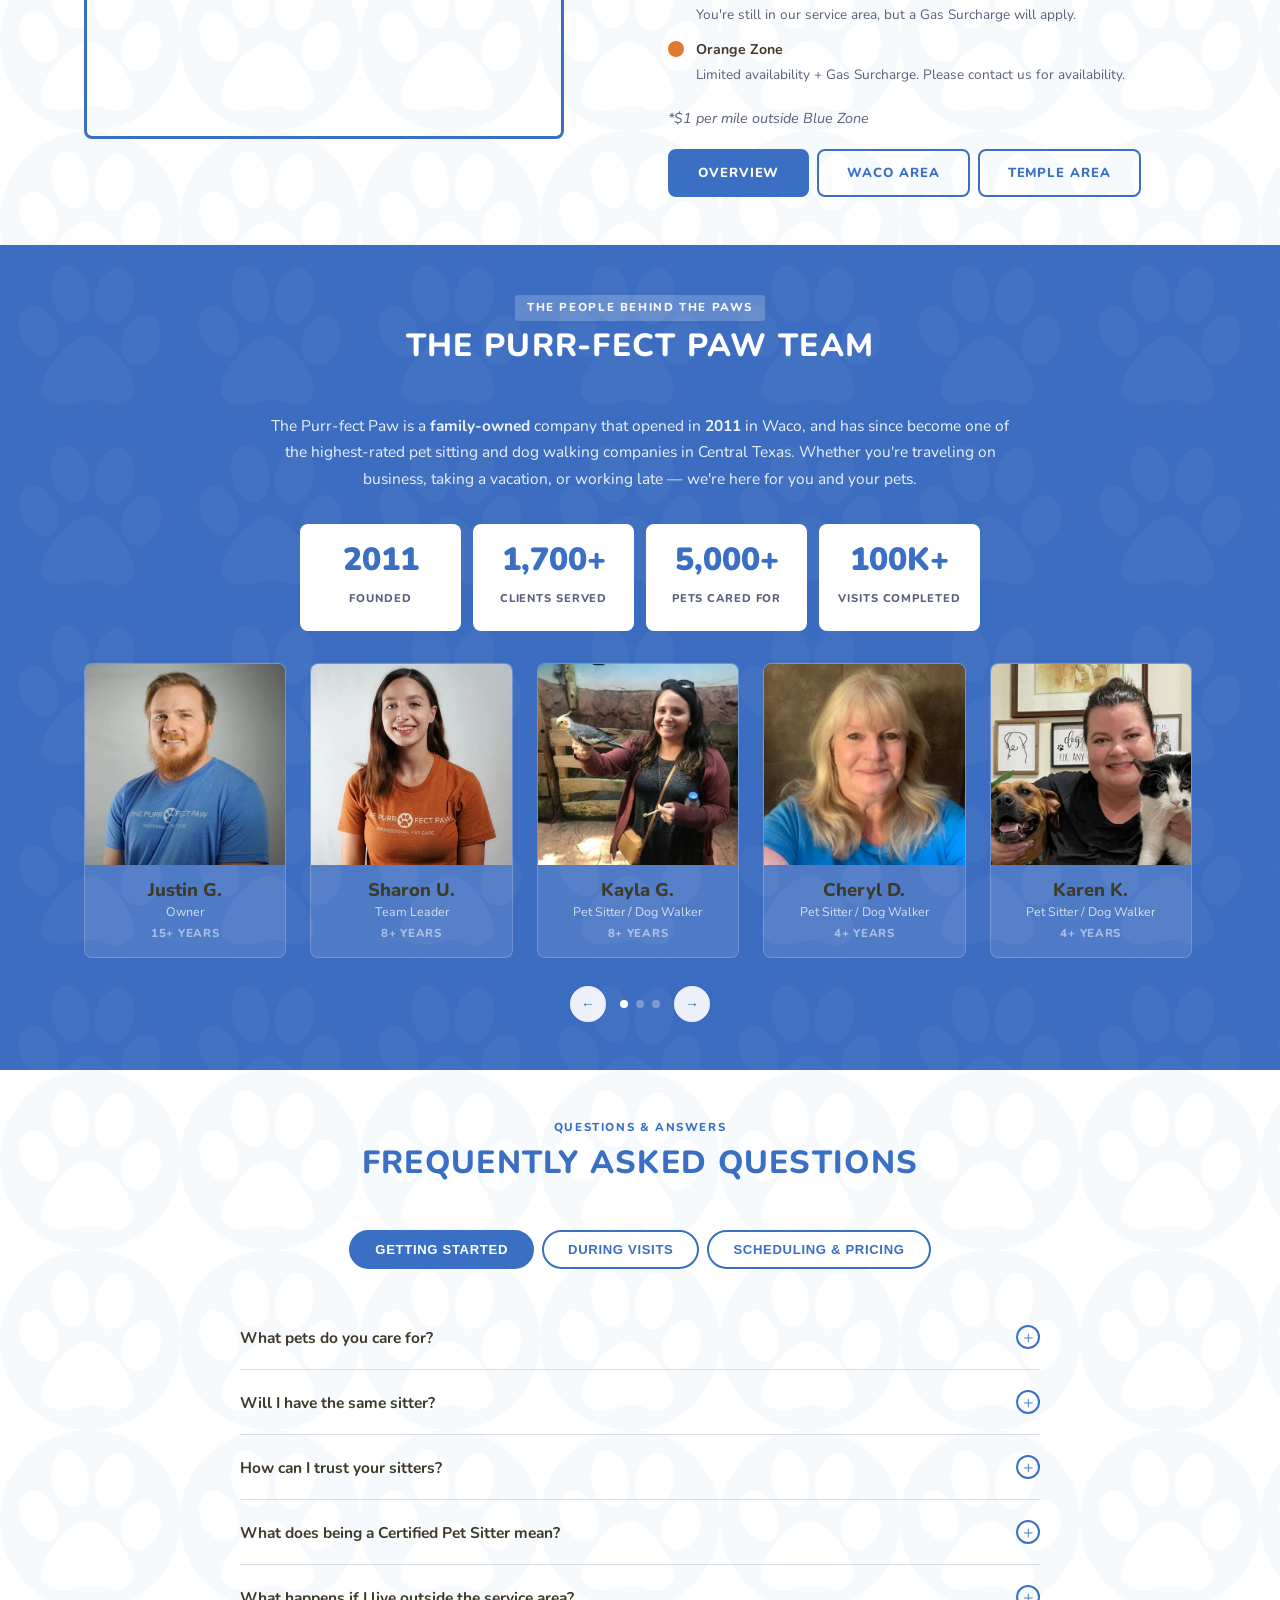
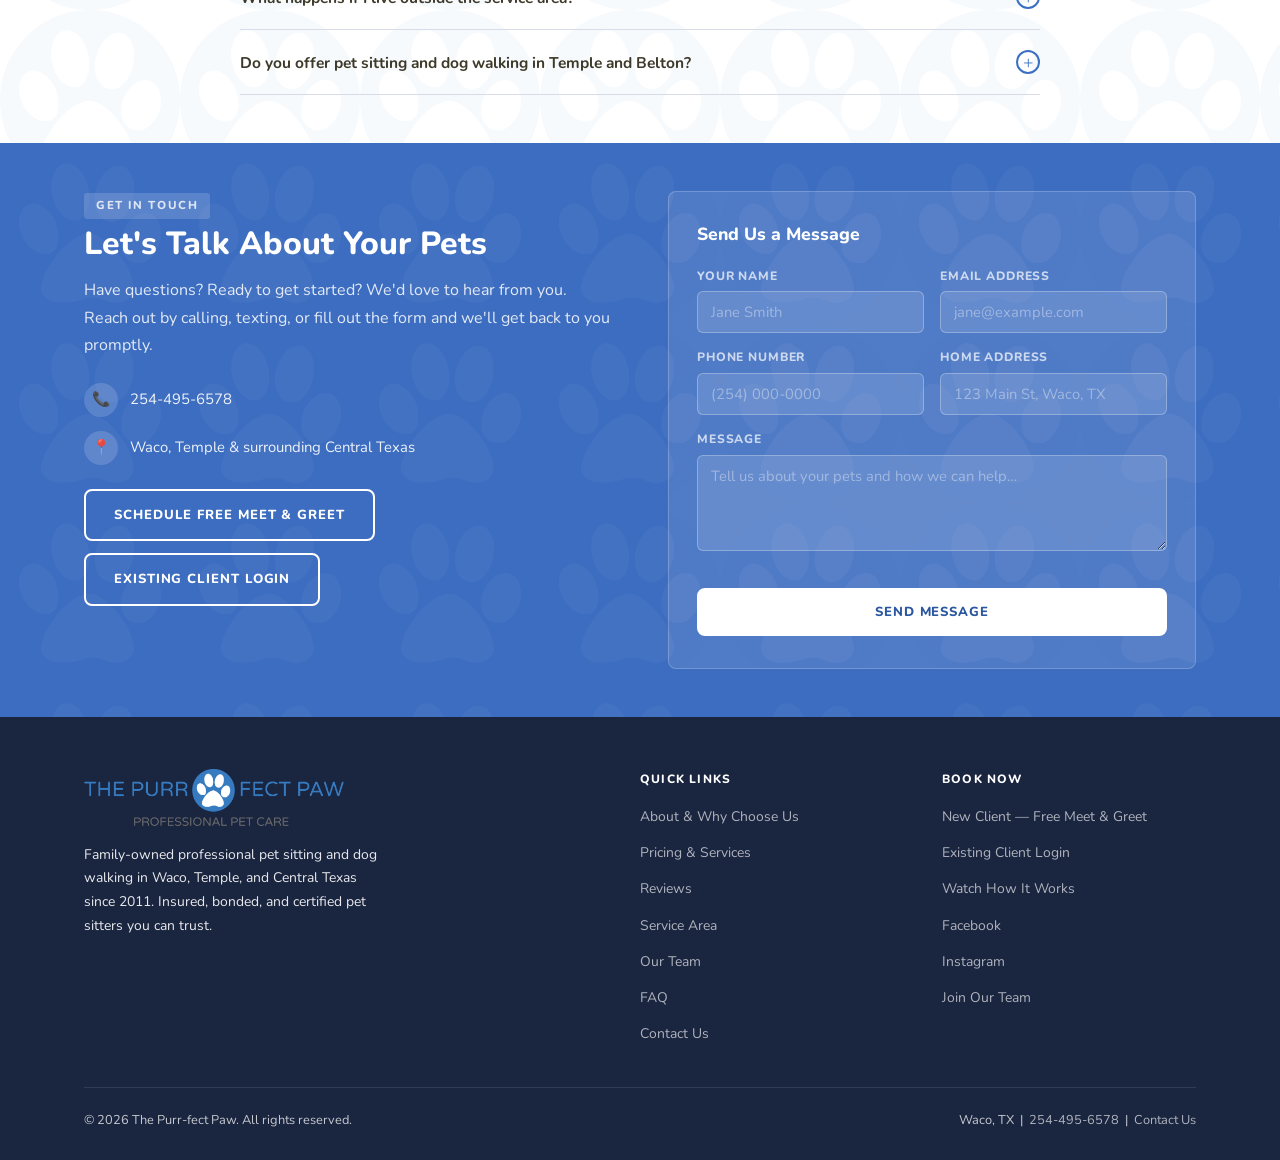
==== commit 6b120fbb: "Add files via upload" ====
--- a/index.html
+++ b/index.html
@@ -1235,7 +1235,14 @@
               <textarea id="message" name="message" placeholder="Tell us about your pets and how we can help…" required></textarea>
             </div>
             <input type="text" name="_gotcha" style="display:none" tabindex="-1" autocomplete="off" aria-hidden="true">
-            <button type="submit" class="btn btn-gold" style="width:100%;">Send Message</button>
+            <!-- Honeypot: hidden from humans, bots fill it in -->
+            <div style="position:absolute; left:-9999px; width:1px; height:1px; overflow:hidden;" aria-hidden="true">
+              <label for="website">Leave this field empty</label>
+              <input type="text" id="website" name="website" tabindex="-1" autocomplete="off">
+            </div>
+            <div class="g-recaptcha" data-sitekey="6LcPliUUAAAAADmJtTse7lafl6cAknMUax9ORYrp" data-theme="dark" style="grid-column: span 2; margin-bottom:14px;"></div>
+            <script src="https://www.google.com/recaptcha/api.js" async defer></script>
+            <button type="submit" class="btn btn-primary" style="width:100%;">Send Message</button>
           </form>
         </div>
       </div>
